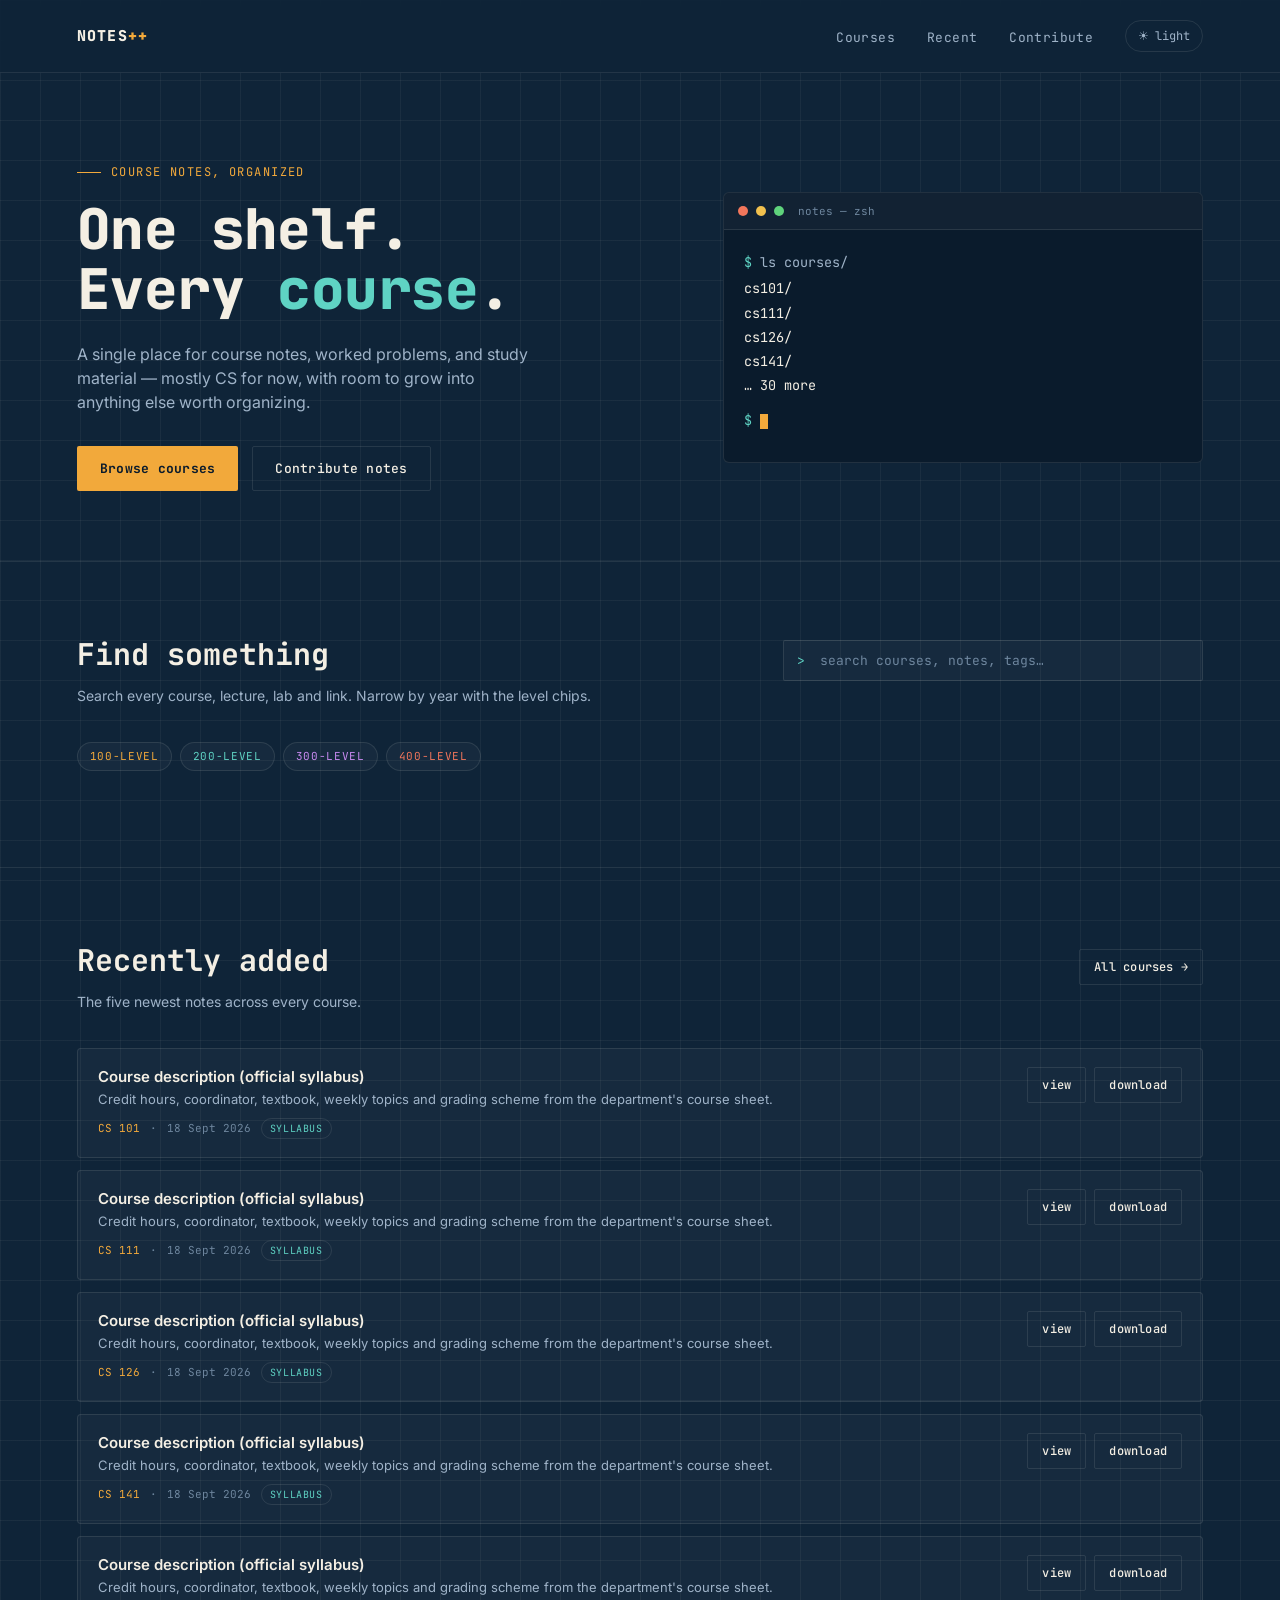
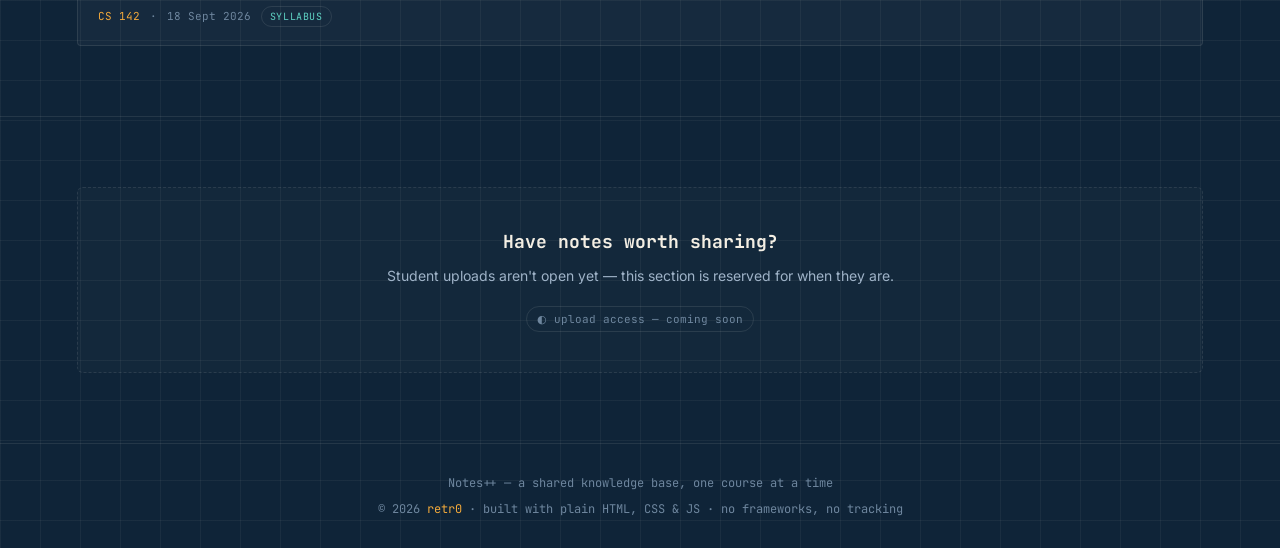
==== index.html @ 357107d2 "Add script to rename and stamp PDF files with metadata - Introduced `stamp_pdfs.py` to automate the " ====
<!DOCTYPE html>
<html lang="en">
<head>
<meta charset="UTF-8">
<meta name="viewport" content="width=device-width, initial-scale=1.0">
<title>Notes++ — Course Knowledge Base</title>
<link rel="preconnect" href="https://fonts.googleapis.com">
<link href="https://fonts.googleapis.com/css2?family=JetBrains+Mono:wght@400;500;700;800&family=Inter:wght@400;500;600;700&display=swap" rel="stylesheet">
<link rel="icon" type="image/png" sizes="32x32" href="favicon-32.png">
<link rel="icon" type="image/png" sizes="192x192" href="favicon-192.png">
<link rel="icon" type="image/svg+xml" href="favicon.svg">
<link rel="apple-touch-icon" href="apple-touch-icon.png">
<link rel="stylesheet" href="css/style.css">
<!-- Apply the saved theme before first paint so light-mode users don't see a dark flash. -->
<script>
  try{ document.documentElement.dataset.theme = localStorage.getItem('theme') || 'dark'; }catch(e){}
</script>
<!-- LATER (analytics): script tag would go here. -->
</head>
<body data-page="home">

<a href="#search-section" class="skip-link">Skip to search</a>

<nav aria-label="Main">
  <a href="index.html" class="logo">NOTES<span>++</span></a>
  <ul class="nav-links">
    <li><a href="courses.html">Courses</a></li>
    <li class="nav-secondary"><a href="#recent">Recent</a></li>
    <li><a href="#contribute">Contribute</a></li>
    <li>
      <button type="button" class="theme-toggle" aria-label="Switch to light mode">
        <span class="icon" aria-hidden="true">☀</span><span class="label">light</span>
      </button>
    </li>
  </ul>
</nav>

<main>

<section class="hero">
  <div>
    <div class="eyebrow">Course notes, organized</div>
    <h1>One shelf.<br>Every <em>course</em>.</h1>
    <p>A single place for course notes, worked problems, and study material — mostly CS for now, with room to grow into anything else worth organizing.</p>
    <div class="hero-actions">
      <a href="courses.html" class="btn btn-primary">Browse courses</a>
      <a href="#contribute" class="btn btn-ghost">Contribute notes</a>
    </div>
  </div>

  <div class="terminal-box" aria-hidden="true">
    <div class="terminal-titlebar">
      <div class="dot r"></div><div class="dot y"></div><div class="dot g"></div>
      <span>notes — zsh</span>
    </div>
    <div class="terminal-body">
      <div class="line"><span class="prompt">$</span> ls courses/</div>
      <!-- Filled from courses.json by main.js -->
      <div id="terminal-ls"><div class="out">…</div></div>
      <div class="line" style="margin-top:14px;"><span class="prompt">$</span> <span class="cursor"></span></div>
    </div>
  </div>
</section>

<section class="section" id="search-section">
  <div class="section-head">
    <div>
      <h2>Find something</h2>
      <p>Search every course, lecture, lab and link. Narrow by year with the level chips.</p>
    </div>
    <div class="search">
      <label for="search" class="sr-only">Search courses and notes</label>
      <input id="search" type="search" placeholder="search courses, notes, tags…" autocomplete="off">
    </div>
  </div>

  <!-- Level chips are generated by main.js (initLevelFilter). -->
  <div class="tag-filters" id="level-filters" role="group" aria-label="Filter by course level"></div>
  <!-- aria-live: screen readers announce the count when it changes. -->
  <div id="search-count" class="result-count" aria-live="polite"></div>

  <!-- Live search results. Hidden while the search box is empty and no level is picked. -->
  <div id="results" hidden>
    <h3 class="group-head">Courses <span id="results-course-count"></span></h3>
    <div class="course-grid" id="results-courses"></div>
    <h3 class="group-head" style="margin-top:34px">Notes <span id="results-note-count"></span></h3>
    <ul class="note-list" id="results-notes"></ul>
  </div>
</section>

<section class="section" id="recent">
  <div class="section-head">
    <div>
      <h2>Recently added</h2>
      <p>The five newest notes across every course.</p>
    </div>
    <a href="courses.html" class="btn btn-ghost btn-sm">All courses →</a>
  </div>
  <ul class="note-list" id="recent-list"></ul>
</section>

<section class="section" id="contribute">
  <!-- LATER (uploads): this card becomes an upload form (or a link to one). -->
  <div class="contribute-card">
    <h3>Have notes worth sharing?</h3>
    <p>Student uploads aren't open yet — this section is reserved for when they are.</p>
    <div class="status-pill">◐ upload access — coming soon</div>
  </div>
</section>

</main>

<footer>
  <div>Notes++ — a shared knowledge base, one course at a time</div>
  <div class="footer-credit">© 2026 <span>retr0</span> · built with plain HTML, CSS &amp; JS · no frameworks, no tracking</div>
</footer>

<script src="js/main.js"></script>
</body>
</html>
---- css/style.css ----
/* =============================================================================
   Notes++ — stylesheet
   -----------------------------------------------------------------------------
   The design system lives in CSS custom properties ("variables") on :root.
   Every colour in the site refers to one of these, which is what makes the
   dark/light toggle a matter of swapping ~15 values instead of rewriting CSS.
   ============================================================================= */

/* ---- 1. Design tokens (dark theme = default) ------------------------------ */
:root{
  --bg: #0F2438;
  --bg-deep: #0A1B2C;
  --grid: rgba(244,239,228,0.05);
  --grid-strong: rgba(244,239,228,0.09);
  --paper: #F4EFE4;
  --muted: #9FB3C8;
  --muted-dim: #6E869E;
  --accent: #F2A93B;
  --accent-hover: #ffbe5c;
  --accent2: #5FD3C4;
  --card-bg: rgba(244,239,228,0.03);
  --card-bg-soft: rgba(244,239,228,0.02);
  --card-border: rgba(244,239,228,0.10);
  --nav-bg: rgba(15,36,56,0.85);
  --on-accent: #0A1B2C;           /* text colour placed on top of --accent */
  --card-shadow: none;            /* light mode adds a lift; dark relies on borders */
  --mono: 'JetBrains Mono', monospace;
  --sans: 'Inter', sans-serif;
}

/* Light theme: same variable names, different values.
   main.js sets data-theme="light" on <html> and everything follows. */
:root[data-theme="light"]{
  --bg: #E3DCCB;                  /* warm parchment page */
  --bg-deep: #D3CBB7;             /* terminal / viewer frame: darker than the page */
  --grid: rgba(15,36,56,0.07);
  --grid-strong: rgba(15,36,56,0.16);
  --paper: #172B40;
  --muted: #45596E;
  --muted-dim: #6F7F93;
  --accent: #B8700F;              /* darker amber so it stays readable on parchment */
  --accent-hover: #9A5C08;
  --accent2: #1B7F73;
  --card-bg: #F7F3EA;             /* SOLID and lighter than the page — cards sit on top */
  --card-bg-soft: #EFEADF;
  --card-border: rgba(15,36,56,0.24);
  --nav-bg: rgba(227,220,203,0.96);
  --on-accent: #F4EFE4;
  --card-shadow: 0 1px 2px rgba(15,36,56,0.10), 0 6px 18px rgba(15,36,56,0.08);
}

/* ---- 2. Base --------------------------------------------------------------- */
*{box-sizing:border-box; margin:0; padding:0;}
html{scroll-behavior:smooth;}
body{
  background:
    linear-gradient(var(--grid) 1px, transparent 1px) 0 0/40px 40px,
    linear-gradient(90deg, var(--grid) 1px, transparent 1px) 0 0/40px 40px,
    var(--bg);
  color: var(--paper);
  font-family: var(--sans);
  line-height: 1.5;
  min-height: 100vh;
}
a{color:inherit;}
button{font: inherit; color: inherit; background: none; border: 0; cursor: pointer;}
:focus-visible{outline: 2px solid var(--accent); outline-offset: 3px;}

/* Visually hidden but still read by screen readers (for labels / live regions). */
.sr-only{
  position:absolute; width:1px; height:1px; padding:0; margin:-1px;
  overflow:hidden; clip:rect(0,0,0,0); white-space:nowrap; border:0;
}

/* "Skip to content" link — invisible until focused with the keyboard. */
.skip-link{
  position:absolute; left:16px; top:-60px; z-index:100;
  background: var(--accent); color: var(--on-accent);
  font-family: var(--mono); font-size:13px; padding:10px 14px; border-radius:2px;
  text-decoration:none; transition: top 0.15s;
}
.skip-link:focus{top:16px;}

/* --accent-ink: the course colour as *text*. Course colours (from courses.json)
   were picked for the dark background; on parchment they wash out, so in light
   mode we mix each one with navy. Borders and tints keep the raw colour. */
.course-card, .note-item, .link-card, .course-hero, .level-head, .group-head, .tag-chip[data-level]{
  --accent-ink: var(--course-accent);
}
:root[data-theme="light"] :is(.course-card, .note-item, .link-card, .course-hero, .level-head, .group-head, .tag-chip[data-level]){
  --accent-ink: color-mix(in srgb, var(--course-accent) 55%, #172B40);
}

/* ---- 3. Nav ---------------------------------------------------------------- */
nav{
  position: sticky; top:0; z-index:50;
  display:flex; align-items:center; justify-content:space-between; gap:16px;
  padding: 20px 6vw;
  background: var(--nav-bg);
  backdrop-filter: blur(8px);
  border-bottom: 1px solid var(--grid-strong);
}
.logo{
  font-family: var(--mono); font-weight:800; letter-spacing:0.08em;
  font-size: 15px; color: var(--paper); text-decoration:none;
}
.logo span{color: var(--accent);}
.nav-links{display:flex; gap:32px; list-style:none; align-items:center;}
.nav-links a{
  font-family: var(--mono); font-size: 13px; color: var(--muted);
  text-decoration:none; letter-spacing:0.03em;
  transition: color 0.2s;
}
.nav-links a:hover{color: var(--paper);}

.theme-toggle{
  font-family: var(--mono); font-size:12px; color: var(--muted);
  border:1px solid var(--card-border); border-radius:20px;
  padding:6px 12px; display:inline-flex; align-items:center; gap:6px;
  transition: color 0.2s, border-color 0.2s;
}
.theme-toggle:hover{color: var(--paper); border-color: var(--accent2);}

/* ---- 4. Hero + terminal ---------------------------------------------------- */
.hero{
  padding: 90px 6vw 70px;
  display:grid; grid-template-columns: 1.1fr 0.9fr; gap:60px; align-items:center;
  max-width: 1280px; margin:0 auto;
}
.eyebrow{
  font-family: var(--mono); font-size:12px; color: var(--accent);
  letter-spacing: 0.12em; text-transform:uppercase; margin-bottom:18px;
  display:flex; align-items:center; gap:10px;
}
.eyebrow::before{content:''; width:24px; height:1px; background: var(--accent);}
h1{
  font-family: var(--mono); font-weight:800; font-size: clamp(34px, 4.4vw, 56px);
  line-height:1.08; letter-spacing:-0.01em; margin-bottom:22px;
}
h1 em{font-style:normal; color: var(--accent2);}
.hero p{
  font-size:16px; color: var(--muted); max-width: 46ch; margin-bottom: 32px;
}
.hero-actions{display:flex; gap:14px; flex-wrap:wrap;}
.btn{
  font-family: var(--mono); font-size:13px; font-weight:500;
  padding: 12px 22px; border-radius:2px; text-decoration:none;
  letter-spacing:0.02em; transition: all 0.2s; display:inline-block;
  border: 1px solid transparent;
}
.btn-primary{background: var(--accent); color: var(--on-accent); font-weight:700;}
.btn-primary:hover{background: var(--accent-hover);}
.btn-ghost{border-color: var(--card-border); color: var(--paper);}
.btn-ghost:hover{border-color: var(--accent2); color: var(--accent2);}
.btn-sm{padding: 8px 14px; font-size:12px;}

/* TERMINAL SIGNATURE ELEMENT */
.terminal-box{
  box-shadow: var(--card-shadow);
  background: var(--bg-deep);
  border: 1px solid var(--card-border);
  border-radius: 6px;
  overflow:hidden;
}
.terminal-titlebar{
  display:flex; align-items:center; gap:8px;
  padding: 10px 14px; background: var(--card-bg);
  border-bottom: 1px solid var(--card-border);
}
.dot{width:10px; height:10px; border-radius:50%;}
.dot.r{background:#F2765B;} .dot.y{background:#F2C14E;} .dot.g{background:#5FD37C;}
.terminal-titlebar span{
  font-family: var(--mono); font-size:11px; color: var(--muted-dim); margin-left:6px;
}
.terminal-body{
  padding: 22px 20px 26px; font-family: var(--mono); font-size:13.5px;
  min-height: 220px;
}
.terminal-body .line{color: var(--muted); margin-bottom:6px;}
.terminal-body .prompt{color: var(--accent2);}
.terminal-body .out{color: var(--paper); margin-bottom:4px; padding-left:0;}
.terminal-body .cursor{
  display:inline-block; width:8px; height:15px; background: var(--accent);
  animation: blink 1s step-end infinite; vertical-align:text-bottom;
}
@keyframes blink{50%{opacity:0;}}
@media (prefers-reduced-motion: reduce){
  .cursor{animation:none;}
  html{scroll-behavior:auto;}
}

/* ---- 5. Sections ----------------------------------------------------------- */
.section{
  padding: 70px 6vw; max-width: 1280px; margin:0 auto;
  border-top: 1px solid var(--grid-strong);
}
.section-first{border-top:0; padding-top:60px;}
.section-head{
  display:flex; align-items:baseline; gap:18px; margin-bottom:36px; flex-wrap:wrap;
  justify-content:space-between;
}
.section-head h2{
  font-family: var(--mono); font-size: clamp(22px,2.6vw,30px); font-weight:700;
}
.section-head p{color: var(--muted); font-size:14px; max-width:60ch; margin-top:8px;}

/* ---- 6. Search + filters --------------------------------------------------- */
.search{
  position:relative; display:flex; align-items:center;
  flex: 1 1 260px; max-width: 420px;
}
.search input{
  box-shadow: var(--card-shadow);
  width:100%; font-family: var(--mono); font-size:13px; color: var(--paper);
  background: var(--card-bg); border:1px solid var(--card-border); border-radius:2px;
  padding: 11px 14px 11px 36px; transition: border-color 0.2s;
}
.search input::placeholder{color: var(--muted-dim);}
.search input:focus{border-color: var(--accent2); outline:none;}
.search::before{
  content:'>'; position:absolute; left:14px; font-family: var(--mono);
  color: var(--accent2); font-size:13px; pointer-events:none;
}
.result-count{
  font-family: var(--mono); font-size:11px; color: var(--muted-dim); margin-top:10px;
}

.tag-filters{display:flex; gap:8px; flex-wrap:wrap; margin: 6px 0 26px;}
.tag-chip{
  background: var(--card-bg);
  font-family: var(--mono); font-size:11px; letter-spacing:0.06em; text-transform:uppercase;
  color: var(--muted); border:1px solid var(--card-border); border-radius:20px;
  padding:5px 12px; transition: all 0.15s;
}
.tag-chip:hover{color: var(--paper); border-color: var(--accent2);}
.tag-chip[aria-pressed="true"]{
  color: var(--on-accent); background: var(--accent2); border-color: var(--accent2);
}
/* Level chips carry their level colour (set inline as --course-accent). */
.tag-chip[data-level]{color: var(--accent-ink, var(--muted)); border-color: var(--card-border);}
.tag-chip[data-level]:hover{border-color: var(--course-accent);}
.tag-chip[data-level][aria-pressed="true"]{
  background: var(--course-accent); border-color: var(--course-accent); color: var(--on-accent);
}

/* ---- 7. Course cards ------------------------------------------------------- */
.course-grid{
  display:grid; grid-template-columns: repeat(auto-fill, minmax(280px,1fr));
  gap: 18px; margin-top: 28px;
}
.course-card{
  box-shadow: var(--card-shadow);
  /* --course-accent is set inline per card from courses.json (see main.js). */
  --course-accent: var(--accent);
  background: var(--card-bg); border: 1px solid var(--card-border);
  border-left: 3px solid var(--course-accent);
  border-radius: 4px; padding: 24px; transition: border-color 0.2s, transform 0.2s;
  text-decoration:none; display:flex; flex-direction:column; gap:14px;
}
.course-card:hover{ border-color: var(--course-accent); transform: translateY(-2px); }
.course-card .card-top{display:flex; align-items:center; justify-content:space-between;}
.course-card .tag{
  font-family: var(--mono); font-size:10px; color: var(--accent2);
  letter-spacing:0.08em; text-transform:uppercase;
}
.course-icon{
  width:34px; height:34px; border-radius:4px; display:grid; place-items:center;
  font-family: var(--mono); font-size:15px; font-weight:700;
  color: var(--accent-ink); border:1px solid var(--course-accent);
  background: color-mix(in srgb, var(--course-accent) 12%, transparent);
}
.course-card h3{ font-size:17px; font-weight:600; line-height:1.3; }
.course-card p{font-size:13px; color: var(--muted);}
.course-card .meta{
  font-family: var(--mono); font-size:11px; color: var(--muted-dim);
  display:flex; gap:14px; margin-top:auto; padding-top:10px;
  border-top: 1px solid var(--card-border);
}
.course-card.add{
  align-items:center; justify-content:center; text-align:center;
  border-style: dashed; border-left-width:1px; color: var(--muted-dim); min-height:150px;
}
.course-card.add .plus{
  font-family: var(--mono); font-size:22px; color: var(--accent); margin-bottom:6px;
}

/* Year-level heading inside the course grid — spans all columns.
   .group-head is the same look for note-type sections on the course page. */
.level-head, .group-head{
  grid-column: 1 / -1;
  font-family: var(--mono); font-size:12px; font-weight:500; letter-spacing:0.1em;
  text-transform:uppercase; color: var(--accent-ink, var(--accent));
  margin-top:18px; display:flex; align-items:center; gap:12px;
}
.level-head::after, .group-head::after{content:''; flex:1; height:1px; background: var(--card-border);}
.level-head:first-child{margin-top:0;}
.note-group{margin-bottom:34px;}
.note-group .group-head{margin-bottom:14px; color: var(--muted);}
.note-group .group-head span{color: var(--muted-dim); font-weight:400;}

/* ---- 8. Note lists (course page + "recently added") ------------------------ */
.note-list{list-style:none; display:grid; gap:12px;}
.note-item{
  box-shadow: var(--card-shadow);
  --course-accent: var(--accent);
  background: var(--card-bg); border:1px solid var(--card-border); border-radius:4px;
  padding: 18px 20px; display:grid; gap:10px;
  grid-template-columns: 1fr auto; align-items:start;
  transition: border-color 0.2s;
}
.note-item:hover{border-color: var(--course-accent);}
.note-item h3{font-size:15px; font-weight:600; line-height:1.3;}
.note-item h3 a{text-decoration:none;}
.note-item h3 a:hover{color: var(--accent-ink);}
.note-item p{font-size:13px; color: var(--muted); margin-top:4px;}
.note-item .note-meta{
  font-family: var(--mono); font-size:11px; color: var(--muted-dim);
  display:flex; gap:10px; flex-wrap:wrap; align-items:center; margin-top:8px;
}
.note-item .note-meta .course-link{color: var(--accent-ink); text-decoration:none;}
.note-tag{
  font-size:10px; letter-spacing:0.06em; text-transform:uppercase;
  color: var(--accent2); border:1px solid var(--card-border); border-radius:20px; padding:2px 8px;
}
.note-actions{display:flex; gap:8px; flex-shrink:0;}

.empty{
  font-family: var(--mono); font-size:13px; color: var(--muted-dim);
  border:1px dashed var(--card-border); border-radius:4px; padding: 28px; text-align:center;
}

/* ---- 9. Course page header ------------------------------------------------- */
.course-hero{
  --course-accent: var(--accent);
  padding: 70px 6vw 50px; max-width:1280px; margin:0 auto;
  display:flex; gap:24px; align-items:flex-start;
}
.course-hero .course-icon{width:56px; height:56px; font-size:24px; flex-shrink:0;}
.course-hero h1{font-size: clamp(28px, 3.6vw, 44px); margin-bottom:12px;}
.course-hero .code{
  font-family: var(--mono); font-size:12px; color: var(--accent-ink);
  letter-spacing:0.12em; text-transform:uppercase; margin-bottom:12px;
}
.course-hero p{color: var(--muted); font-size:15px; max-width:60ch;}

/* ---- 9b. Useful links shelf (course page) ---------------------------------- */
.link-grid{
  list-style:none; display:grid; gap:18px; align-items:start;
  grid-template-columns: repeat(auto-fill, minmax(280px,1fr));
}
.link-card{
  box-shadow: var(--card-shadow);
  --course-accent: var(--accent);
  background: var(--card-bg); border:1px solid var(--card-border); border-radius:4px;
  overflow:hidden; display:flex; flex-direction:column; transition: border-color 0.2s;
}
.link-card:hover{border-color: var(--course-accent);}
.link-card.is-video{grid-column: span 1;}
.link-body{padding:16px 18px 18px; display:flex; flex-direction:column; gap:6px; flex:1;}
.link-card h3{font-size:15px; font-weight:600; line-height:1.3;}
.link-card h3 a{text-decoration:none;}
.link-card h3 a:hover{color: var(--accent-ink);}
.link-card p{font-size:13px; color: var(--muted);}
.link-domain{
  font-family: var(--mono); font-size:11px; color: var(--muted-dim);
  margin-top:auto; padding-top:10px;
}

/* YouTube thumbnail — a <button> so it's keyboard-focusable; clicking swaps
   it for the real player (see initLinks in main.js). aspect-ratio keeps the
   card from jumping in height when the iframe replaces the image. */
.yt-thumb, .yt-player{
  display:block; width:100%; aspect-ratio: 16 / 9; border:0;
  background: var(--bg-deep); border-bottom:1px solid var(--card-border);
}
.yt-thumb{position:relative; padding:0; cursor:pointer; overflow:hidden;}
.yt-thumb img{width:100%; height:100%; object-fit:cover; display:block; transition: transform 0.3s;}
.yt-thumb:hover img{transform: scale(1.04);}
.yt-thumb .play{
  position:absolute; inset:0; margin:auto; width:54px; height:54px;
  display:grid; place-items:center; padding-left:4px;
  border-radius:50%; background: var(--accent); color: var(--on-accent);
  font-size:20px; box-shadow: 0 4px 18px rgba(0,0,0,0.35);
  transition: transform 0.2s;
}
.yt-thumb:hover .play{transform: scale(1.08);}

/* ---- 10. PDF viewer page --------------------------------------------------- */
.viewer-bar{
  padding: 20px 6vw; max-width:1280px; margin:0 auto;
  display:flex; align-items:center; justify-content:space-between; gap:16px; flex-wrap:wrap;
}
.viewer-bar h1{font-size:18px; margin:0; font-family: var(--mono); font-weight:700;}
.viewer-bar .crumbs{font-family: var(--mono); font-size:12px; color: var(--muted-dim); margin-bottom:4px;}
.viewer-bar .crumbs a{color: var(--muted); text-decoration:none;}
.viewer-bar .crumbs a:hover{color: var(--paper);}
.viewer-frame{
  display:block; width: calc(100% - 12vw); max-width:1280px; margin: 0 auto 20px;
  height: calc(100vh - 200px); min-height: 420px;
  border:1px solid var(--card-border); border-radius:6px; background: var(--bg-deep);
}
.viewer-fallback{
  max-width:1280px; margin: 0 auto 40px; padding: 0 6vw;
  font-size:12px; color: var(--muted-dim); font-family: var(--mono);
}

/* ---- 11. Contribute + footer ----------------------------------------------- */
.contribute-card{
  box-shadow: var(--card-shadow);
  border: 1px dashed var(--card-border); border-radius:6px;
  padding: 40px; text-align:center; background: var(--card-bg-soft);
}
.contribute-card h3{ font-family: var(--mono); font-size:18px; margin-bottom:10px; }
.contribute-card p{color: var(--muted); font-size:14px; margin-bottom: 6px;}
.status-pill{
  display:inline-block; font-family: var(--mono); font-size:11px;
  color: var(--muted-dim); border:1px solid var(--card-border);
  padding:4px 10px; border-radius:20px; margin-top:14px;
}

footer{
  padding: 30px 6vw; text-align:center;
  font-family: var(--mono); font-size:12px; color: var(--muted-dim);
  border-top: 1px solid var(--grid-strong);
  display:grid; gap:8px;
}
.footer-credit span{color: var(--accent);}

/* ---- 12. Responsive -------------------------------------------------------- */
@media (max-width: 860px){
  .hero{grid-template-columns:1fr; padding-top:50px; gap:40px;}
  nav{padding:16px 5vw;}
  .nav-links{gap:18px;}
  .section, .course-hero{padding-left:5vw; padding-right:5vw;}
  .search{max-width:none;}
}
@media (max-width: 560px){
  .nav-links{gap:14px;}
  .nav-links a{font-size:12px;}
  .nav-secondary{display:none;}               /* in-page anchors aren't essential on phones */
  .theme-toggle .label{display:none;}          /* icon only on small phones */
  .course-hero{flex-direction:column; gap:16px; padding-top:40px;}
  .note-item{grid-template-columns:1fr;}      /* actions drop below the text */
  .note-actions{justify-content:flex-start;}
  .viewer-frame{width: calc(100% - 10vw); height: 70vh;}
  .contribute-card{padding: 28px 20px;}
  .terminal-body{min-height:0;}
}
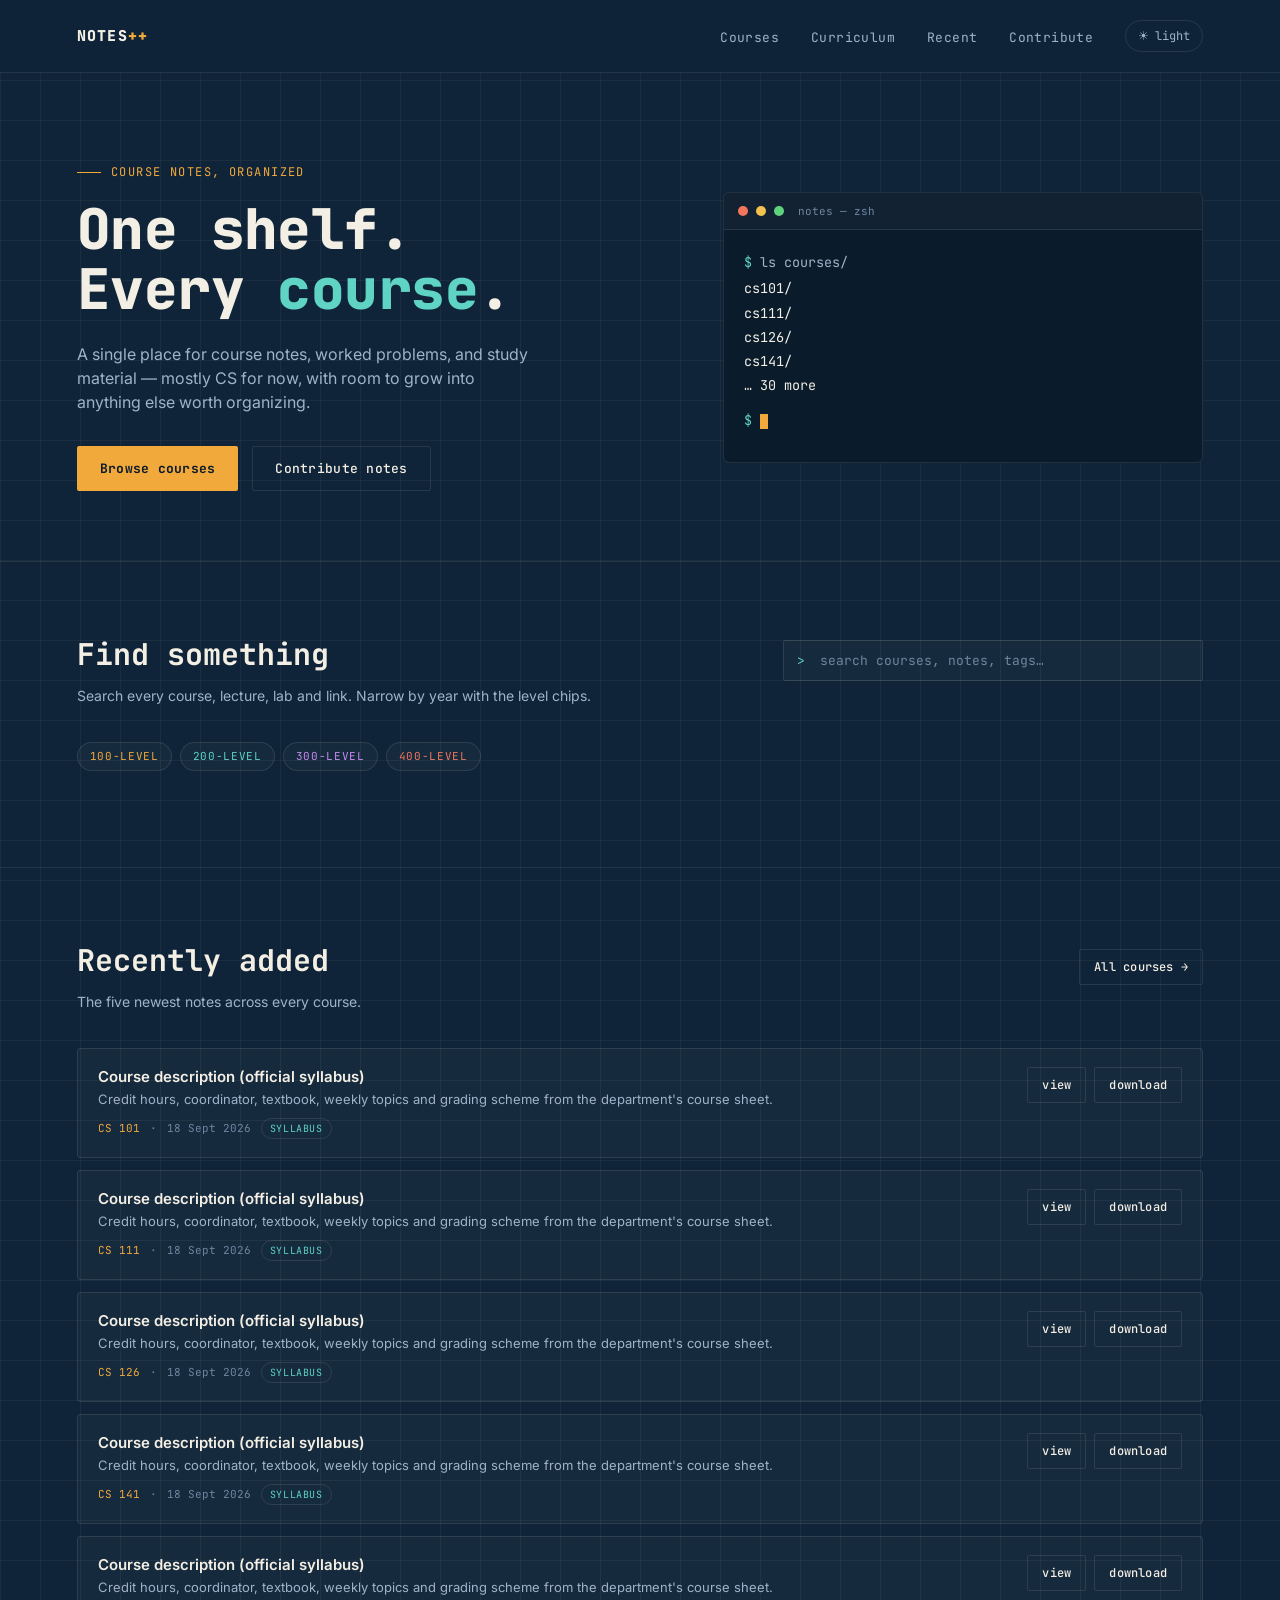
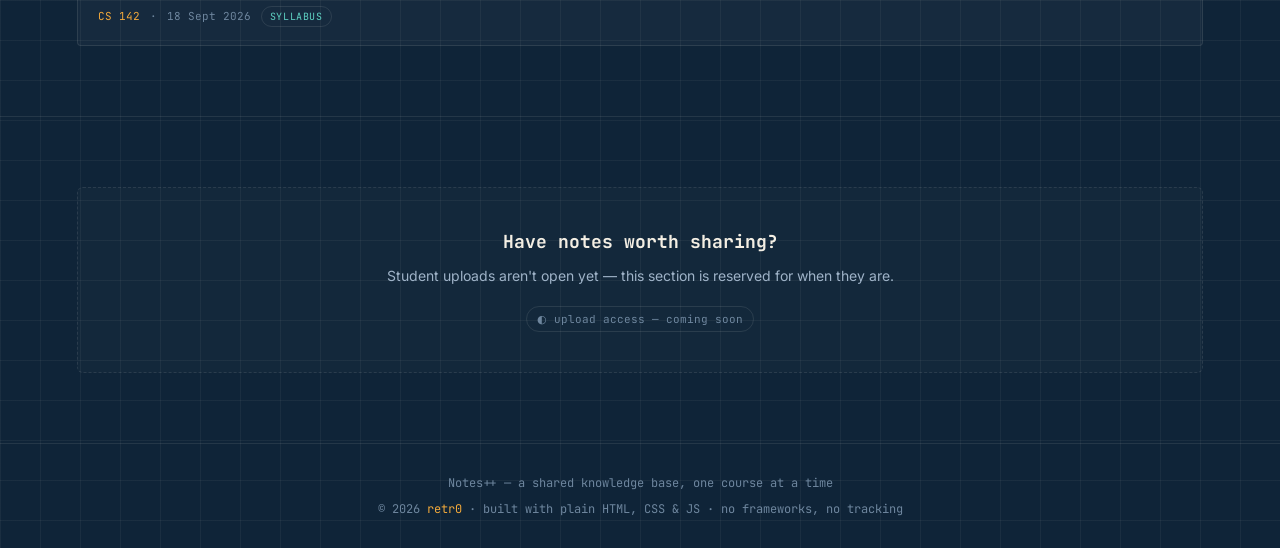
==== commit 9b7bd9a7: "Add curriculum.js for course planning and visualization features - Implemented a curriculum explorer" ====
--- a/index.html
+++ b/index.html
@@ -25,6 +25,7 @@
   <a href="index.html" class="logo">NOTES<span>++</span></a>
   <ul class="nav-links">
     <li><a href="courses.html">Courses</a></li>
+    <li><a href="curriculum.html">Curriculum</a></li>
     <li class="nav-secondary"><a href="#recent">Recent</a></li>
     <li><a href="#contribute">Contribute</a></li>
     <li>
--- a/css/style.css
+++ b/css/style.css
@@ -51,6 +51,7 @@
 
 /* ---- 2. Base --------------------------------------------------------------- */
 *{box-sizing:border-box; margin:0; padding:0;}
+[hidden]{display:none !important;}   /* so display:flex etc. never overrides the hidden attribute */
 html{scroll-behavior:smooth;}
 body{
   background:
@@ -66,6 +67,31 @@
 button{font: inherit; color: inherit; background: none; border: 0; cursor: pointer;}
 :focus-visible{outline: 2px solid var(--accent); outline-offset: 3px;}
 
+/* Scrollbars — themed to match. Two mechanisms because browsers disagree:
+   `scrollbar-color` is the standard (Firefox, Chrome 121+); the ::-webkit-*
+   pseudo-elements cover older Chrome/Edge/Safari. Both use the same tokens. */
+:root{
+  --scroll-thumb: rgba(244,239,228,0.18);
+  --scroll-thumb-hover: rgba(244,239,228,0.32);
+  --scroll-track: transparent;
+}
+:root[data-theme="light"]{
+  --scroll-thumb: rgba(15,36,56,0.28);
+  --scroll-thumb-hover: rgba(15,36,56,0.45);
+}
+*{scrollbar-width: thin; scrollbar-color: var(--scroll-thumb) var(--scroll-track);}
+::-webkit-scrollbar{width:10px; height:10px;}
+::-webkit-scrollbar-track{background: var(--scroll-track);}
+::-webkit-scrollbar-thumb{
+  background: var(--scroll-thumb); border-radius:10px;
+  border:2px solid transparent; background-clip: padding-box;   /* inset look */
+}
+::-webkit-scrollbar-thumb:hover{background: var(--scroll-thumb-hover); background-clip: padding-box;}
+::-webkit-scrollbar-corner{background: transparent;}
+/* The page itself gets a slightly stronger track so the thumb is findable on the grid. */
+html::-webkit-scrollbar-track, body::-webkit-scrollbar-track{background: var(--bg-deep);}
+html{scrollbar-color: var(--scroll-thumb) var(--bg-deep);}
+
 /* Visually hidden but still read by screen readers (for labels / live regions). */
 .sr-only{
   position:absolute; width:1px; height:1px; padding:0; margin:-1px;
@@ -425,6 +451,221 @@
   display:grid; gap:8px;
 }
 .footer-credit span{color: var(--accent);}
+
+/* ---- 13. Curriculum map ------------------------------------------------------
+   Nodes are <button>s positioned absolutely inside .graph; arrows are an SVG
+   underneath. --cat is each node's category colour (set inline from the JSON).
+   State is expressed purely as classes: .sel .up .down .dim (selection) and
+   .p-passed .p-available .p-conditional .p-locked (plan mode).
+---------------------------------------------------------------------------- */
+.curriculum-head .section-head{margin-bottom:20px;}
+.disclaimer{
+  font-size:13px; color: var(--muted); border-left:3px solid var(--accent);
+  background: var(--card-bg); padding:12px 16px; border-radius:0 4px 4px 0; margin-bottom:22px;
+}
+.disclaimer a{color: var(--accent);}
+
+.tabs{display:flex; gap:4px; border-bottom:1px solid var(--card-border);}
+.tab{
+  font-family: var(--mono); font-size:13px; color: var(--muted); padding:10px 16px;
+  border-bottom:2px solid transparent; margin-bottom:-1px;
+}
+.tab:hover{color: var(--paper);}
+.tab[aria-selected="true"]{color: var(--paper); border-bottom-color: var(--accent);}
+.curriculum-section{padding-top:30px; max-width:1600px;}   /* the graph is wide; give it room on big screens */
+
+.map-toolbar{display:flex; justify-content:space-between; gap:12px; flex-wrap:wrap; margin-bottom:14px;}
+.mode-switch, .view-switch{display:flex; gap:8px;}
+
+.plan-summary{
+  display:flex; gap:24px; align-items:center; flex-wrap:wrap;
+  font-family: var(--mono); font-size:12px; color: var(--muted);
+  background: var(--card-bg); border:1px solid var(--card-border); border-radius:4px;
+  padding:12px 16px; margin-bottom:14px; box-shadow: var(--card-shadow);
+}
+.plan-summary .big{font-size:20px; font-weight:700; color: var(--accent2);}
+.plan-summary button{margin-left:auto;}
+
+.legend{display:flex; gap:16px; flex-wrap:wrap; font-family: var(--mono); font-size:11px; color: var(--muted); margin-bottom:16px;}
+.legend-item{display:inline-flex; align-items:center; gap:6px;}
+.legend-item i{width:12px; height:12px; border-radius:3px; display:inline-block; font-style:normal;}
+.legend-choke{border:2px solid var(--accent); box-shadow:0 0 0 2px color-mix(in srgb, var(--accent) 30%, transparent);}
+.legend-dash{border-top:2px dashed var(--muted); height:0 !important; width:18px !important; border-radius:0;}
+.legend-cond{color: var(--accent); font-weight:700; width:auto !important;}
+
+.map-layout{display:grid; grid-template-columns: minmax(0,1fr) 280px; gap:18px; align-items:start;}
+.graph-scroll{
+  overflow:auto; border:1px solid var(--card-border); border-radius:6px;
+  background: var(--bg-deep); box-shadow: var(--card-shadow);
+  max-height: 80vh;
+}
+.graph{position:relative;}
+.graph .edges{position:absolute; inset:0; pointer-events:none;}
+.level-label{
+  position:absolute; text-align:center; font-family: var(--mono); font-size:11px;
+  letter-spacing:0.12em; color: var(--muted-dim); text-transform:uppercase;
+  border-bottom:1px solid var(--card-border); padding-bottom:6px;
+}
+
+/* --- nodes --- */
+.cnode{
+  position:absolute; width:126px; height:54px; text-align:left;
+  background: var(--card-bg); border:1px solid var(--card-border); border-left:3px solid var(--cat);
+  border-radius:4px; padding:5px 8px; display:flex; flex-direction:column; justify-content:center; gap:1px;
+  transition: opacity 0.15s, border-color 0.15s, transform 0.15s; cursor:pointer;
+}
+.cnode:hover{border-color: var(--cat); transform: translateY(-1px);}
+.cnode .code{font-family: var(--mono); font-size:11px; font-weight:700; color: var(--cat); line-height:1.1; white-space:nowrap;}
+.cnode .cond{color: var(--accent); margin-left:2px;}
+.cnode .name{font-size:10.5px; line-height:1.15; color: var(--paper); white-space:nowrap; overflow:hidden; text-overflow:ellipsis;}
+.cnode .meta{font-family: var(--mono); font-size:9px; color: var(--muted-dim); line-height:1.1; white-space:nowrap; overflow:hidden;}
+.cnode.choke{border-width:1px 1px 1px 3px; box-shadow: 0 0 0 2px color-mix(in srgb, var(--cat) 35%, transparent);}
+.cnode.choke .meta{color: var(--cat);}
+
+/* selection */
+.cnode.dim{opacity:0.22;}
+.cnode.sel{border-color: var(--paper); background: color-mix(in srgb, var(--cat) 22%, var(--card-bg)); z-index:2;}
+.cnode.up{border-color: var(--accent);}
+.cnode.down{border-color: var(--accent2);}
+
+/* edges */
+.edge{fill:none; stroke: var(--muted-dim); stroke-opacity:0.45; stroke-width:1.4; color: var(--muted-dim); transition: stroke-opacity 0.15s;}
+.edge.verify{stroke-dasharray:5 4;}
+.edge.dim{stroke-opacity:0.08;}
+.edge.hl{stroke: var(--accent); stroke-opacity:0.95; stroke-width:2; color: var(--accent);}
+
+/* plan mode */
+.cnode.p-passed{background: color-mix(in srgb, var(--accent2) 18%, var(--card-bg)); border-color: var(--accent2);}
+.cnode.p-passed .code::after{content:' ✓'; color: var(--accent2);}
+.cnode.p-available{border-color: var(--accent2); box-shadow: 0 0 0 2px color-mix(in srgb, var(--accent2) 45%, transparent);}
+.cnode.p-conditional{border-color: var(--accent); border-style:dashed;}
+.cnode.p-locked{opacity:0.45;}
+
+/* --- list view --- */
+.graph.is-list{width:auto !important; height:auto !important; padding:16px;}
+.list-level{margin-bottom:22px;}
+.list-row{display:flex; align-items:center; gap:14px; margin-bottom:8px; flex-wrap:wrap;}
+.graph.is-list .cnode{position:static; width:180px;}
+.list-row .needs{font-family: var(--mono); font-size:11px; color: var(--muted-dim);}
+.list-row .needs em{color: var(--accent); font-style:normal;}
+
+/* --- detail panel --- */
+.detail{
+  background: var(--card-bg); border:1px solid var(--card-border); border-radius:6px;
+  padding:18px; box-shadow: var(--card-shadow); position:sticky; top:90px;
+  max-height: 80vh; overflow:auto;
+}
+.detail-head{border-left:3px solid var(--cat); padding-left:12px; margin-bottom:14px;}
+.detail-head .code{font-family: var(--mono); font-size:11px; color: var(--cat); letter-spacing:0.08em;}
+.detail-head h3{font-size:17px; line-height:1.25; margin:4px 0 2px;}
+.detail-head .ar{font-size:14px; color: var(--muted); margin-bottom:6px;}
+.detail-head .facts{font-family: var(--mono); font-size:11px; color: var(--muted-dim); display:flex; gap:8px; flex-wrap:wrap;}
+.detail dl{display:grid; gap:4px 0; margin-top:10px;}
+.detail dt{font-family: var(--mono); font-size:10px; letter-spacing:0.1em; text-transform:uppercase; color: var(--muted-dim); margin-top:10px;}
+.detail dd{display:flex; flex-wrap:wrap; gap:6px; font-size:13px;}
+.detail .muted{color: var(--muted-dim); font-size:12px; font-family: var(--mono);}
+.detail-note{font-size:13px; color: var(--paper); background: color-mix(in srgb, var(--accent) 12%, transparent); padding:8px 10px; border-radius:3px; margin-bottom:8px;}
+.detail-verify{font-size:12px; color: var(--accent); margin-bottom:8px;}
+.detail .btn{margin-top:14px;}
+.chip-link{cursor:pointer; color: var(--cat, var(--accent2)); border-color: var(--card-border);}
+.chip-link:hover{border-color: var(--cat, var(--accent2));}
+.passed-toggle{display:flex; align-items:center; gap:8px; font-size:13px; margin:6px 0 8px; cursor:pointer;}
+.passed-toggle input{accent-color: var(--accent2); width:16px; height:16px;}
+.status{font-family: var(--mono); font-size:11px; padding:6px 10px; border-radius:3px; margin-bottom:10px;}
+.status-passed{background: color-mix(in srgb, var(--accent2) 18%, transparent); color: var(--accent2);}
+.status-available{background: color-mix(in srgb, var(--accent2) 18%, transparent); color: var(--accent2);}
+.status-conditional{background: color-mix(in srgb, var(--accent) 15%, transparent); color: var(--accent);}
+.status-locked{background: var(--card-bg); color: var(--muted-dim); border:1px solid var(--card-border);}
+
+/* --- study plan tab --- */
+.plan-year{margin-bottom:30px;}
+.plan-terms{display:grid; grid-template-columns: repeat(auto-fit, minmax(280px,1fr)); gap:16px;}
+.plan-term{background: var(--card-bg); border:1px solid var(--card-border); border-radius:4px; padding:14px 16px; box-shadow: var(--card-shadow);}
+.plan-term-head{display:flex; justify-content:space-between; font-family: var(--mono); font-size:12px; color: var(--muted); margin-bottom:10px; padding-bottom:8px; border-bottom:1px solid var(--card-border);}
+.plan-term ul{list-style:none; display:grid; gap:6px;}
+.slot{display:flex; justify-content:space-between; align-items:center; gap:10px; font-size:13px; border-left:3px solid var(--cat); padding-left:10px;}
+.slot > span{font-family: var(--mono); font-size:11px; color: var(--muted-dim);}
+.slot-link{text-align:left; padding:0; line-height:1.3;}
+.slot-link b{font-family: var(--mono); font-size:11px; color: var(--cat); font-weight:700; margin-right:4px;}
+.slot-link:hover{color: var(--cat);}
+.slot.placeholder{border-left-color: var(--card-border); color: var(--muted-dim); font-family: var(--mono); font-size:11px; letter-spacing:0.04em;}
+.plan-rules{margin-top:10px;}
+.rules{list-style:none; display:grid; gap:6px; font-size:13px; color: var(--muted);}
+.rules li::before{content:'– '; color: var(--muted-dim);}
+
+@media (max-width: 900px){
+  .map-layout{grid-template-columns:1fr;}
+  .detail{position:static; max-height:none;}
+  .graph-scroll{max-height:60vh;}
+}
+@media (max-width: 560px){
+  .graph.is-list .cnode{width:100%;}
+  .plan-summary button{margin-left:0;}
+}
+
+/* ---- 14. Curriculum: catalog switch, checklist, compare ------------------- */
+.catalog-switch{
+  display:flex; align-items:center; gap:10px; flex-wrap:wrap; margin-bottom:18px;
+  font-family: var(--mono); font-size:12px; color: var(--muted);
+}
+.catalog-switch > div{display:flex; gap:8px; flex-wrap:wrap;}
+.tag-chip[data-catalog][aria-pressed="true"]{background: var(--accent); border-color: var(--accent); color: var(--on-accent);}
+
+.data-notice{
+  font-size:13px; color: var(--paper); border:1px dashed var(--accent); border-radius:4px;
+  background: color-mix(in srgb, var(--accent) 10%, transparent); padding:12px 16px; margin-bottom:22px;
+}
+.data-notice strong{color: var(--accent);}
+
+.check-layout{display:grid; grid-template-columns: minmax(0,1fr) 320px; gap:22px; align-items:start;}
+.check-group{margin-bottom:28px;}
+.check-group .group-head{color: var(--cat);}
+.check-list{list-style:none; display:grid; gap:6px;}
+.check-row{
+  background: var(--card-bg); border:1px solid var(--card-border); border-left:3px solid var(--cat);
+  border-radius:4px; padding:10px 14px; box-shadow: var(--card-shadow); transition: border-color 0.15s;
+}
+.check-row:hover{border-color: var(--cat);}
+.check-row label{display:grid; grid-template-columns: 18px 70px 1fr auto 34px; gap:12px; align-items:center; cursor:pointer;}
+.check-row input{width:16px; height:16px; accent-color: var(--accent2); cursor:pointer;}
+.check-row .code{font-family: var(--mono); font-size:12px; font-weight:700; color: var(--cat);}
+.check-row .name{font-size:14px;}
+.check-row .cr, .check-row .lvl{font-family: var(--mono); font-size:11px; color: var(--muted-dim); text-align:right;}
+.check-row.is-passed{background: color-mix(in srgb, var(--accent2) 12%, var(--card-bg));}
+.check-row.is-passed .name{color: var(--muted); text-decoration: line-through; text-decoration-color: var(--muted-dim);}
+.check-row .notes-link{font-family: var(--mono); color: var(--accent2); text-decoration:none; margin-left:6px;}
+.row-note{font-size:12px; color: var(--muted); margin:6px 0 0 100px;}
+.row-verify{font-family: var(--mono); font-size:11px; color: var(--muted-dim); margin:4px 0 0 100px;}
+.rules-panel{
+  background: var(--card-bg); border:1px solid var(--card-border); border-radius:6px; padding:18px;
+  box-shadow: var(--card-shadow); position:sticky; top:90px;
+}
+.rules-panel .group-head{margin-bottom:10px;}
+.rules-panel .group-head + .group-head{margin-top:22px;}
+.rules-strong li{color: var(--paper); font-size:13px; line-height:1.45;}
+.muted-note{font-family: var(--mono); font-size:11px; color: var(--muted-dim); margin-top:14px; line-height:1.5;}
+
+.cmp-summary{display:grid; grid-template-columns: repeat(auto-fit, minmax(260px,1fr)); gap:12px; margin-bottom:22px; font-size:13px; color: var(--muted);}
+.cmp-summary div{background: var(--card-bg); border:1px solid var(--card-border); border-radius:4px; padding:12px 14px; box-shadow: var(--card-shadow);}
+.cmp-summary b{font-family: var(--mono); color: var(--accent); margin-right:6px;}
+.table-scroll{overflow-x:auto; margin-bottom:26px;}
+table.cmp{width:100%; border-collapse:collapse; font-size:13px;}
+table.cmp th{font-family: var(--mono); font-size:10px; letter-spacing:0.1em; text-transform:uppercase; color: var(--muted-dim); text-align:left; padding:8px 10px; border-bottom:1px solid var(--card-border);}
+table.cmp td{padding:9px 10px; border-bottom:1px solid var(--card-border); vertical-align:top;}
+table.cmp td.mono{font-family: var(--mono); font-size:12px; color: var(--accent2); white-space:nowrap;}
+.cmp-rules{display:grid; grid-template-columns: repeat(auto-fit, minmax(280px,1fr)); gap:22px;}
+.cmp-rules h4{font-family: var(--mono); font-size:12px; color: var(--accent); margin-bottom:8px;}
+
+@media (max-width: 900px){
+  .check-layout{grid-template-columns:1fr;}
+  .rules-panel{position:static;}
+}
+@media (max-width: 560px){
+  .check-row label{grid-template-columns: 18px 1fr auto; grid-template-areas: "box code cr" "box name lvl";}
+  .check-row input{grid-area:box;} .check-row .code{grid-area:code;} .check-row .name{grid-area:name;}
+  .check-row .cr{grid-area:cr;} .check-row .lvl{grid-area:lvl;}
+  .row-note, .row-verify{margin-left:30px;}
+}
 
 /* ---- 12. Responsive -------------------------------------------------------- */
 @media (max-width: 860px){
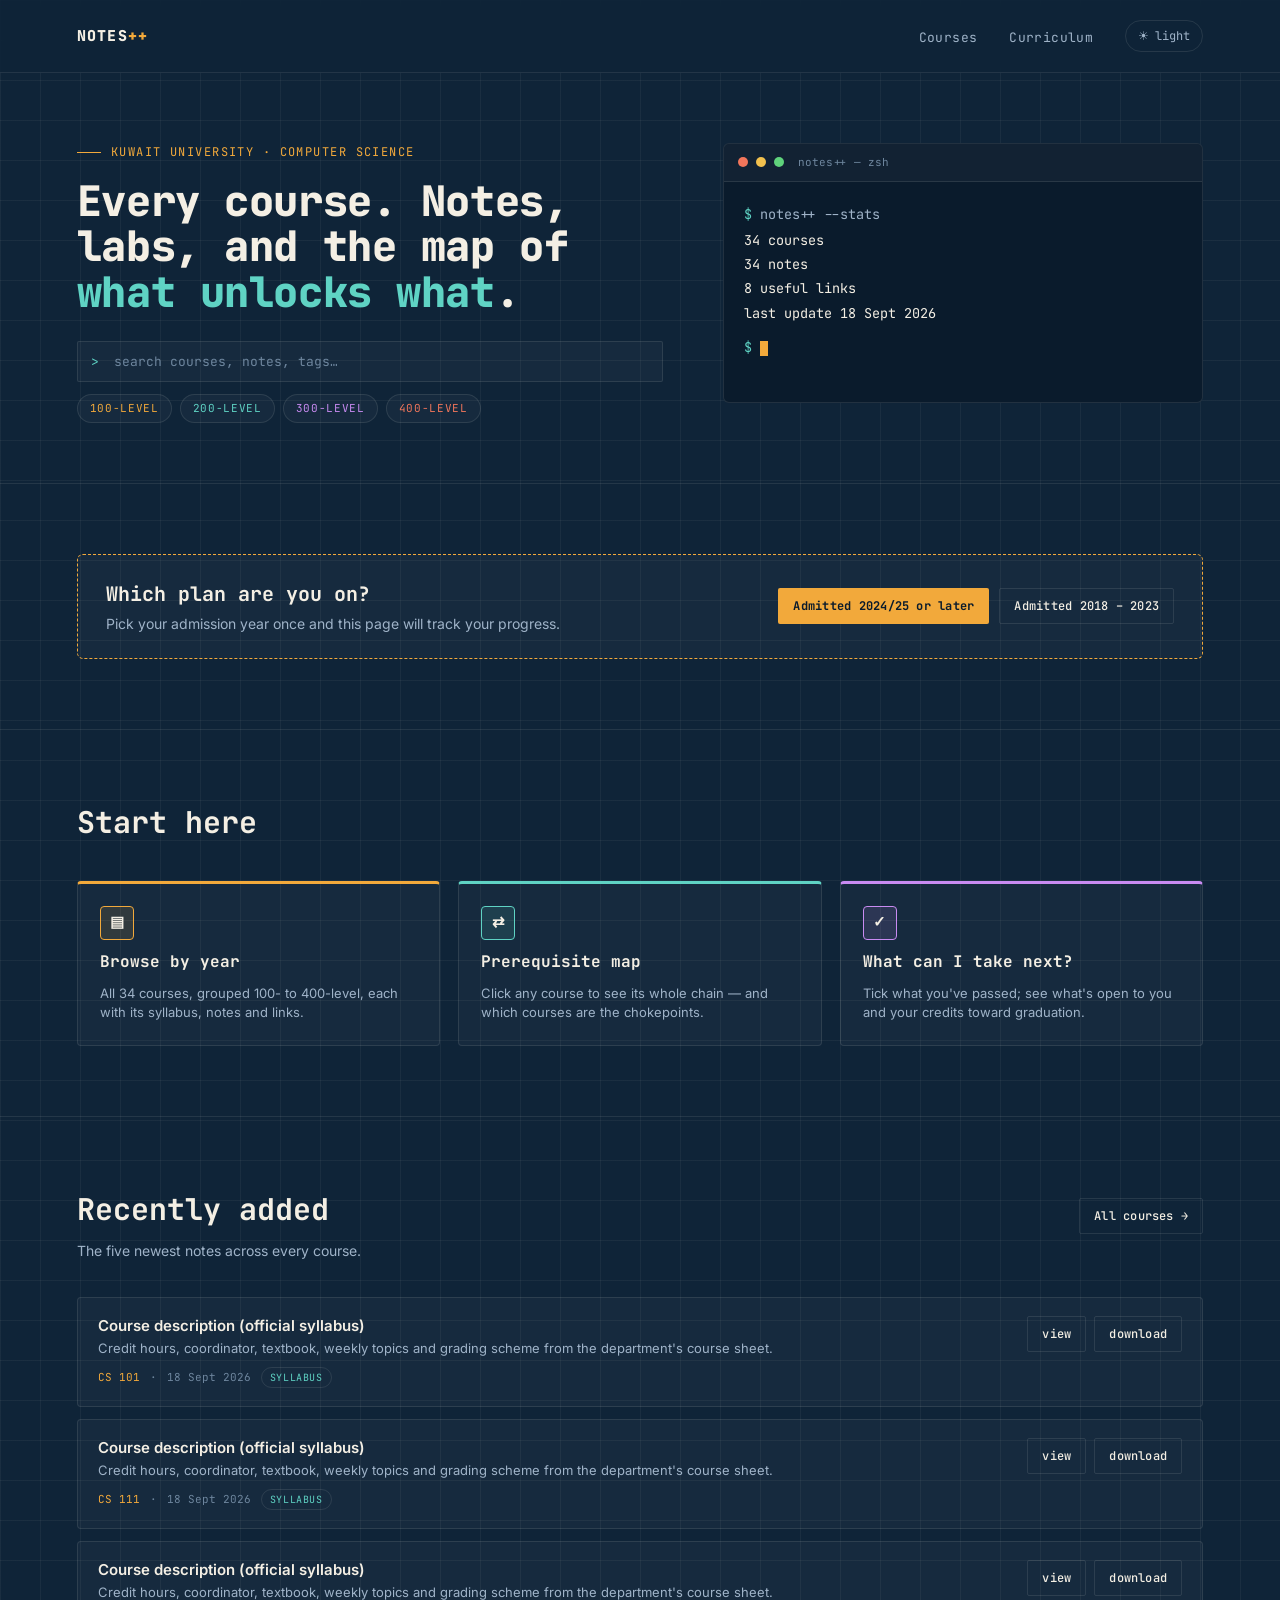
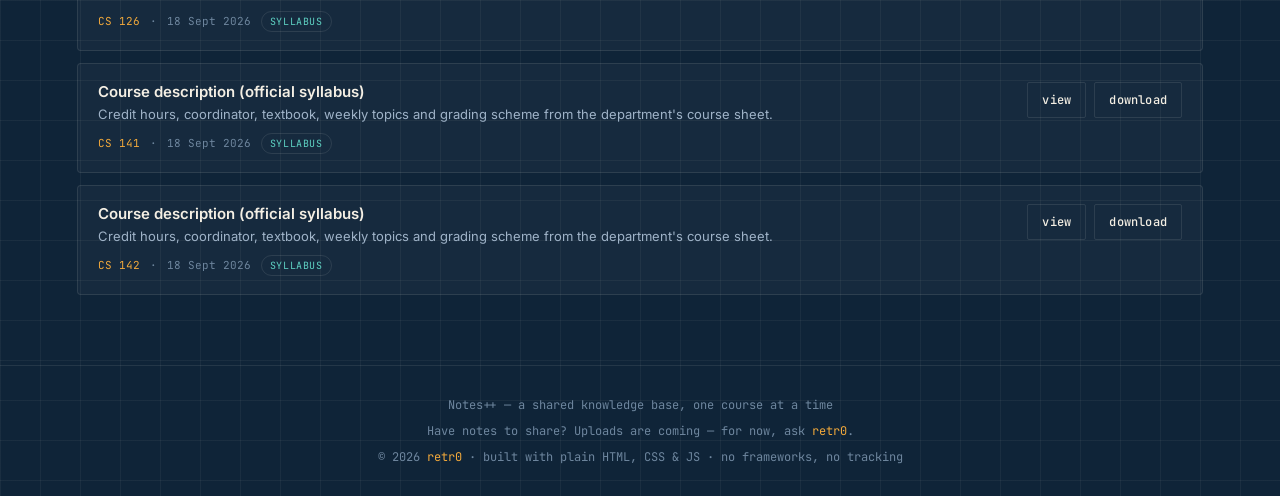
==== commit 7de12af2: "Enhance home page with personal dashboard and search functionality" ====
--- a/index.html
+++ b/index.html
@@ -17,17 +17,21 @@
 </script>
 <!-- LATER (analytics): script tag would go here. -->
 </head>
+<!--
+  Home = search + a personal dashboard. Everything below the hero is rendered
+  from data: courses.json (search, stats, recent) and — if the visitor has
+  picked a plan on the curriculum page — their catalog file (the "Your plan"
+  block). Nothing personal leaves the browser; it's all localStorage.
+-->
 <body data-page="home">
 
-<a href="#search-section" class="skip-link">Skip to search</a>
+<a href="#search" class="skip-link">Skip to search</a>
 
 <nav aria-label="Main">
   <a href="index.html" class="logo">NOTES<span>++</span></a>
   <ul class="nav-links">
     <li><a href="courses.html">Courses</a></li>
     <li><a href="curriculum.html">Curriculum</a></li>
-    <li class="nav-secondary"><a href="#recent">Recent</a></li>
-    <li><a href="#contribute">Contribute</a></li>
     <li>
       <button type="button" class="theme-toggle" aria-label="Switch to light mode">
         <span class="icon" aria-hidden="true">☀</span><span class="label">light</span>
@@ -38,54 +42,68 @@
 
 <main>
 
-<section class="hero">
+<!-- Hero: one sentence, then the search box. Search is the #1 action, so it lives here. -->
+<section class="hero hero-compact">
   <div>
-    <div class="eyebrow">Course notes, organized</div>
-    <h1>One shelf.<br>Every <em>course</em>.</h1>
-    <p>A single place for course notes, worked problems, and study material — mostly CS for now, with room to grow into anything else worth organizing.</p>
-    <div class="hero-actions">
-      <a href="courses.html" class="btn btn-primary">Browse courses</a>
-      <a href="#contribute" class="btn btn-ghost">Contribute notes</a>
+    <div class="eyebrow">Kuwait University · Computer Science</div>
+    <h1>Every course. Notes, labs, and the map of <em>what unlocks what</em>.</h1>
+    <div class="search hero-search">
+      <label for="search" class="sr-only">Search courses and notes</label>
+      <input id="search" type="search" placeholder="search courses, notes, tags…" autocomplete="off">
     </div>
+    <!-- Level chips are generated by main.js (initLevelFilter). -->
+    <div class="tag-filters" id="level-filters" role="group" aria-label="Filter by course level"></div>
+    <div id="search-count" class="result-count" aria-live="polite"></div>
   </div>
 
+  <!-- Terminal readout: real numbers from courses.json, filled by main.js. -->
   <div class="terminal-box" aria-hidden="true">
     <div class="terminal-titlebar">
       <div class="dot r"></div><div class="dot y"></div><div class="dot g"></div>
-      <span>notes — zsh</span>
+      <span>notes++ — zsh</span>
     </div>
     <div class="terminal-body">
-      <div class="line"><span class="prompt">$</span> ls courses/</div>
-      <!-- Filled from courses.json by main.js -->
-      <div id="terminal-ls"><div class="out">…</div></div>
+      <div class="line"><span class="prompt">$</span> notes++ --stats</div>
+      <div id="terminal-stats"><div class="out">…</div></div>
       <div class="line" style="margin-top:14px;"><span class="prompt">$</span> <span class="cursor"></span></div>
     </div>
   </div>
 </section>
 
-<section class="section" id="search-section">
+<!-- Live search results. Hidden while the search box is empty and no level is picked. -->
+<section class="section section-tight" id="results" hidden>
+  <h3 class="group-head">Courses <span id="results-course-count"></span></h3>
+  <div class="course-grid" id="results-courses"></div>
+  <h3 class="group-head" style="margin-top:34px">Notes <span id="results-note-count"></span></h3>
+  <ul class="note-list" id="results-notes"></ul>
+</section>
+
+<!-- "Your plan": personal dashboard from the curriculum page's saved state.
+     Rendered by main.js via planSummary() in curriculum.js. -->
+<section class="section" id="your-plan">
+  <div id="plan-block"><div class="empty">Loading your plan…</div></div>
+</section>
+
+<section class="section" id="start">
   <div class="section-head">
-    <div>
-      <h2>Find something</h2>
-      <p>Search every course, lecture, lab and link. Narrow by year with the level chips.</p>
-    </div>
-    <div class="search">
-      <label for="search" class="sr-only">Search courses and notes</label>
-      <input id="search" type="search" placeholder="search courses, notes, tags…" autocomplete="off">
-    </div>
+    <div><h2>Start here</h2></div>
   </div>
-
-  <!-- Level chips are generated by main.js (initLevelFilter). -->
-  <div class="tag-filters" id="level-filters" role="group" aria-label="Filter by course level"></div>
-  <!-- aria-live: screen readers announce the count when it changes. -->
-  <div id="search-count" class="result-count" aria-live="polite"></div>
-
-  <!-- Live search results. Hidden while the search box is empty and no level is picked. -->
-  <div id="results" hidden>
-    <h3 class="group-head">Courses <span id="results-course-count"></span></h3>
-    <div class="course-grid" id="results-courses"></div>
-    <h3 class="group-head" style="margin-top:34px">Notes <span id="results-note-count"></span></h3>
-    <ul class="note-list" id="results-notes"></ul>
+  <div class="start-grid">
+    <a class="start-card" href="courses.html" style="--course-accent: var(--accent)">
+      <span class="course-icon" aria-hidden="true">▤</span>
+      <h3>Browse by year</h3>
+      <p id="start-courses-count">All courses, grouped 100- to 400-level, each with its syllabus, notes and links.</p>
+    </a>
+    <a class="start-card" href="curriculum.html" style="--course-accent: var(--accent2)">
+      <span class="course-icon" aria-hidden="true">⇄</span>
+      <h3>Prerequisite map</h3>
+      <p>Click any course to see its whole chain — and which courses are the chokepoints.</p>
+    </a>
+    <a class="start-card" href="curriculum.html?mode=plan" style="--course-accent: #C98BF2">
+      <span class="course-icon" aria-hidden="true">✓</span>
+      <h3>What can I take next?</h3>
+      <p>Tick what you've passed; see what's open to you and your credits toward graduation.</p>
+    </a>
   </div>
 </section>
 
@@ -100,22 +118,17 @@
   <ul class="note-list" id="recent-list"></ul>
 </section>
 
-<section class="section" id="contribute">
-  <!-- LATER (uploads): this card becomes an upload form (or a link to one). -->
-  <div class="contribute-card">
-    <h3>Have notes worth sharing?</h3>
-    <p>Student uploads aren't open yet — this section is reserved for when they are.</p>
-    <div class="status-pill">◐ upload access — coming soon</div>
-  </div>
-</section>
-
 </main>
 
 <footer>
   <div>Notes++ — a shared knowledge base, one course at a time</div>
+  <!-- LATER (uploads): this line becomes a link to the upload form. -->
+  <div class="footer-credit">Have notes to share? Uploads are coming — for now, ask <span>retr0</span>.</div>
   <div class="footer-credit">© 2026 <span>retr0</span> · built with plain HTML, CSS &amp; JS · no frameworks, no tracking</div>
 </footer>
 
 <script src="js/main.js"></script>
+<!-- curriculum.js is loaded for planSummary() only; its page boot is guarded by data-page. -->
+<script src="js/curriculum.js"></script>
 </body>
 </html>
--- a/css/style.css
+++ b/css/style.css
@@ -667,6 +667,53 @@
   .row-note, .row-verify{margin-left:30px;}
 }
 
+/* ---- 15. Home dashboard ----------------------------------------------------- */
+.hero-compact{padding: 70px 6vw 50px; align-items:start;}
+.hero-compact h1{font-size: clamp(28px, 3.4vw, 42px); margin-bottom:26px;}
+.hero-search{max-width:none; margin-bottom:12px;}
+.hero-compact .tag-filters{margin:0 0 6px;}
+.section-tight{padding-top:10px;}
+
+.plan-prompt{
+  display:flex; justify-content:space-between; align-items:center; gap:20px; flex-wrap:wrap;
+  background: var(--card-bg); border:1px dashed var(--accent); border-radius:6px; padding:24px 28px;
+  box-shadow: var(--card-shadow);
+}
+.plan-prompt h2{font-family: var(--mono); font-size:20px; margin-bottom:4px;}
+.plan-prompt p{color: var(--muted); font-size:14px;}
+.plan-prompt-actions{display:flex; gap:10px; flex-wrap:wrap;}
+
+.dash{display:grid; grid-template-columns: repeat(auto-fit, minmax(220px,1fr)); gap:16px;}
+.dash-card{
+  background: var(--card-bg); border:1px solid var(--card-border); border-radius:6px; padding:20px 22px;
+  box-shadow: var(--card-shadow); display:flex; flex-direction:column; gap:8px; align-items:flex-start;
+}
+.dash-card .big{font-family: var(--mono); font-size:34px; font-weight:800; color: var(--accent2); line-height:1;}
+.dash-card .of{font-family: var(--mono); font-size:14px; color: var(--muted-dim); margin-left:6px;}
+.dash-card .label{font-size:13px; color: var(--muted);}
+.dash-card .muted{color: var(--muted-dim); font-family: var(--mono); font-size:11px;}
+.dash-card .btn{margin-top:auto;}
+.dash-wide{grid-column: span 2;}
+.dash .chips{display:flex; flex-wrap:wrap; gap:6px;}
+.chip-link.has-notes{color: var(--accent2); border-color: color-mix(in srgb, var(--accent2) 50%, transparent); text-decoration:none;}
+.chip-link.has-notes:hover{background: color-mix(in srgb, var(--accent2) 15%, transparent);}
+
+.start-grid{display:grid; grid-template-columns: repeat(auto-fit, minmax(240px,1fr)); gap:18px;}
+.start-card{
+  --course-accent: var(--accent);
+  background: var(--card-bg); border:1px solid var(--card-border); border-top:3px solid var(--course-accent);
+  border-radius:4px; padding:22px; text-decoration:none; display:flex; flex-direction:column; gap:10px;
+  box-shadow: var(--card-shadow); transition: border-color 0.2s, transform 0.2s;
+}
+.start-card:hover{border-color: var(--course-accent); transform: translateY(-2px);}
+.start-card h3{font-family: var(--mono); font-size:16px;}
+.start-card p{font-size:13px; color: var(--muted);}
+
+@media (max-width: 860px){
+  .hero-compact{padding-top:40px;}
+  .dash-wide{grid-column: auto;}
+}
+
 /* ---- 12. Responsive -------------------------------------------------------- */
 @media (max-width: 860px){
   .hero{grid-template-columns:1fr; padding-top:50px; gap:40px;}
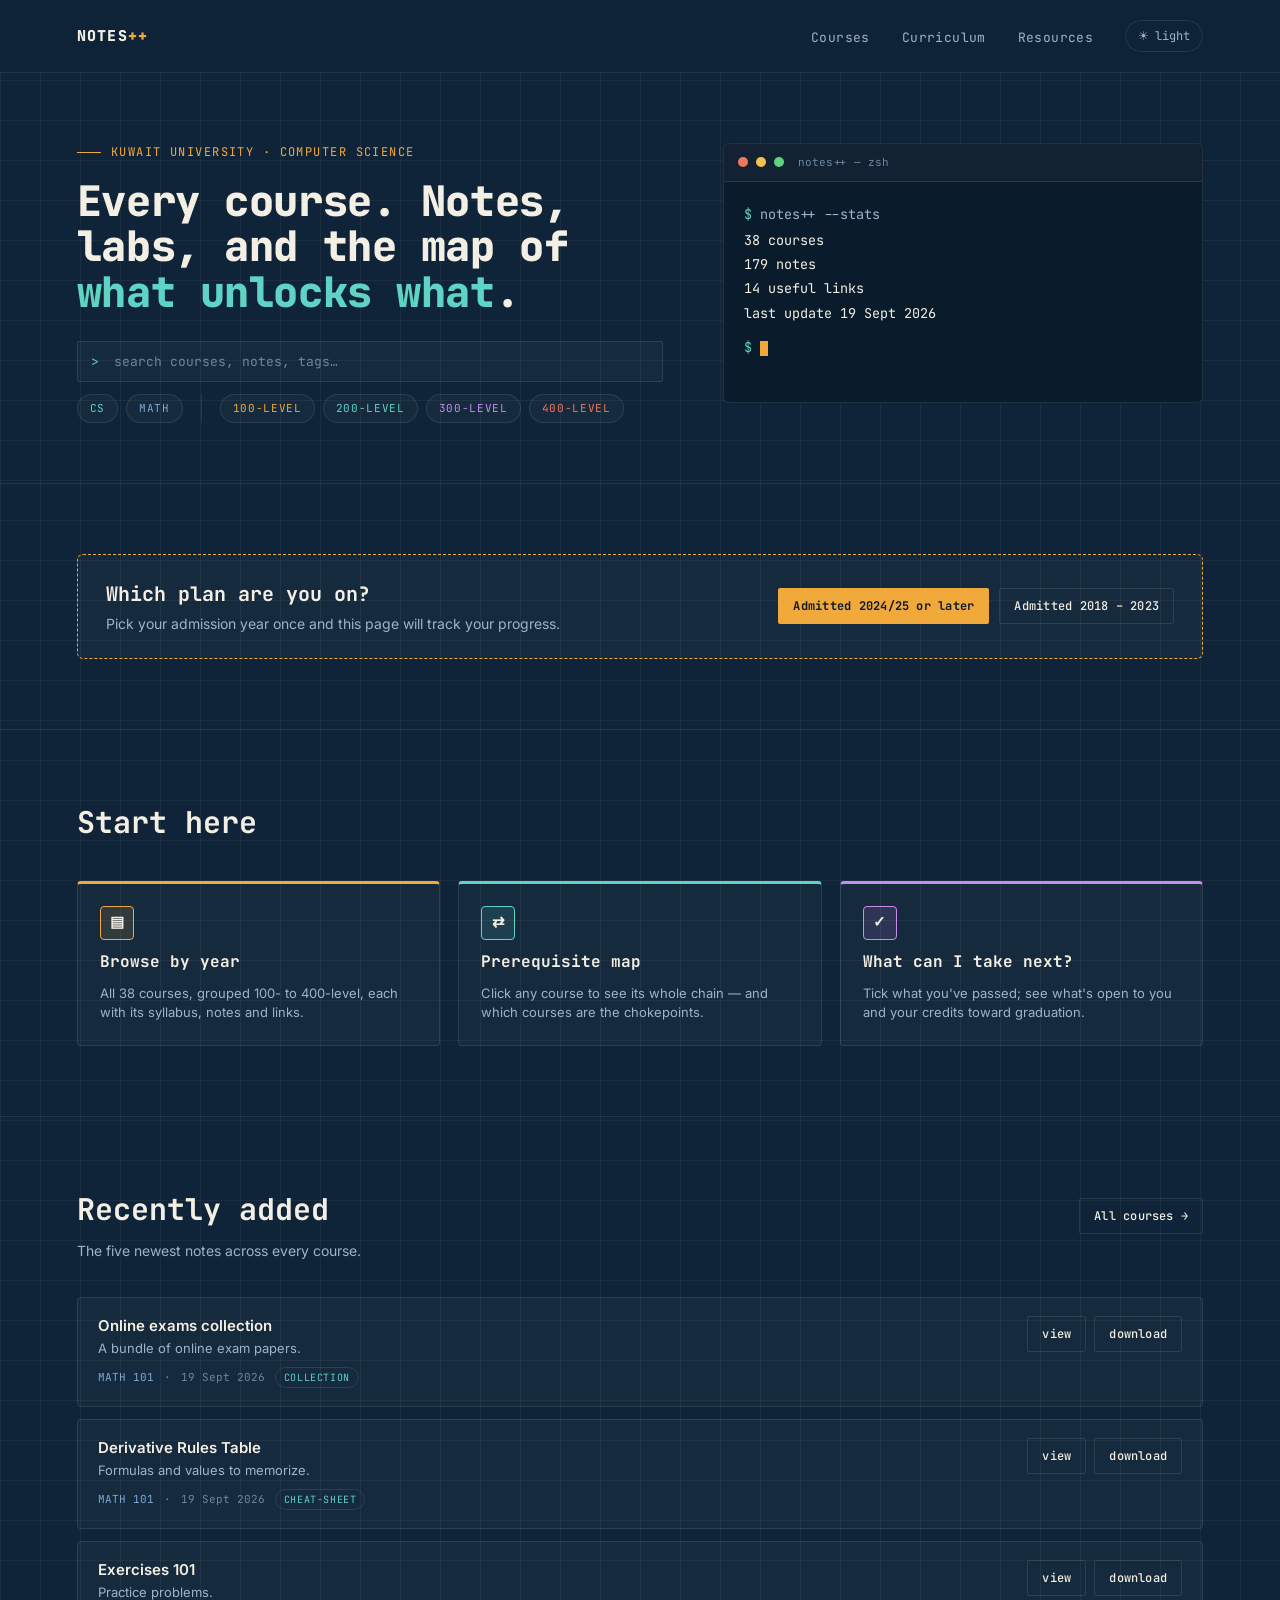
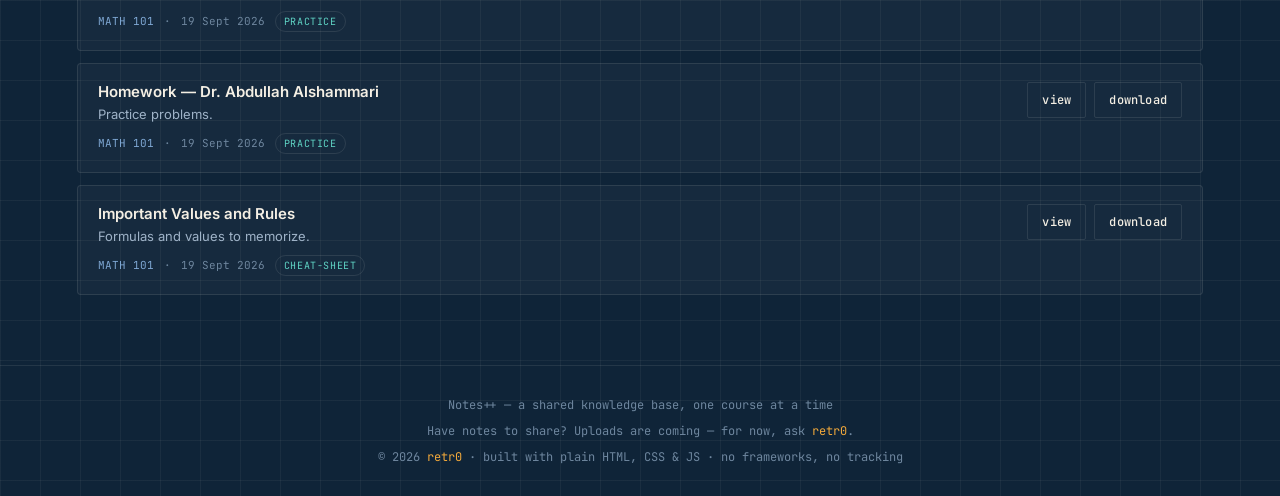
==== commit d057b3a0: "Add resources page with general resource links and navigation" ====
--- a/index.html
+++ b/index.html
@@ -32,6 +32,7 @@
   <ul class="nav-links">
     <li><a href="courses.html">Courses</a></li>
     <li><a href="curriculum.html">Curriculum</a></li>
+    <li><a href="resources.html">Resources</a></li>
     <li>
       <button type="button" class="theme-toggle" aria-label="Switch to light mode">
         <span class="icon" aria-hidden="true">☀</span><span class="label">light</span>
@@ -52,7 +53,10 @@
       <input id="search" type="search" placeholder="search courses, notes, tags…" autocomplete="off">
     </div>
     <!-- Level chips are generated by main.js (initLevelFilter). -->
+    <div class="filter-rows">
+    <div class="tag-filters" id="subject-filters" role="group" aria-label="Filter by subject"></div>
     <div class="tag-filters" id="level-filters" role="group" aria-label="Filter by course level"></div>
+  </div>
     <div id="search-count" class="result-count" aria-live="polite"></div>
   </div>
 
--- a/css/style.css
+++ b/css/style.css
@@ -110,10 +110,10 @@
 /* --accent-ink: the course colour as *text*. Course colours (from courses.json)
    were picked for the dark background; on parchment they wash out, so in light
    mode we mix each one with navy. Borders and tints keep the raw colour. */
-.course-card, .note-item, .link-card, .course-hero, .level-head, .group-head, .tag-chip[data-level]{
+.course-card, .note-item, .link-card, .course-hero, .level-head, .group-head, .tag-chip[data-value]{
   --accent-ink: var(--course-accent);
 }
-:root[data-theme="light"] :is(.course-card, .note-item, .link-card, .course-hero, .level-head, .group-head, .tag-chip[data-level]){
+:root[data-theme="light"] :is(.course-card, .note-item, .link-card, .course-hero, .level-head, .group-head, .tag-chip[data-value]){
   --accent-ink: color-mix(in srgb, var(--course-accent) 55%, #172B40);
 }
 
@@ -262,10 +262,10 @@
 .tag-chip[aria-pressed="true"]{
   color: var(--on-accent); background: var(--accent2); border-color: var(--accent2);
 }
-/* Level chips carry their level colour (set inline as --course-accent). */
-.tag-chip[data-level]{color: var(--accent-ink, var(--muted)); border-color: var(--card-border);}
-.tag-chip[data-level]:hover{border-color: var(--course-accent);}
-.tag-chip[data-level][aria-pressed="true"]{
+/* Filter chips (level, subject) carry their colour inline as --course-accent. */
+.tag-chip[data-value]{color: var(--accent-ink, var(--muted)); border-color: var(--card-border);}
+.tag-chip[data-value]:hover{border-color: var(--course-accent);}
+.tag-chip[data-value][aria-pressed="true"]{
   background: var(--course-accent); border-color: var(--course-accent); color: var(--on-accent);
 }
 
@@ -354,6 +354,41 @@
   font-family: var(--mono); font-size:13px; color: var(--muted-dim);
   border:1px dashed var(--card-border); border-radius:4px; padding: 28px; text-align:center;
 }
+
+/* ---- 8b. Folders on the course page ------------------------------------------
+   <details> styled as a folder card. The triangle is drawn with CSS so it
+   matches the design instead of the browser default. */
+.folder{
+  background: var(--card-bg); border:1px solid var(--card-border); border-radius:6px;
+  margin-bottom:12px; box-shadow: var(--card-shadow); transition: border-color 0.15s;
+}
+.folder:hover, .folder[open]{border-color: color-mix(in srgb, var(--course-accent) 55%, var(--card-border));}
+.folder > summary{
+  list-style:none; cursor:pointer; user-select:none;
+  display:flex; align-items:center; gap:12px; padding:16px 20px;
+  font-family: var(--mono); font-size:14px; font-weight:700; color: var(--paper);
+}
+.folder > summary::-webkit-details-marker{display:none;}
+.folder > summary:focus-visible{outline:2px solid var(--accent); outline-offset:-4px; border-radius:6px;}
+.folder > summary .count{font-weight:400; color: var(--muted-dim); font-size:12px;}
+.folder > summary::after{                       /* chevron on the right */
+  content:''; margin-left:auto; width:8px; height:8px;
+  border-right:2px solid var(--muted-dim); border-bottom:2px solid var(--muted-dim);
+  transform: rotate(-45deg); transition: transform 0.15s;
+}
+.folder[open] > summary::after{transform: rotate(45deg);}
+.folder-icon{                                    /* little folder tab, in the course colour */
+  width:18px; height:14px; border-radius:2px; position:relative; flex-shrink:0;
+  background: color-mix(in srgb, var(--course-accent) 75%, var(--card-bg));
+}
+.folder-icon::before{
+  content:''; position:absolute; top:-4px; left:0; width:8px; height:5px; border-radius:2px 2px 0 0;
+  background: color-mix(in srgb, var(--course-accent) 75%, var(--card-bg));
+}
+.folder > .note-list{padding: 0 16px 16px;}
+.folder.sub{margin: 0 16px 12px; background: var(--card-bg-soft);}
+.folder.sub > summary{padding:12px 16px; font-size:13px;}
+.folder.sub > .note-list{padding: 0 12px 12px;}
 
 /* ---- 9. Course page header ------------------------------------------------- */
 .course-hero{
@@ -714,6 +749,14 @@
   .dash-wide{grid-column: auto;}
 }
 
+.filter-rows{display:flex; gap:6px 18px; flex-wrap:wrap; align-items:center;}
+.filter-rows .tag-filters{margin:0;}
+.filter-rows .tag-filters + .tag-filters{padding-left:18px; border-left:1px solid var(--card-border);}
+.hero-compact .filter-rows{margin-bottom:8px;}
+
+.resource-group{margin-bottom:36px;}
+.resource-group .group-head{margin-bottom:14px;}
+
 /* ---- 12. Responsive -------------------------------------------------------- */
 @media (max-width: 860px){
   .hero{grid-template-columns:1fr; padding-top:50px; gap:40px;}
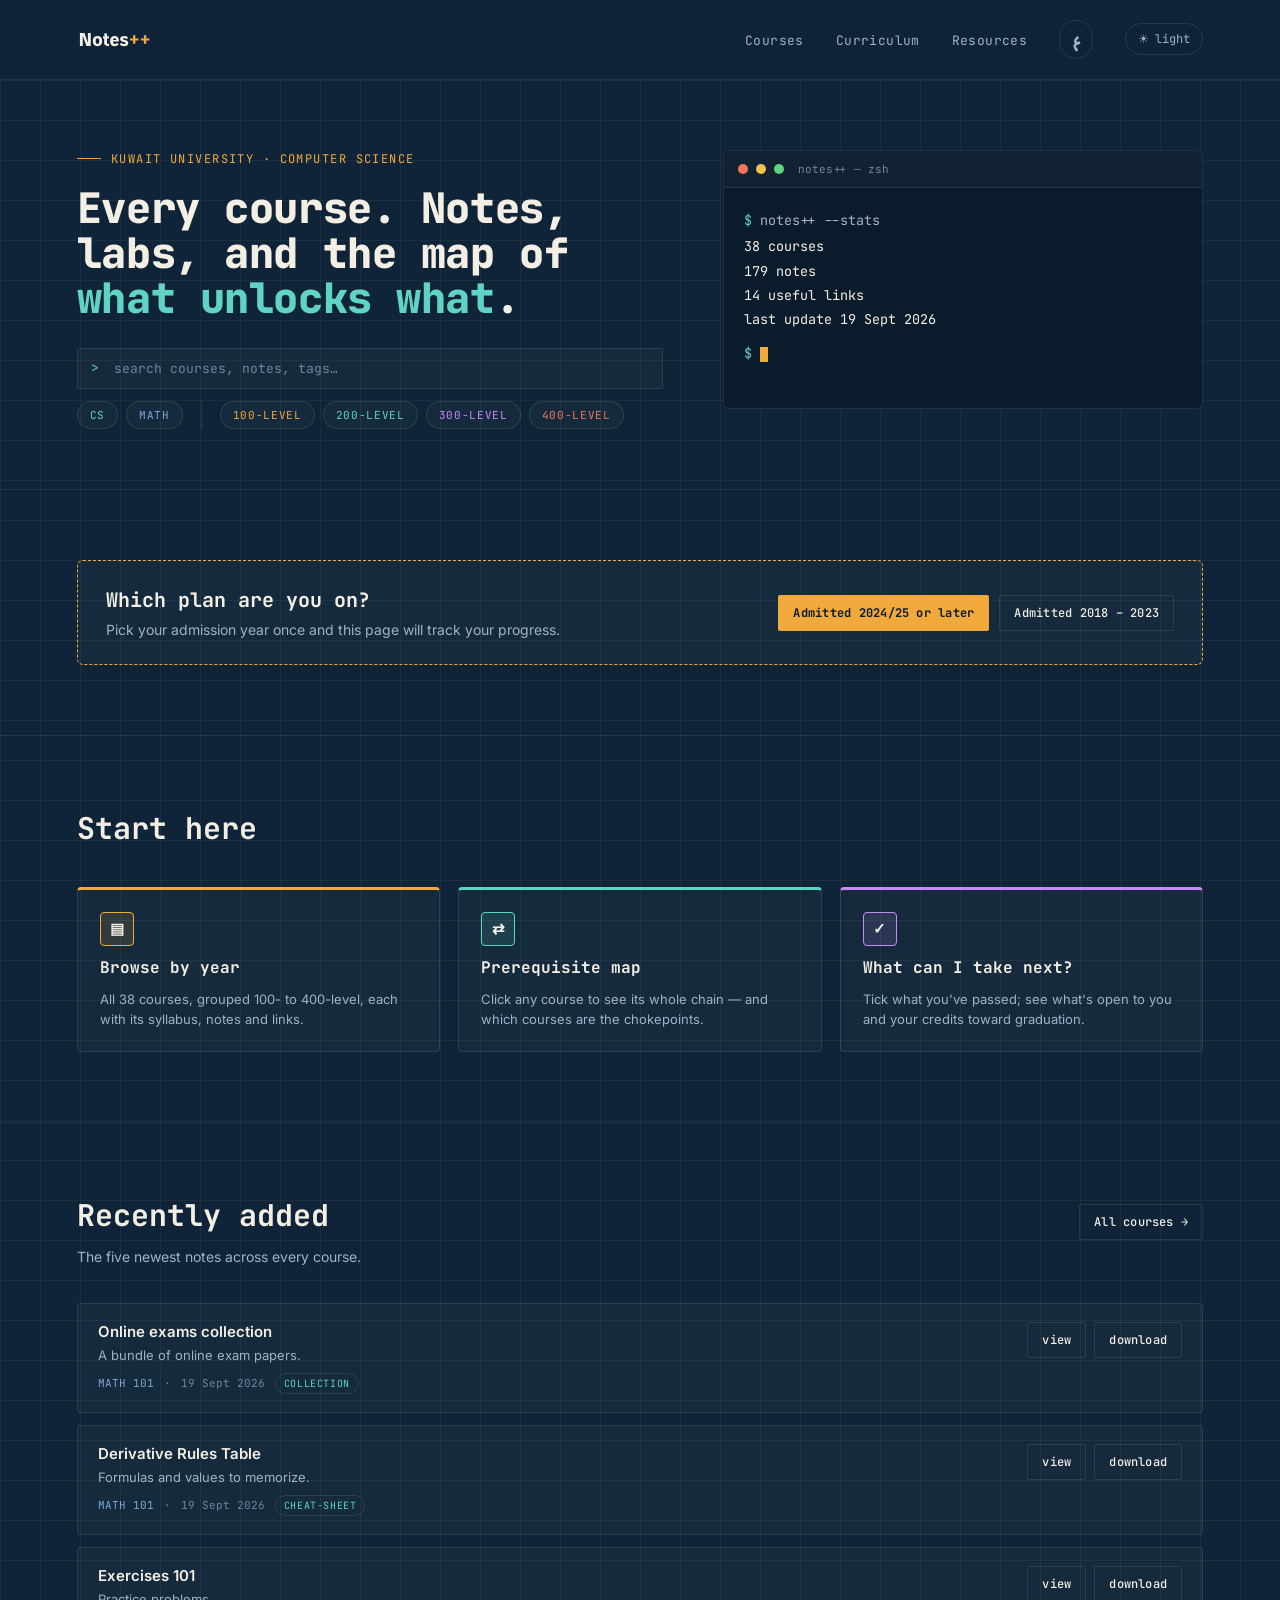
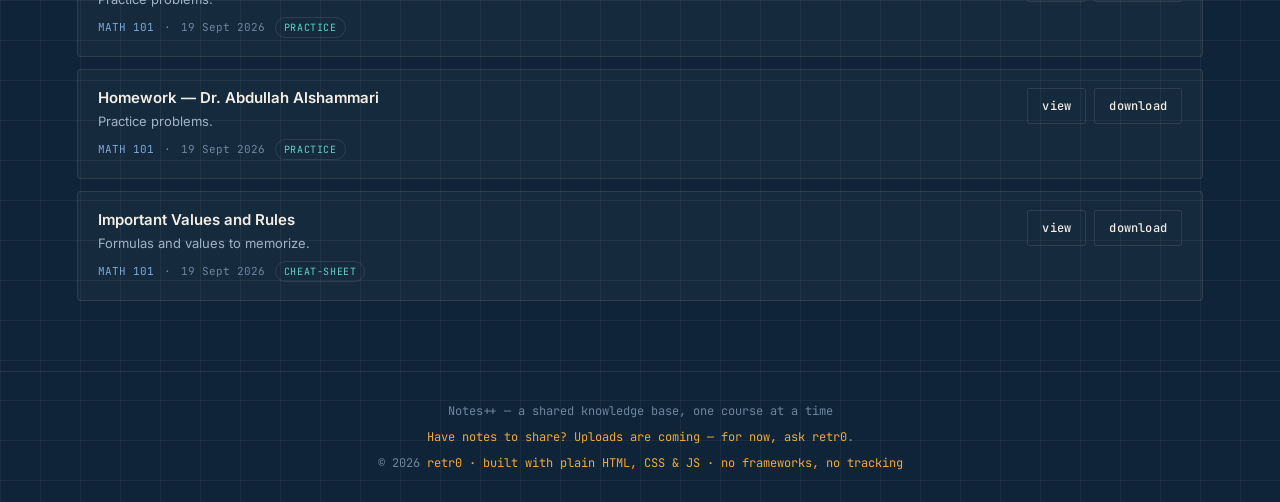
==== commit 6977d6f5: "Add wordmark SVG, internationalization support, and build script - Introduced a new SVG file for the" ====
--- a/index.html
+++ b/index.html
@@ -13,7 +13,13 @@
 <link rel="stylesheet" href="css/style.css">
 <!-- Apply the saved theme before first paint so light-mode users don't see a dark flash. -->
 <script>
-  try{ document.documentElement.dataset.theme = localStorage.getItem('theme') || 'dark'; }catch(e){}
+  // Applied before first paint so neither the theme nor the text direction flashes.
+  try{
+    var d = document.documentElement;
+    d.dataset.theme = localStorage.getItem('theme') || 'dark';
+    var l = localStorage.getItem('lang') || 'en';
+    d.lang = l; d.dir = (l === 'ar' ? 'rtl' : 'ltr');
+  }catch(e){}
 </script>
 <!-- LATER (analytics): script tag would go here. -->
 </head>
@@ -23,19 +29,27 @@
   picked a plan on the curriculum page — their catalog file (the "Your plan"
   block). Nothing personal leaves the browser; it's all localStorage.
 -->
-<body data-page="home">
+<body data-page="home" data-title-key="home.eyebrow">
 
-<a href="#search" class="skip-link">Skip to search</a>
+<a href="#search" class="skip-link" data-i18n="skip.search">Skip to search</a>
 
-<nav aria-label="Main">
-  <a href="index.html" class="logo">NOTES<span>++</span></a>
+<nav data-i18n-aria-label="nav.main">
+  <a href="index.html" class="logo" data-i18n-aria-label="nav.homeLabel">
+    <img class="logo-mark for-dark" src="img/wordmark.svg" alt="Notes++" width="112" height="39">
+    <img class="logo-mark for-light" src="img/wordmark-dark.svg" alt="" aria-hidden="true" width="112" height="39">
+  </a>
   <ul class="nav-links">
-    <li><a href="courses.html">Courses</a></li>
-    <li><a href="curriculum.html">Curriculum</a></li>
-    <li><a href="resources.html">Resources</a></li>
+    <li><a href="courses.html" data-i18n="nav.courses">Courses</a></li>
+    <li><a href="curriculum.html" data-i18n="nav.curriculum">Curriculum</a></li>
+    <li><a href="resources.html" data-i18n="nav.resources">Resources</a></li>
     <li>
-      <button type="button" class="theme-toggle" aria-label="Switch to light mode">
-        <span class="icon" aria-hidden="true">☀</span><span class="label">light</span>
+      <button type="button" class="lang-toggle" aria-label="Switch language">
+        <span class="label">ع</span>
+      </button>
+    </li>
+    <li>
+      <button type="button" class="theme-toggle" data-i18n-aria-label="theme.toLight">
+        <span class="icon" aria-hidden="true">☀</span><span class="label" data-i18n="theme.light">light</span>
       </button>
     </li>
   </ul>
@@ -46,16 +60,16 @@
 <!-- Hero: one sentence, then the search box. Search is the #1 action, so it lives here. -->
 <section class="hero hero-compact">
   <div>
-    <div class="eyebrow">Kuwait University · Computer Science</div>
-    <h1>Every course. Notes, labs, and the map of <em>what unlocks what</em>.</h1>
+    <div class="eyebrow" data-i18n="home.eyebrow">Kuwait University · Computer Science</div>
+    <h1><span data-i18n="home.title">Every course. Notes, labs, and the map of</span> <em data-i18n="home.titleEm">what unlocks what</em>.</h1>
     <div class="search hero-search">
-      <label for="search" class="sr-only">Search courses and notes</label>
-      <input id="search" type="search" placeholder="search courses, notes, tags…" autocomplete="off">
+      <label for="search" class="sr-only" data-i18n="common.searchLabel">Search courses and notes</label>
+      <input id="search" type="search" data-i18n-placeholder="common.search" placeholder="search courses, notes, tags…" autocomplete="off">
     </div>
     <!-- Level chips are generated by main.js (initLevelFilter). -->
     <div class="filter-rows">
-    <div class="tag-filters" id="subject-filters" role="group" aria-label="Filter by subject"></div>
-    <div class="tag-filters" id="level-filters" role="group" aria-label="Filter by course level"></div>
+    <div class="tag-filters" id="subject-filters" role="group" data-i18n-aria-label="common.filterSubject"></div>
+    <div class="tag-filters" id="level-filters" role="group" data-i18n-aria-label="common.filterLevel"></div>
   </div>
     <div id="search-count" class="result-count" aria-live="polite"></div>
   </div>
@@ -76,37 +90,37 @@
 
 <!-- Live search results. Hidden while the search box is empty and no level is picked. -->
 <section class="section section-tight" id="results" hidden>
-  <h3 class="group-head">Courses <span id="results-course-count"></span></h3>
+  <h3 class="group-head"><span data-i18n="home.resultsCourses">Courses</span> <span id="results-course-count"></span></h3>
   <div class="course-grid" id="results-courses"></div>
-  <h3 class="group-head" style="margin-top:34px">Notes <span id="results-note-count"></span></h3>
+  <h3 class="group-head" style="margin-top:34px"><span data-i18n="home.resultsNotes">Notes</span> <span id="results-note-count"></span></h3>
   <ul class="note-list" id="results-notes"></ul>
 </section>
 
 <!-- "Your plan": personal dashboard from the curriculum page's saved state.
      Rendered by main.js via planSummary() in curriculum.js. -->
 <section class="section" id="your-plan">
-  <div id="plan-block"><div class="empty">Loading your plan…</div></div>
+  <div id="plan-block"><div class="empty" data-i18n="home.planLoading">Loading your plan…</div></div>
 </section>
 
 <section class="section" id="start">
   <div class="section-head">
-    <div><h2>Start here</h2></div>
+    <div><h2 data-i18n="home.startHere">Start here</h2></div>
   </div>
   <div class="start-grid">
     <a class="start-card" href="courses.html" style="--course-accent: var(--accent)">
       <span class="course-icon" aria-hidden="true">▤</span>
-      <h3>Browse by year</h3>
+      <h3 data-i18n="home.startBrowse">Browse by year</h3>
       <p id="start-courses-count">All courses, grouped 100- to 400-level, each with its syllabus, notes and links.</p>
     </a>
     <a class="start-card" href="curriculum.html" style="--course-accent: var(--accent2)">
       <span class="course-icon" aria-hidden="true">⇄</span>
-      <h3>Prerequisite map</h3>
-      <p>Click any course to see its whole chain — and which courses are the chokepoints.</p>
+      <h3 data-i18n="home.startMap">Prerequisite map</h3>
+      <p data-i18n="home.startMapSub">Click any course to see its whole chain — and which courses are the chokepoints.</p>
     </a>
     <a class="start-card" href="curriculum.html?mode=plan" style="--course-accent: #C98BF2">
       <span class="course-icon" aria-hidden="true">✓</span>
-      <h3>What can I take next?</h3>
-      <p>Tick what you've passed; see what's open to you and your credits toward graduation.</p>
+      <h3 data-i18n="home.startPlan">What can I take next?</h3>
+      <p data-i18n="home.startPlanSub">Tick what you've passed; see what's open to you and your credits toward graduation.</p>
     </a>
   </div>
 </section>
@@ -114,10 +128,10 @@
 <section class="section" id="recent">
   <div class="section-head">
     <div>
-      <h2>Recently added</h2>
-      <p>The five newest notes across every course.</p>
+      <h2 data-i18n="home.recent">Recently added</h2>
+      <p data-i18n="home.recentSub">The five newest notes across every course.</p>
     </div>
-    <a href="courses.html" class="btn btn-ghost btn-sm">All courses →</a>
+    <a href="courses.html" class="btn btn-ghost btn-sm" data-i18n="home.allCourses">All courses →</a>
   </div>
   <ul class="note-list" id="recent-list"></ul>
 </section>
@@ -125,12 +139,13 @@
 </main>
 
 <footer>
-  <div>Notes++ — a shared knowledge base, one course at a time</div>
+  <div data-i18n="footer.tagline">Notes++ — a shared knowledge base, one course at a time</div>
   <!-- LATER (uploads): this line becomes a link to the upload form. -->
-  <div class="footer-credit">Have notes to share? Uploads are coming — for now, ask <span>retr0</span>.</div>
-  <div class="footer-credit">© 2026 <span>retr0</span> · built with plain HTML, CSS &amp; JS · no frameworks, no tracking</div>
+  <div class="footer-credit"><span data-i18n="footer.contribute">Have notes to share? Uploads are coming — for now, ask</span> <span>retr0</span>.</div>
+  <div class="footer-credit">© 2026 <span>retr0</span> <span data-i18n="footer.built">· built with plain HTML, CSS &amp; JS · no frameworks, no tracking</span></div>
 </footer>
 
+<script src="js/i18n.js"></script>
 <script src="js/main.js"></script>
 <!-- curriculum.js is loaded for planSummary() only; its page boot is guarded by data-page. -->
 <script src="js/curriculum.js"></script>
--- a/css/style.css
+++ b/css/style.css
@@ -1,3 +1,24 @@
+/* -----------------------------------------------------------------------------
+   Watad (Almohtaraf) — the Arabic face, self-hosted.
+   The font's own OS/2 fsType is 0 ("installable, no embedding restriction"),
+   i.e. the vendor's machine-readable permission to embed it.
+
+   unicode-range limits it to Arabic script blocks, so Latin characters sitting
+   inside an Arabic string (course codes like "CS201", digits, punctuation) keep
+   using Inter and stay visually consistent with the rest of the page. The
+   browser only downloads the file at all if Arabic actually appears.
+   Only a Regular weight exists, so bold Arabic is synthesised — see
+   font-synthesis below.
+----------------------------------------------------------------------------- */
+@font-face{
+  font-family: 'Watad';
+  src: url('../fonts/watad-regular.woff2') format('woff2');
+  font-weight: 400;
+  font-style: normal;
+  font-display: swap;
+  unicode-range: U+0600-06FF, U+0750-077F, U+08A0-08FF, U+FB50-FDFF, U+FE70-FEFF, U+200F, U+061F;
+}
+
 /* =============================================================================
    Notes++ — stylesheet
    -----------------------------------------------------------------------------
@@ -26,6 +47,9 @@
   --card-shadow: none;            /* light mode adds a lift; dark relies on borders */
   --mono: 'JetBrains Mono', monospace;
   --sans: 'Inter', sans-serif;
+  /* Arabic face. Swap this one line to change every Arabic string on the site.
+     (Thmanyah is not here: its licence forbids web embedding. Watad allows it.) */
+  --sans-ar: 'Watad', 'Segoe UI', Tahoma, sans-serif;
 }
 
 /* Light theme: same variable names, different values.
@@ -117,6 +141,86 @@
   --accent-ink: color-mix(in srgb, var(--course-accent) 55%, #172B40);
 }
 
+/* ---- 2b. Arabic -------------------------------------------------------------
+   Any element marked lang="ar" gets the Arabic face and slightly looser line
+   height (Arabic has taller ascenders/descenders than Latin and looks cramped
+   at Inter's metrics). Elements rendered from data carry dir="auto", which
+   lets the BROWSER pick direction from the first strong character — so an
+   Arabic course title flips to RTL on its own and an English one doesn't,
+   with no JavaScript deciding anything.
+---------------------------------------------------------------------------- */
+:lang(ar), [dir="rtl"]{
+  font-family: var(--sans-ar);
+  line-height: 1.75;
+}
+/* Arabic has no italics and no small-caps; faux-italic looks broken. */
+:lang(ar) em, :lang(ar) i{font-style: normal; font-weight: 600;}
+:lang(ar) .mono, :lang(ar) code{font-family: var(--sans-ar);}
+
+/* Headings in Arabic: the mono face has no Arabic glyphs, so headings that
+   would use --mono fall back to the Arabic face at a heavier weight. */
+h1:lang(ar), h2:lang(ar), h3:lang(ar), .group-head:lang(ar){
+  font-family: var(--sans-ar); letter-spacing: 0;
+  /* Watad ships Regular only. Synthesised bold on Arabic smears the joins, so
+     headings lean on size and colour for emphasis instead of a faux-bold. */
+  font-weight: 500;
+  font-synthesis-weight: none;
+}
+
+/* A line of Arabic sitting inside an otherwise English block (course detail
+   panels, note subtitles). Right-aligned, quieter than the English above it. */
+.ar{
+  font-family: var(--sans-ar); line-height:1.8; font-size:17px;
+  color: var(--muted); text-align: right;
+  max-width: 60ch;          /* so it sits under the English column, not the full page width */
+  margin-top: 4px;
+}
+.course-hero .ar{font-size:20px;}
+/* Watad runs small at a given pixel size, as many Arabic faces do. Arabic text
+   inside a mixed block gets a small optical bump so it reads at the same weight
+   as the Latin beside it. 1em = whatever the parent was, so this scales. */
+:lang(ar){font-size: 1.08em;}
+.ar:lang(ar){font-size: inherit;}   /* .ar already sets its own size; don't double up */
+
+/* When a whole element is RTL, flip the things that assume left-to-right:
+   the accent border, list padding and the folder chevron. Logical properties
+   (border-inline-start, padding-inline) do this automatically — that is why
+   the rest of the stylesheet is gradually moving to them. */
+[dir="rtl"] .course-card, [dir="rtl"] .note-item, [dir="rtl"] .check-row, [dir="rtl"] .slot{
+  border-left-width:1px; border-right:3px solid var(--course-accent, var(--cat, var(--accent)));
+}
+[dir="rtl"] .disclaimer{border-left:0; border-right:3px solid var(--accent); border-radius:4px 0 0 4px;}
+[dir="rtl"] .eyebrow::before{order:2;}
+[dir="rtl"] .folder > summary::after{margin-left:0; margin-right:auto; transform: rotate(135deg);}
+[dir="rtl"] .folder[open] > summary::after{transform: rotate(45deg);}
+[dir="rtl"] .search::before{left:auto; right:14px;}
+[dir="rtl"] .search input{padding: 11px 36px 11px 14px;}
+
+/* ---- 2c. RTL layout ----------------------------------------------------------
+   Only the rules that genuinely need flipping. Anything built with flexbox or
+   grid reverses on its own once dir="rtl" is set on <html>; these are the
+   leftovers that hard-code a side.
+---------------------------------------------------------------------------- */
+[dir="rtl"] .skip-link{left:auto; right:16px;}
+[dir="rtl"] .eyebrow::before{margin-left:0;}
+[dir="rtl"] .level-head::after, [dir="rtl"] .group-head::after{margin:0;}
+[dir="rtl"] .detail-head{border-left:0; border-right:3px solid var(--cat); padding-left:0; padding-right:12px;}
+[dir="rtl"] .check-group .group-head, [dir="rtl"] .plan-term-head{text-align:right;}
+[dir="rtl"] .row-note, [dir="rtl"] .row-verify{margin-left:0; margin-right:100px;}
+[dir="rtl"] .check-row label{grid-template-columns: 18px 70px 1fr auto 34px;}
+[dir="rtl"] table.cmp th, [dir="rtl"] table.cmp td{text-align:right;}
+[dir="rtl"] .rules li::before{content:'– ';}
+[dir="rtl"] .plan-summary button{margin-left:0; margin-right:auto;}
+[dir="rtl"] .dash-card .of{margin-left:0; margin-right:6px;}
+/* The prerequisite graph is a left-to-right timeline (100-level -> 400-level).
+   Arrows encode time, so the graph itself stays LTR even in Arabic; only the
+   surrounding chrome flips. */
+[dir="rtl"] .graph, [dir="rtl"] .graph-scroll{direction: ltr;}
+/* Node text keeps its own direction (dir="auto" in the markup) so an English
+   name is not truncated from the wrong end by the RTL page. */
+[dir="rtl"] .cnode{text-align:left;}
+[dir="rtl"] .list-row{direction: rtl;}
+
 /* ---- 3. Nav ---------------------------------------------------------------- */
 nav{
   position: sticky; top:0; z-index:50;
@@ -131,6 +235,14 @@
   font-size: 15px; color: var(--paper); text-decoration:none;
 }
 .logo span{color: var(--accent);}
+/* Wordmark drawn in Thmanyah and converted to outlines (see tools/make_wordmark.py).
+   An <img> cannot inherit the page's text colour, so there are two files and the
+   theme decides which one is shown. */
+.logo{display:inline-flex; align-items:center; line-height:0;}
+.logo-mark{height:26px; width:auto; display:block;}
+.logo .for-light{display:none;}
+:root[data-theme="light"] .logo .for-dark{display:none;}
+:root[data-theme="light"] .logo .for-light{display:block;}
 .nav-links{display:flex; gap:32px; list-style:none; align-items:center;}
 .nav-links a{
   font-family: var(--mono); font-size: 13px; color: var(--muted);
@@ -146,6 +258,16 @@
   transition: color 0.2s, border-color 0.2s;
 }
 .theme-toggle:hover{color: var(--paper); border-color: var(--accent2);}
+
+/* Language toggle: shows the language you would switch TO. */
+.lang-toggle{
+  font-family: var(--mono); font-size:12px; font-weight:700; color: var(--muted);
+  border:1px solid var(--card-border); border-radius:20px;
+  min-width:34px; padding:6px 10px; line-height:1.2;
+  transition: color 0.2s, border-color 0.2s;
+}
+.lang-toggle:hover{color: var(--accent); border-color: var(--accent);}
+.lang-toggle[lang="ar"] .label{font-family: var(--sans-ar); font-size:14px;}
 
 /* ---- 4. Hero + terminal ---------------------------------------------------- */
 .hero{
@@ -297,6 +419,9 @@
 }
 .course-card h3{ font-size:17px; font-weight:600; line-height:1.3; }
 .course-card p{font-size:13px; color: var(--muted);}
+/* The course name in the other language, under the main one. */
+.alt-name{font-size:13px; color: var(--muted-dim); margin-top:-6px;}
+.alt-name:lang(ar){font-size:15px;}
 .course-card .meta{
   font-family: var(--mono); font-size:11px; color: var(--muted-dim);
   display:flex; gap:14px; margin-top:auto; padding-top:10px;
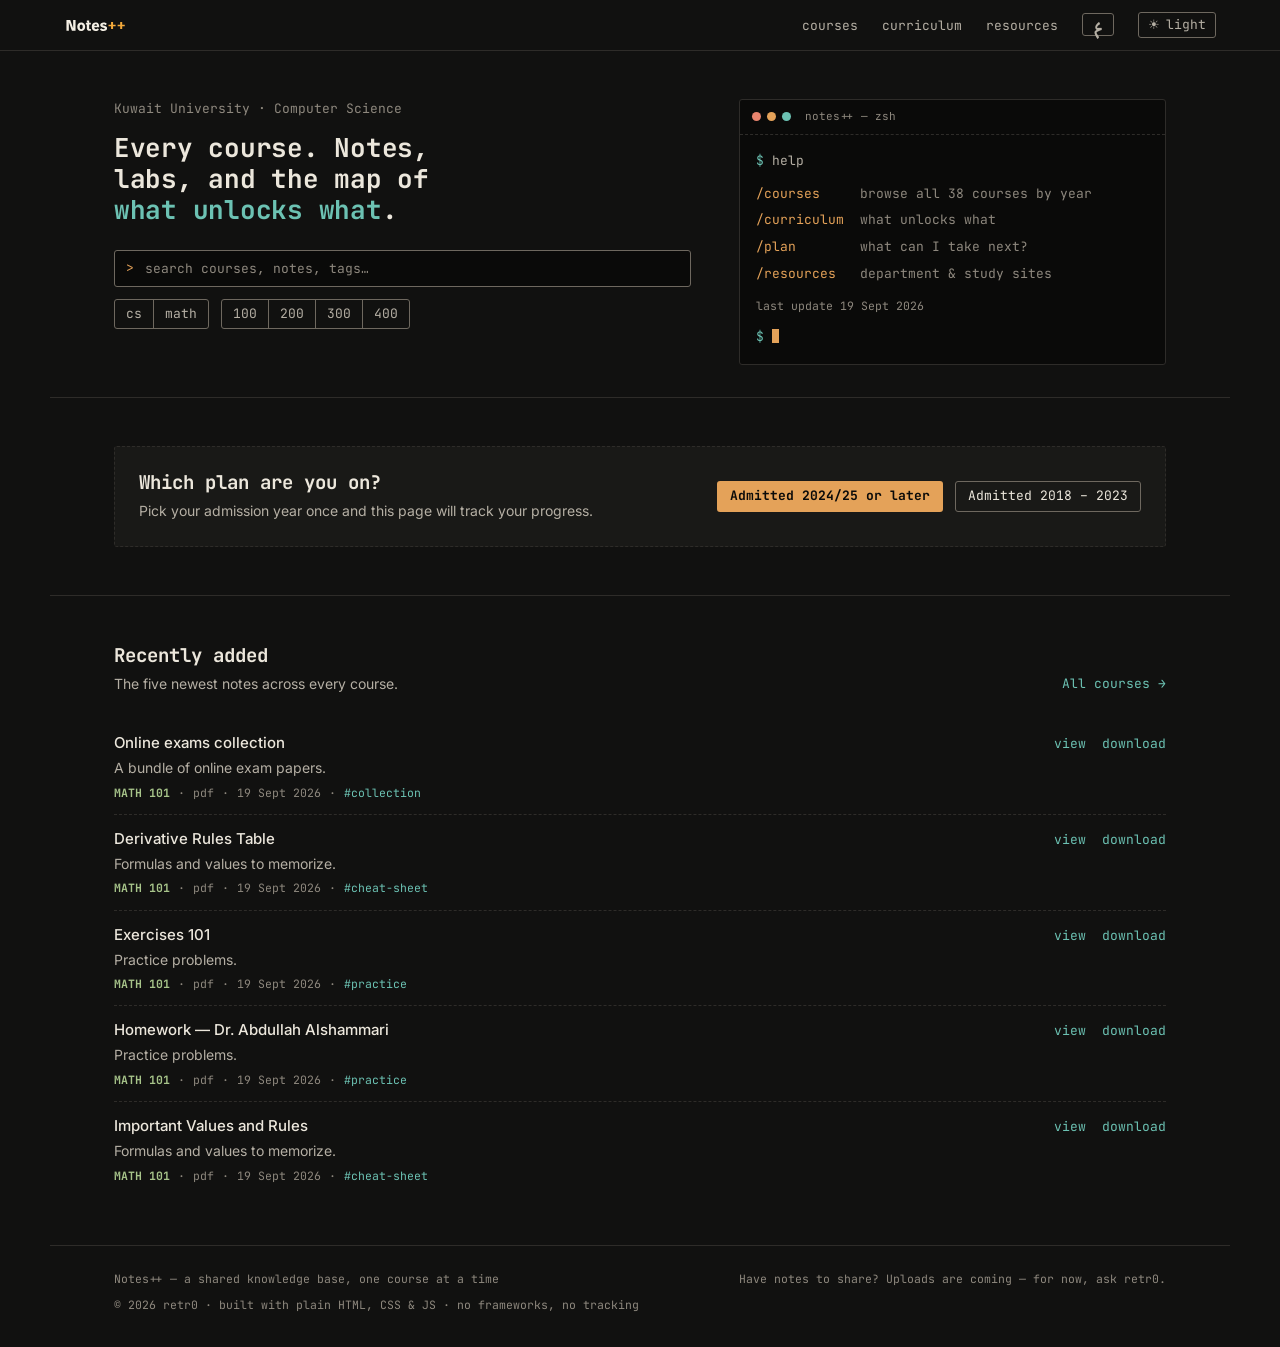
==== commit b5ee4cc6: "Refactor theme toggle button and improve accessibility in resources and viewer pages; update loading" ====
--- a/index.html
+++ b/index.html
@@ -48,8 +48,9 @@
       </button>
     </li>
     <li>
-      <button type="button" class="theme-toggle" data-i18n-aria-label="theme.toLight">
-        <span class="icon" aria-hidden="true">☀</span><span class="label" data-i18n="theme.light">light</span>
+      <!-- Label + aria-label are set by updateThemeButton() in main.js (they depend on the current theme). -->
+      <button type="button" class="theme-toggle" aria-label="Switch to light mode">
+        <span class="icon" aria-hidden="true">☀</span><span class="label">light</span>
       </button>
     </li>
   </ul>
@@ -58,71 +59,50 @@
 <main>
 
 <!-- Hero: one sentence, then the search box. Search is the #1 action, so it lives here. -->
-<section class="hero hero-compact">
-  <div>
+<section class="hero">
+  <div class="hero-main">
     <div class="eyebrow" data-i18n="home.eyebrow">Kuwait University · Computer Science</div>
     <h1><span data-i18n="home.title">Every course. Notes, labs, and the map of</span> <em data-i18n="home.titleEm">what unlocks what</em>.</h1>
-    <div class="search hero-search">
+    <div class="search">
       <label for="search" class="sr-only" data-i18n="common.searchLabel">Search courses and notes</label>
       <input id="search" type="search" data-i18n-placeholder="common.search" placeholder="search courses, notes, tags…" autocomplete="off">
     </div>
-    <!-- Level chips are generated by main.js (initLevelFilter). -->
+    <!-- Segmented filters, generated by main.js (initSubjectFilter / initLevelFilter). -->
     <div class="filter-rows">
-    <div class="tag-filters" id="subject-filters" role="group" data-i18n-aria-label="common.filterSubject"></div>
-    <div class="tag-filters" id="level-filters" role="group" data-i18n-aria-label="common.filterLevel"></div>
-  </div>
+      <div id="subject-filters" role="group" data-i18n-aria-label="common.filterSubject"></div>
+      <div id="level-filters" role="group" data-i18n-aria-label="common.filterLevel"></div>
+    </div>
     <div id="search-count" class="result-count" aria-live="polite"></div>
   </div>
 
-  <!-- Terminal readout: real numbers from courses.json, filled by main.js. -->
-  <div class="terminal-box" aria-hidden="true">
-    <div class="terminal-titlebar">
-      <div class="dot r"></div><div class="dot y"></div><div class="dot g"></div>
-      <span>notes++ — zsh</span>
+  <!-- The terminal is real navigation: `help` lists the site's commands as links.
+       Filled by main.js (initHome). It stays left-to-right in Arabic, like a terminal. -->
+  <div class="terminal-box" dir="ltr">
+    <div class="terminal-titlebar" aria-hidden="true">
+      <span class="dot r"></span><span class="dot y"></span><span class="dot g"></span>
+      <span class="terminal-title">notes++ — zsh</span>
     </div>
     <div class="terminal-body">
-      <div class="line"><span class="prompt">$</span> notes++ --stats</div>
-      <div id="terminal-stats"><div class="out">…</div></div>
-      <div class="line" style="margin-top:14px;"><span class="prompt">$</span> <span class="cursor"></span></div>
+      <div class="line" aria-hidden="true"><span class="prompt">$</span> <span data-i18n="home.cmdHelp">help</span></div>
+      <nav class="cmds" id="terminal-cmds" data-i18n-aria-label="nav.main"></nav>
+      <div class="out dim" id="terminal-updated"></div>
+      <div class="line" aria-hidden="true"><span class="prompt">$</span> <span class="cursor"></span></div>
     </div>
   </div>
 </section>
 
-<!-- Live search results. Hidden while the search box is empty and no level is picked. -->
+<!-- Live search results. Hidden while the search box is empty and no filter is picked. -->
 <section class="section section-tight" id="results" hidden>
-  <h3 class="group-head"><span data-i18n="home.resultsCourses">Courses</span> <span id="results-course-count"></span></h3>
-  <div class="course-grid" id="results-courses"></div>
-  <h3 class="group-head" style="margin-top:34px"><span data-i18n="home.resultsNotes">Notes</span> <span id="results-note-count"></span></h3>
+  <h3 class="group-head"><span data-i18n="home.resultsCourses">Courses</span> <span class="count" id="results-course-count"></span></h3>
+  <div class="course-list" id="results-courses"></div>
+  <h3 class="group-head"><span data-i18n="home.resultsNotes">Notes</span> <span class="count" id="results-note-count"></span></h3>
   <ul class="note-list" id="results-notes"></ul>
 </section>
 
 <!-- "Your plan": personal dashboard from the curriculum page's saved state.
      Rendered by main.js via planSummary() in curriculum.js. -->
 <section class="section" id="your-plan">
-  <div id="plan-block"><div class="empty" data-i18n="home.planLoading">Loading your plan…</div></div>
-</section>
-
-<section class="section" id="start">
-  <div class="section-head">
-    <div><h2 data-i18n="home.startHere">Start here</h2></div>
-  </div>
-  <div class="start-grid">
-    <a class="start-card" href="courses.html" style="--course-accent: var(--accent)">
-      <span class="course-icon" aria-hidden="true">▤</span>
-      <h3 data-i18n="home.startBrowse">Browse by year</h3>
-      <p id="start-courses-count">All courses, grouped 100- to 400-level, each with its syllabus, notes and links.</p>
-    </a>
-    <a class="start-card" href="curriculum.html" style="--course-accent: var(--accent2)">
-      <span class="course-icon" aria-hidden="true">⇄</span>
-      <h3 data-i18n="home.startMap">Prerequisite map</h3>
-      <p data-i18n="home.startMapSub">Click any course to see its whole chain — and which courses are the chokepoints.</p>
-    </a>
-    <a class="start-card" href="curriculum.html?mode=plan" style="--course-accent: #C98BF2">
-      <span class="course-icon" aria-hidden="true">✓</span>
-      <h3 data-i18n="home.startPlan">What can I take next?</h3>
-      <p data-i18n="home.startPlanSub">Tick what you've passed; see what's open to you and your credits toward graduation.</p>
-    </a>
-  </div>
+  <div id="plan-block"><div class="state state-loading"><b data-i18n="home.planLoading">Loading your plan…</b></div></div>
 </section>
 
 <section class="section" id="recent">
@@ -131,9 +111,9 @@
       <h2 data-i18n="home.recent">Recently added</h2>
       <p data-i18n="home.recentSub">The five newest notes across every course.</p>
     </div>
-    <a href="courses.html" class="btn btn-ghost btn-sm" data-i18n="home.allCourses">All courses →</a>
+    <a href="courses.html" class="text-link" data-i18n="home.allCourses">All courses →</a>
   </div>
-  <ul class="note-list" id="recent-list"></ul>
+  <ul class="note-list" id="recent-list"><li class="state state-loading"><b data-i18n="common.loadingNotes">loading notes</b></li></ul>
 </section>
 
 </main>
@@ -145,9 +125,12 @@
   <div class="footer-credit">© 2026 <span>retr0</span> <span data-i18n="footer.built">· built with plain HTML, CSS &amp; JS · no frameworks, no tracking</span></div>
 </footer>
 
+<script src="js/strings-en.js"></script>
 <script src="js/i18n.js"></script>
 <script src="js/main.js"></script>
 <!-- curriculum.js is loaded for planSummary() only; its page boot is guarded by data-page. -->
 <script src="js/curriculum.js"></script>
 </body>
 </html>
+
+
--- a/css/style.css
+++ b/css/style.css
@@ -7,8 +7,9 @@
    inside an Arabic string (course codes like "CS201", digits, punctuation) keep
    using Inter and stay visually consistent with the rest of the page. The
    browser only downloads the file at all if Arabic actually appears.
-   Only a Regular weight exists, so bold Arabic is synthesised — see
-   font-synthesis below.
+   size-adjust scales Watad to sit optically level with Inter/JetBrains Mono —
+   done here, once, rather than with an em-based rule that would compound
+   through nested elements. Only a Regular weight exists (see §2b).
 ----------------------------------------------------------------------------- */
 @font-face{
   font-family: 'Watad';
@@ -16,6 +17,7 @@
   font-weight: 400;
   font-style: normal;
   font-display: swap;
+  size-adjust: 108%;
   unicode-range: U+0600-06FF, U+0750-077F, U+08A0-08FF, U+FB50-FDFF, U+FE70-FEFF, U+200F, U+061F;
 }
 
@@ -23,54 +25,89 @@
    Notes++ — stylesheet
    -----------------------------------------------------------------------------
    The design system lives in CSS custom properties ("variables") on :root.
-   Every colour in the site refers to one of these, which is what makes the
-   dark/light toggle a matter of swapping ~15 values instead of rewriting CSS.
+   Every colour, size and space refers to one of these; the light theme is the
+   same names with different values.
    ============================================================================= */
 
-/* ---- 1. Design tokens (dark theme = default) ------------------------------ */
+/* ---- 1. Design tokens ---------------------------------------------------------
+   Approved design system (v1). Every colour, size and space on the site comes
+   from here. Rules of the system:
+     · Surfaces are SOLID colours — no translucency, no shadows. Depth comes
+       from three surface tones and dashed borders.
+     · Three text levels, and every one passes WCAG AA (4.5:1) on every surface,
+       in both themes. Do not add a lighter grey for "subtle" text.
+     · Six type sizes. Mono for interface, Inter for reading, Watad for Arabic.
+     · 3px radius at most: no pills, no bubbly cards.
+   Contrast was measured for every text token × surface pair; see the README.
+---------------------------------------------------------------------------- */
 :root{
-  --bg: #0F2438;
-  --bg-deep: #0A1B2C;
-  --grid: rgba(244,239,228,0.05);
-  --grid-strong: rgba(244,239,228,0.09);
-  --paper: #F4EFE4;
-  --muted: #9FB3C8;
-  --muted-dim: #6E869E;
-  --accent: #F2A93B;
-  --accent-hover: #ffbe5c;
-  --accent2: #5FD3C4;
-  --card-bg: rgba(244,239,228,0.03);
-  --card-bg-soft: rgba(244,239,228,0.02);
-  --card-border: rgba(244,239,228,0.10);
-  --nav-bg: rgba(15,36,56,0.85);
-  --on-accent: #0A1B2C;           /* text colour placed on top of --accent */
-  --card-shadow: none;            /* light mode adds a lift; dark relies on borders */
-  --mono: 'JetBrains Mono', monospace;
-  --sans: 'Inter', sans-serif;
+  /* surfaces */
+  --bg:       #111110;   /* page — warm near-black, no blue */
+  --surface:  #191917;   /* panels, rows on hover */
+  --sunk:     #0A0A09;   /* inputs, terminal, viewer frame — recessed */
+  /* text */
+  --text:     #ECE7DC;   /* 14.3:1 — titles, primary */
+  --text-2:   #B5AFA4;   /*  8.1:1 — descriptions */
+  --text-3:   #8E887E;   /*  5.0:1 — labels, meta. The floor: nothing dimmer */
+  /* accents */
+  --accent:   #E4A259;   /* amber — actions, current location, focus */
+  --accent-2: #6CC2B3;   /* teal — links, tags, "available" */
+  --on-accent:#0A0A09;   /* text placed on a filled --accent */
+  --danger:   #E8846E;
+  /* year levels + subjects. Colours come from HERE, never from the data
+     files, so they follow the theme and stay AA. */
+  --lvl1: #E4A259;  --lvl2: #6CC2B3;  --lvl3: #C0A6DE;  --lvl4: #E8846E;
+  --science: #A7C48A;   /* sage — was blue */
+  /* lines */
+  --line:        #2E2C29;                 /* dashed structure, dividers (decorative) */
+  --line-strong: #6E685F;                 /* control boundaries: inputs, buttons (3.2:1) */
+  --nav-bg:      rgba(17,17,16,.94);
+
+  /* type */
+  /* Watad is in every stack: its @font-face covers only Arabic code points, so
+     Arabic glyphs fall through to it wherever they appear (see §2b). */
+  --mono:    'JetBrains Mono', 'Watad', ui-monospace, monospace;
+  --sans:    'Inter', 'Watad', system-ui, sans-serif;
   /* Arabic face. Swap this one line to change every Arabic string on the site.
      (Thmanyah is not here: its licence forbids web embedding. Watad allows it.) */
-  --sans-ar: 'Watad', 'Segoe UI', Tahoma, sans-serif;
-}
-
-/* Light theme: same variable names, different values.
-   main.js sets data-theme="light" on <html> and everything follows. */
+  --sans-ar: 'Watad', 'Inter', system-ui, sans-serif;
+  --fs-label: 11px;   /* mono uppercase — section labels */
+  --fs-ui:    13px;   /* mono — nav, filters, meta, buttons */
+  --fs-small: 14px;   /* sans — secondary text */
+  --fs-body:  15px;   /* sans — descriptions, reading */
+  --fs-h2:    19px;   /* mono — section titles */
+  --fs-h1:    26px;   /* mono — page title (capped) */
+
+  /* space — 4px base */
+  --s1: 4px;  --s2: 8px;  --s3: 12px; --s4: 16px;
+  --s5: 24px; --s6: 32px; --s7: 48px; --s8: 64px;
+  --page-x: max(20px, 5vw);   /* horizontal page gutter */
+  --measure: 1180px;          /* max content width */
+
+  --radius: 3px;
+}
+
 :root[data-theme="light"]{
-  --bg: #E3DCCB;                  /* warm parchment page */
-  --bg-deep: #D3CBB7;             /* terminal / viewer frame: darker than the page */
-  --grid: rgba(15,36,56,0.07);
-  --grid-strong: rgba(15,36,56,0.16);
-  --paper: #172B40;
-  --muted: #45596E;
-  --muted-dim: #6F7F93;
-  --accent: #B8700F;              /* darker amber so it stays readable on parchment */
-  --accent-hover: #9A5C08;
-  --accent2: #1B7F73;
-  --card-bg: #F7F3EA;             /* SOLID and lighter than the page — cards sit on top */
-  --card-bg-soft: #EFEADF;
-  --card-border: rgba(15,36,56,0.24);
-  --nav-bg: rgba(227,220,203,0.96);
-  --on-accent: #F4EFE4;
-  --card-shadow: 0 1px 2px rgba(15,36,56,0.10), 0 6px 18px rgba(15,36,56,0.08);
+  --bg:       #EDE8DE;
+  --surface:  #F6F3EC;
+  --sunk:     #E3DDD1;
+  --text:     #1D1B18;   /* 12.7:1 — warm near-black, no navy */
+  --text-2:   #47433C;   /*  7.3:1 */
+  --text-3:   #575249;   /*  5.7:1 */
+  --accent:   #83500F;   /*  5.0:1 — darker amber for parchment */
+  --accent-2: #146B60;   /*  4.6:1 */
+  --on-accent:#F6F3EC;
+  --danger:   #983723;
+  --lvl1: #83500F;  --lvl2: #146B60;  --lvl3: #6A4BA8;  --lvl4: #983723;
+  --science: #4C6A2B;   /* olive — was blue */
+  --line:        #CFC7B8;
+  --line-strong: #7D7566;                 /* 3.4:1 */
+  --nav-bg:      rgba(237,232,222,.95);
+}
+
+/* Derived tokens */
+:root{
+  --accent-hover: color-mix(in srgb, var(--accent) 85%, var(--text));
 }
 
 /* ---- 2. Base --------------------------------------------------------------- */
@@ -78,626 +115,444 @@
 [hidden]{display:none !important;}   /* so display:flex etc. never overrides the hidden attribute */
 html{scroll-behavior:smooth;}
 body{
-  background:
-    linear-gradient(var(--grid) 1px, transparent 1px) 0 0/40px 40px,
-    linear-gradient(90deg, var(--grid) 1px, transparent 1px) 0 0/40px 40px,
-    var(--bg);
-  color: var(--paper);
+  background: var(--bg);
+  color: var(--text);
   font-family: var(--sans);
-  line-height: 1.5;
+  font-size: var(--fs-body);
+  line-height: 1.6;
   min-height: 100vh;
-}
+  --course-accent: var(--accent);   /* default; rows/pages override per course */
+}
+h1{font-family: var(--mono); font-size: var(--fs-h1); font-weight:700; line-height:1.2; letter-spacing:-.01em;}
+h2{font-family: var(--mono); font-size: var(--fs-h2); font-weight:700; line-height:1.3;}
+h3{font-size: inherit; font-weight:600;}
 a{color:inherit;}
 button{font: inherit; color: inherit; background: none; border: 0; cursor: pointer;}
-:focus-visible{outline: 2px solid var(--accent); outline-offset: 3px;}
-
-/* Scrollbars — themed to match. Two mechanisms because browsers disagree:
-   `scrollbar-color` is the standard (Firefox, Chrome 121+); the ::-webkit-*
-   pseudo-elements cover older Chrome/Edge/Safari. Both use the same tokens. */
-:root{
-  --scroll-thumb: rgba(244,239,228,0.18);
-  --scroll-thumb-hover: rgba(244,239,228,0.32);
-  --scroll-track: transparent;
-}
-:root[data-theme="light"]{
-  --scroll-thumb: rgba(15,36,56,0.28);
-  --scroll-thumb-hover: rgba(15,36,56,0.45);
-}
-*{scrollbar-width: thin; scrollbar-color: var(--scroll-thumb) var(--scroll-track);}
+:focus-visible{outline: 2px solid var(--accent); outline-offset: 2px; border-radius: 2px;}
+::selection{background: var(--accent); color: var(--on-accent);}
+
+/* Scrollbars — themed. `scrollbar-color` is the standard (Firefox, Chrome 121+);
+   the ::-webkit-* pseudo-elements cover older Chrome/Edge/Safari. */
+:root{ --scroll-thumb: rgba(236,231,220,.18); --scroll-thumb-hover: rgba(236,231,220,.32); }
+:root[data-theme="light"]{ --scroll-thumb: rgba(29,27,24,.28); --scroll-thumb-hover: rgba(29,27,24,.45); }
+*{scrollbar-width: thin; scrollbar-color: var(--scroll-thumb) transparent;}
 ::-webkit-scrollbar{width:10px; height:10px;}
-::-webkit-scrollbar-track{background: var(--scroll-track);}
-::-webkit-scrollbar-thumb{
-  background: var(--scroll-thumb); border-radius:10px;
-  border:2px solid transparent; background-clip: padding-box;   /* inset look */
-}
+::-webkit-scrollbar-thumb{background: var(--scroll-thumb); border-radius:10px; border:2px solid transparent; background-clip: padding-box;}
 ::-webkit-scrollbar-thumb:hover{background: var(--scroll-thumb-hover); background-clip: padding-box;}
 ::-webkit-scrollbar-corner{background: transparent;}
-/* The page itself gets a slightly stronger track so the thumb is findable on the grid. */
-html::-webkit-scrollbar-track, body::-webkit-scrollbar-track{background: var(--bg-deep);}
-html{scrollbar-color: var(--scroll-thumb) var(--bg-deep);}
-
-/* Visually hidden but still read by screen readers (for labels / live regions). */
-.sr-only{
-  position:absolute; width:1px; height:1px; padding:0; margin:-1px;
-  overflow:hidden; clip:rect(0,0,0,0); white-space:nowrap; border:0;
-}
-
-/* "Skip to content" link — invisible until focused with the keyboard. */
+html::-webkit-scrollbar-track{background: var(--sunk);}
+html{scrollbar-color: var(--scroll-thumb) var(--sunk);}
+
+/* Visually hidden but still read by screen readers (labels, live regions). */
+.sr-only{position:absolute; width:1px; height:1px; padding:0; margin:-1px; overflow:hidden; clip:rect(0,0,0,0); white-space:nowrap; border:0;}
+
+/* "Skip to content" — invisible until focused with the keyboard. */
 .skip-link{
-  position:absolute; left:16px; top:-60px; z-index:100;
-  background: var(--accent); color: var(--on-accent);
-  font-family: var(--mono); font-size:13px; padding:10px 14px; border-radius:2px;
-  text-decoration:none; transition: top 0.15s;
+  position:absolute; inset-inline-start:16px; top:-60px; z-index:100;
+  background: var(--accent); color: var(--on-accent); border-radius: var(--radius);
+  font-family: var(--mono); font-size: var(--fs-ui); padding:10px 14px; text-decoration:none; transition: top .15s;
 }
 .skip-link:focus{top:16px;}
 
-/* --accent-ink: the course colour as *text*. Course colours (from courses.json)
-   were picked for the dark background; on parchment they wash out, so in light
-   mode we mix each one with navy. Borders and tints keep the raw colour. */
-.course-card, .note-item, .link-card, .course-hero, .level-head, .group-head, .tag-chip[data-value]{
-  --accent-ink: var(--course-accent);
-}
-:root[data-theme="light"] :is(.course-card, .note-item, .link-card, .course-hero, .level-head, .group-head, .tag-chip[data-value]){
-  --accent-ink: color-mix(in srgb, var(--course-accent) 55%, #172B40);
-}
-
 /* ---- 2b. Arabic -------------------------------------------------------------
-   Any element marked lang="ar" gets the Arabic face and slightly looser line
-   height (Arabic has taller ascenders/descenders than Latin and looks cramped
-   at Inter's metrics). Elements rendered from data carry dir="auto", which
-   lets the BROWSER pick direction from the first strong character — so an
-   Arabic course title flips to RTL on its own and an English one doesn't,
-   with no JavaScript deciding anything.
----------------------------------------------------------------------------- */
-:lang(ar), [dir="rtl"]{
-  font-family: var(--sans-ar);
-  line-height: 1.75;
-}
-/* Arabic has no italics and no small-caps; faux-italic looks broken. */
-:lang(ar) em, :lang(ar) i{font-style: normal; font-weight: 600;}
-:lang(ar) .mono, :lang(ar) code{font-family: var(--sans-ar);}
-
-/* Headings in Arabic: the mono face has no Arabic glyphs, so headings that
-   would use --mono fall back to the Arabic face at a heavier weight. */
-h1:lang(ar), h2:lang(ar), h3:lang(ar), .group-head:lang(ar){
-  font-family: var(--sans-ar); letter-spacing: 0;
-  /* Watad ships Regular only. Synthesised bold on Arabic smears the joins, so
-     headings lean on size and colour for emphasis instead of a faux-bold. */
-  font-weight: 500;
-  font-synthesis-weight: none;
-}
-
-/* A line of Arabic sitting inside an otherwise English block (course detail
-   panels, note subtitles). Right-aligned, quieter than the English above it. */
-.ar{
-  font-family: var(--sans-ar); line-height:1.8; font-size:17px;
-  color: var(--muted); text-align: right;
-  max-width: 60ch;          /* so it sits under the English column, not the full page width */
-  margin-top: 4px;
-}
-.course-hero .ar{font-size:20px;}
-/* Watad runs small at a given pixel size, as many Arabic faces do. Arabic text
-   inside a mixed block gets a small optical bump so it reads at the same weight
-   as the Latin beside it. 1em = whatever the parent was, so this scales. */
-:lang(ar){font-size: 1.08em;}
-.ar:lang(ar){font-size: inherit;}   /* .ar already sets its own size; don't double up */
-
-/* When a whole element is RTL, flip the things that assume left-to-right:
-   the accent border, list padding and the folder chevron. Logical properties
-   (border-inline-start, padding-inline) do this automatically — that is why
-   the rest of the stylesheet is gradually moving to them. */
-[dir="rtl"] .course-card, [dir="rtl"] .note-item, [dir="rtl"] .check-row, [dir="rtl"] .slot{
-  border-left-width:1px; border-right:3px solid var(--course-accent, var(--cat, var(--accent)));
-}
-[dir="rtl"] .disclaimer{border-left:0; border-right:3px solid var(--accent); border-radius:4px 0 0 4px;}
-[dir="rtl"] .eyebrow::before{order:2;}
-[dir="rtl"] .folder > summary::after{margin-left:0; margin-right:auto; transform: rotate(135deg);}
-[dir="rtl"] .folder[open] > summary::after{transform: rotate(45deg);}
-[dir="rtl"] .search::before{left:auto; right:14px;}
-[dir="rtl"] .search input{padding: 11px 36px 11px 14px;}
-
-/* ---- 2c. RTL layout ----------------------------------------------------------
-   Only the rules that genuinely need flipping. Anything built with flexbox or
-   grid reverses on its own once dir="rtl" is set on <html>; these are the
-   leftovers that hard-code a side.
----------------------------------------------------------------------------- */
-[dir="rtl"] .skip-link{left:auto; right:16px;}
-[dir="rtl"] .eyebrow::before{margin-left:0;}
-[dir="rtl"] .level-head::after, [dir="rtl"] .group-head::after{margin:0;}
-[dir="rtl"] .detail-head{border-left:0; border-right:3px solid var(--cat); padding-left:0; padding-right:12px;}
-[dir="rtl"] .check-group .group-head, [dir="rtl"] .plan-term-head{text-align:right;}
-[dir="rtl"] .row-note, [dir="rtl"] .row-verify{margin-left:0; margin-right:100px;}
-[dir="rtl"] .check-row label{grid-template-columns: 18px 70px 1fr auto 34px;}
+   Watad sits in BOTH font stacks (--mono, --sans) as a fallback, and its
+   @font-face only covers Arabic code points. Browsers pick fonts per glyph, so
+   any Arabic character anywhere renders in Watad while Latin stays in JetBrains
+   Mono / Inter — no per-element language rules needed. size-adjust on the
+   @font-face does the optical sizing once (an em-based rule would compound
+   through nested elements).
+   Data-driven text carries dir="auto": the browser picks direction from the
+   first strong character, so an Arabic title in an English list reads RTL.
+---------------------------------------------------------------------------- */
+html:lang(ar) body{line-height:1.75;}
+/* Letter-spacing breaks the joins between Arabic letters. */
+html:lang(ar) *{letter-spacing:0 !important;}
+/* Arabic has no italics; faux-italic looks broken. */
+:lang(ar) em, :lang(ar) i{font-style: normal;}
+/* Watad ships Regular only. Synthesised bold smears the joins, so Arabic
+   headings lean on size and colour instead. */
+h1:lang(ar), h2:lang(ar), h3:lang(ar), .group-head:lang(ar){font-synthesis-weight: none; font-weight:400;}
+
+/* An Arabic companion line under English (course nameAr, note titleAr…).
+   It keeps its own RTL word order (dir="rtl" in the markup) but is aligned to
+   the page's starting edge so it sits directly under the line above. */
+.ar{font-family: var(--sans-ar); font-size:16px; line-height:1.7; color: var(--text-3); unicode-bidi: isolate; max-width:60ch;}
+html[dir="ltr"] .ar{text-align:left;}
+html[dir="rtl"] .ar{text-align:right;}
+
+/* ---- 2c. RTL ------------------------------------------------------------------
+   The stylesheet uses logical properties (padding-inline, inset-inline-start,
+   border-inline-start), which flip on their own under dir="rtl". These are the
+   few things that still need an explicit rule.
+---------------------------------------------------------------------------- */
+[dir="rtl"] .slash{display:none;}                       /* "lectures/" -> "المحاضرات" */
+[dir="rtl"] .folder > summary::before{content:'◂';}
+[dir="rtl"] .folder[open] > summary::before{content:'▾';}
 [dir="rtl"] table.cmp th, [dir="rtl"] table.cmp td{text-align:right;}
-[dir="rtl"] .rules li::before{content:'– ';}
-[dir="rtl"] .plan-summary button{margin-left:0; margin-right:auto;}
-[dir="rtl"] .dash-card .of{margin-left:0; margin-right:6px;}
 /* The prerequisite graph is a left-to-right timeline (100-level -> 400-level).
-   Arrows encode time, so the graph itself stays LTR even in Arabic; only the
-   surrounding chrome flips. */
+   Arrows encode time, so the graph stays LTR even in Arabic. */
 [dir="rtl"] .graph, [dir="rtl"] .graph-scroll{direction: ltr;}
-/* Node text keeps its own direction (dir="auto" in the markup) so an English
-   name is not truncated from the wrong end by the RTL page. */
 [dir="rtl"] .cnode{text-align:left;}
 [dir="rtl"] .list-row{direction: rtl;}
 
-/* ---- 3. Nav ---------------------------------------------------------------- */
-nav{
+/* ---- 3. Nav -------------------------------------------------------------------
+   One hairline, lowercase mono links, the current page marked with an amber
+   underline. Solid background — no blur.
+---------------------------------------------------------------------------- */
+/* `body > nav` — the site bar only. Other <nav> elements (the terminal's
+   command list) must not inherit sticky positioning and padding. */
+body > nav{
   position: sticky; top:0; z-index:50;
-  display:flex; align-items:center; justify-content:space-between; gap:16px;
-  padding: 20px 6vw;
+  display:flex; align-items:center; gap: var(--s5);
+  padding: var(--s3) var(--page-x);
   background: var(--nav-bg);
-  backdrop-filter: blur(8px);
-  border-bottom: 1px solid var(--grid-strong);
-}
-.logo{
-  font-family: var(--mono); font-weight:800; letter-spacing:0.08em;
-  font-size: 15px; color: var(--paper); text-decoration:none;
-}
-.logo span{color: var(--accent);}
-/* Wordmark drawn in Thmanyah and converted to outlines (see tools/make_wordmark.py).
-   An <img> cannot inherit the page's text colour, so there are two files and the
-   theme decides which one is shown. */
-.logo{display:inline-flex; align-items:center; line-height:0;}
-.logo-mark{height:26px; width:auto; display:block;}
+  border-bottom: 1px solid var(--line);
+}
+.logo{display:inline-flex; align-items:center; line-height:0; margin-inline-end:auto; text-decoration:none;}
+.logo-mark{height:22px; width:auto; display:block;}
 .logo .for-light{display:none;}
 :root[data-theme="light"] .logo .for-dark{display:none;}
 :root[data-theme="light"] .logo .for-light{display:block;}
-.nav-links{display:flex; gap:32px; list-style:none; align-items:center;}
+.nav-links{display:flex; gap: var(--s5); list-style:none; align-items:center;}
 .nav-links a{
-  font-family: var(--mono); font-size: 13px; color: var(--muted);
-  text-decoration:none; letter-spacing:0.03em;
-  transition: color 0.2s;
-}
-.nav-links a:hover{color: var(--paper);}
-
-.theme-toggle{
-  font-family: var(--mono); font-size:12px; color: var(--muted);
-  border:1px solid var(--card-border); border-radius:20px;
-  padding:6px 12px; display:inline-flex; align-items:center; gap:6px;
-  transition: color 0.2s, border-color 0.2s;
-}
-.theme-toggle:hover{color: var(--paper); border-color: var(--accent2);}
-
-/* Language toggle: shows the language you would switch TO. */
-.lang-toggle{
-  font-family: var(--mono); font-size:12px; font-weight:700; color: var(--muted);
-  border:1px solid var(--card-border); border-radius:20px;
-  min-width:34px; padding:6px 10px; line-height:1.2;
-  transition: color 0.2s, border-color 0.2s;
-}
-.lang-toggle:hover{color: var(--accent); border-color: var(--accent);}
-.lang-toggle[lang="ar"] .label{font-family: var(--sans-ar); font-size:14px;}
-
-/* ---- 4. Hero + terminal ---------------------------------------------------- */
-.hero{
-  padding: 90px 6vw 70px;
-  display:grid; grid-template-columns: 1.1fr 0.9fr; gap:60px; align-items:center;
-  max-width: 1280px; margin:0 auto;
-}
-.eyebrow{
-  font-family: var(--mono); font-size:12px; color: var(--accent);
-  letter-spacing: 0.12em; text-transform:uppercase; margin-bottom:18px;
-  display:flex; align-items:center; gap:10px;
-}
-.eyebrow::before{content:''; width:24px; height:1px; background: var(--accent);}
-h1{
-  font-family: var(--mono); font-weight:800; font-size: clamp(34px, 4.4vw, 56px);
-  line-height:1.08; letter-spacing:-0.01em; margin-bottom:22px;
-}
-h1 em{font-style:normal; color: var(--accent2);}
-.hero p{
-  font-size:16px; color: var(--muted); max-width: 46ch; margin-bottom: 32px;
-}
-.hero-actions{display:flex; gap:14px; flex-wrap:wrap;}
+  font-family: var(--mono); font-size: var(--fs-ui); color: var(--text-2);
+  text-decoration:none; text-transform: lowercase; padding: 4px 0; white-space:nowrap;
+}
+.nav-links a:hover{color: var(--text);}
+.nav-links a[aria-current="page"]{color: var(--text); box-shadow: inset 0 -2px 0 var(--accent);}
+.theme-toggle, .lang-toggle{
+  font-family: var(--mono); font-size: var(--fs-ui); color: var(--text-2); line-height:1.4;
+  border:1px solid var(--line-strong); border-radius: var(--radius);
+  padding: 3px 9px; display:inline-flex; align-items:center; gap:6px; min-width:32px; justify-content:center;
+}
+.theme-toggle:hover, .lang-toggle:hover{color: var(--text); border-color: var(--accent);}
+.lang-toggle[lang="ar"] .label{font-family: var(--sans-ar); font-size:15px; line-height:1;}
+
+/* ---- 4. Layout: sections, page header, path, facts ------------------------- */
+.section{max-width: var(--measure); margin:0 auto; padding: var(--s7) var(--page-x); border-top:1px solid var(--line);}
+.section-first{border-top:0; padding-top: var(--s6);}
+.section-tight{border-top:0; padding-top: var(--s2);}
+.section-head{display:flex; align-items:flex-end; justify-content:space-between; gap: var(--s4); flex-wrap:wrap; margin-bottom: var(--s5);}
+.section-head p{color: var(--text-2); font-size: var(--fs-small); max-width:62ch; margin-top: var(--s1);}
+
+/* Section label inside a page: small caps with a dashed rule to the edge. */
+.group-head{
+  font-family: var(--mono); font-size: var(--fs-label); font-weight:500; letter-spacing:.1em; text-transform:uppercase;
+  color: var(--text-3); display:flex; align-items:center; gap: var(--s3); margin: var(--s6) 0 var(--s3);
+}
+.group-head::after{content:''; flex:1; border-top:1px dashed var(--line);}
+.group-head:first-child{margin-top:0;}
+
+/* Page header: location as a path, a capped title, label/value facts. */
+.page-head{max-width: var(--measure); margin:0 auto; padding: var(--s6) var(--page-x) var(--s5);}
+.path{font-family: var(--mono); font-size: var(--fs-ui); color: var(--text-3); margin-bottom: var(--s3); display:flex; flex-wrap:wrap; gap:0 6px;}
+.path a{color: var(--text-2); text-decoration:none;}
+.path a:hover{color: var(--accent); text-decoration:underline; text-underline-offset:3px;}
+.path b{color: var(--accent); font-weight:500;}
+.lede{color: var(--text-2); max-width:62ch; margin-top: var(--s3);}
+.facts{display:grid; grid-template-columns: max-content minmax(0,1fr); gap: 4px var(--s5); font-family: var(--mono); font-size: var(--fs-ui); margin-top: var(--s4); max-width:560px;}
+.facts dt{color: var(--text-3);}
+.facts dd{color: var(--text);}
+
+/* ---- 5. Controls ------------------------------------------------------------ */
 .btn{
-  font-family: var(--mono); font-size:13px; font-weight:500;
-  padding: 12px 22px; border-radius:2px; text-decoration:none;
-  letter-spacing:0.02em; transition: all 0.2s; display:inline-block;
-  border: 1px solid transparent;
+  font-family: var(--mono); font-size: var(--fs-ui); line-height:1.4;
+  padding: 7px 14px; border-radius: var(--radius); border:1px solid transparent;
+  text-decoration:none; display:inline-flex; align-items:center; gap: var(--s2); cursor:pointer;
+  transition: background-color .15s, border-color .15s, color .15s;
 }
 .btn-primary{background: var(--accent); color: var(--on-accent); font-weight:700;}
 .btn-primary:hover{background: var(--accent-hover);}
-.btn-ghost{border-color: var(--card-border); color: var(--paper);}
-.btn-ghost:hover{border-color: var(--accent2); color: var(--accent2);}
-.btn-sm{padding: 8px 14px; font-size:12px;}
-
-/* TERMINAL SIGNATURE ELEMENT */
-.terminal-box{
-  box-shadow: var(--card-shadow);
-  background: var(--bg-deep);
-  border: 1px solid var(--card-border);
-  border-radius: 6px;
-  overflow:hidden;
-}
-.terminal-titlebar{
-  display:flex; align-items:center; gap:8px;
-  padding: 10px 14px; background: var(--card-bg);
-  border-bottom: 1px solid var(--card-border);
-}
-.dot{width:10px; height:10px; border-radius:50%;}
-.dot.r{background:#F2765B;} .dot.y{background:#F2C14E;} .dot.g{background:#5FD37C;}
-.terminal-titlebar span{
-  font-family: var(--mono); font-size:11px; color: var(--muted-dim); margin-left:6px;
-}
-.terminal-body{
-  padding: 22px 20px 26px; font-family: var(--mono); font-size:13.5px;
-  min-height: 220px;
-}
-.terminal-body .line{color: var(--muted); margin-bottom:6px;}
-.terminal-body .prompt{color: var(--accent2);}
-.terminal-body .out{color: var(--paper); margin-bottom:4px; padding-left:0;}
-.terminal-body .cursor{
-  display:inline-block; width:8px; height:15px; background: var(--accent);
-  animation: blink 1s step-end infinite; vertical-align:text-bottom;
-}
+.btn-ghost{border-color: var(--line-strong); color: var(--text);}
+.btn-ghost:hover{border-color: var(--accent); color: var(--accent);}
+.btn-sm{padding: 5px 12px;}
+.text-link{font-family: var(--mono); font-size: var(--fs-ui); color: var(--accent-2); text-decoration:none; white-space:nowrap;}
+.text-link:hover{text-decoration:underline; text-underline-offset:3px;}
+
+/* Search: a prompt. */
+.search{position:relative; display:flex; align-items:center; flex:1 1 260px; max-width:420px;}
+.search input{
+  width:100%; font-family: var(--mono); font-size: var(--fs-ui); color: var(--text);
+  background: var(--sunk); border:1px solid var(--line-strong); border-radius: var(--radius);
+  padding: 9px 12px; padding-inline-start: 30px;
+}
+.search input::placeholder{color: var(--text-3);}
+.search input:focus{outline:2px solid var(--accent); outline-offset:1px; border-color: var(--accent);}
+.search::before{content:'>'; position:absolute; inset-inline-start:12px; font-family: var(--mono); font-size: var(--fs-ui); color: var(--accent); pointer-events:none;}
+.result-count{font-family: var(--mono); font-size:11.5px; color: var(--text-3); margin-top: var(--s2); min-height:1.2em;}
+
+/* Segmented control: one bordered group of square toggles.
+   Used for subject/level/resource filters and the curriculum switches. */
+.seg{display:inline-flex; flex-wrap:wrap; gap:0; border:1px solid var(--line-strong); border-radius: var(--radius); overflow:hidden; vertical-align:middle;}
+.seg > .tag-chip{
+  font-family: var(--mono); font-size: var(--fs-ui); line-height:1.4; color: var(--text-2);
+  padding: 5px 11px; border-inline-start:1px solid var(--line-strong); text-transform: lowercase;
+}
+.seg > .tag-chip:first-child{border-inline-start:0;}
+.seg > .tag-chip:hover{color: var(--text); background: var(--surface);}
+.seg > .tag-chip[aria-pressed="true"]{background: var(--text); color: var(--bg);}
+.seg > .tag-chip:focus-visible{outline-offset:-3px;}
+.filter-rows{display:flex; flex-wrap:wrap; gap: var(--s3); align-items:center; margin-top: var(--s3);}
+
+/* Course-page tag filter: plain #words, underlined when active. */
+.tag-toggles{display:flex; flex-wrap:wrap; gap: 2px var(--s4); margin: var(--s2) 0 var(--s3);}
+.tag-toggle{font-family: var(--mono); font-size:12px; color: var(--text-2); padding:2px 0; border-bottom:1px solid transparent;}
+.tag-toggle:hover{color: var(--accent-2);}
+.tag-toggle[aria-pressed="true"]{color: var(--accent-2); border-bottom-color: var(--accent-2);}
+.hashtag{font-family: var(--mono); font-size:11.5px; color: var(--accent-2);}
+
+/* Small square code chip (course codes in the curriculum and plan views). */
+.note-tag{
+  display:inline-flex; align-items:center; gap:4px; font-family: var(--mono); font-size:11.5px; line-height:1.5;
+  color: var(--text-2); border:1px solid var(--line); border-radius: var(--radius); padding:1px 6px; text-decoration:none;
+}
+.chip-link{cursor:pointer; color: var(--cat, var(--accent-2)); border-color: var(--line-strong);}
+.chip-link:hover{border-color: var(--cat, var(--accent-2));}
+.chip-link.has-notes{color: var(--accent-2);}
+
+/* ---- 6. Home: hero + terminal ------------------------------------------------ */
+.hero{
+  max-width: var(--measure); margin:0 auto; padding: var(--s7) var(--page-x) var(--s6);
+  display:grid; grid-template-columns: minmax(0,1.15fr) minmax(0,.85fr); gap: var(--s7); align-items:start;
+}
+.eyebrow{font-family: var(--mono); font-size: var(--fs-ui); color: var(--text-3); margin-bottom: var(--s3);}
+.hero h1{margin-bottom: var(--s5); max-width:24ch;}
+.hero h1 em{font-style:normal; color: var(--accent-2);}
+.hero .search{max-width:none;}
+
+.terminal-box{background: var(--sunk); border:1px solid var(--line); border-radius: var(--radius); overflow:hidden;}
+.terminal-titlebar{display:flex; align-items:center; gap:6px; padding:8px 12px; border-bottom:1px dashed var(--line);}
+.dot{width:9px; height:9px; border-radius:50%; display:inline-block;}
+.dot.r{background: var(--lvl4);} .dot.y{background: var(--accent);} .dot.g{background: var(--accent-2);}
+.terminal-title{font-family: var(--mono); font-size:11px; color: var(--text-3); margin-inline-start: var(--s2);}
+.terminal-body{padding: var(--s4); font-family: var(--mono); font-size: var(--fs-ui); display:grid; gap: var(--s3);}
+.terminal-body .line{color: var(--text-2);}
+.terminal-body .prompt{color: var(--accent-2);}
+.terminal-body .out.dim{color: var(--text-3); font-size:11.5px;}
+.cmds{display:grid; grid-template-columns: max-content minmax(0,1fr); gap: 6px var(--s4); align-items:baseline;}
+.cmds a{color: var(--accent); text-decoration:none;}
+.cmds a:hover{text-decoration:underline; text-underline-offset:3px;}
+.cmds span{color: var(--text-3);}
+.cursor{display:inline-block; width:7px; height:14px; background: var(--accent); vertical-align:-2px; animation: blink 1s step-end infinite;}
 @keyframes blink{50%{opacity:0;}}
 @media (prefers-reduced-motion: reduce){
-  .cursor{animation:none;}
+  .cursor, .state-loading b::after{animation:none;}
   html{scroll-behavior:auto;}
 }
 
-/* ---- 5. Sections ----------------------------------------------------------- */
-.section{
-  padding: 70px 6vw; max-width: 1280px; margin:0 auto;
-  border-top: 1px solid var(--grid-strong);
-}
-.section-first{border-top:0; padding-top:60px;}
-.section-head{
-  display:flex; align-items:baseline; gap:18px; margin-bottom:36px; flex-wrap:wrap;
-  justify-content:space-between;
-}
-.section-head h2{
-  font-family: var(--mono); font-size: clamp(22px,2.6vw,30px); font-weight:700;
-}
-.section-head p{color: var(--muted); font-size:14px; max-width:60ch; margin-top:8px;}
-
-/* ---- 6. Search + filters --------------------------------------------------- */
-.search{
-  position:relative; display:flex; align-items:center;
-  flex: 1 1 260px; max-width: 420px;
-}
-.search input{
-  box-shadow: var(--card-shadow);
-  width:100%; font-family: var(--mono); font-size:13px; color: var(--paper);
-  background: var(--card-bg); border:1px solid var(--card-border); border-radius:2px;
-  padding: 11px 14px 11px 36px; transition: border-color 0.2s;
-}
-.search input::placeholder{color: var(--muted-dim);}
-.search input:focus{border-color: var(--accent2); outline:none;}
-.search::before{
-  content:'>'; position:absolute; left:14px; font-family: var(--mono);
-  color: var(--accent2); font-size:13px; pointer-events:none;
-}
-.result-count{
-  font-family: var(--mono); font-size:11px; color: var(--muted-dim); margin-top:10px;
-}
-
-.tag-filters{display:flex; gap:8px; flex-wrap:wrap; margin: 6px 0 26px;}
-.tag-chip{
-  background: var(--card-bg);
-  font-family: var(--mono); font-size:11px; letter-spacing:0.06em; text-transform:uppercase;
-  color: var(--muted); border:1px solid var(--card-border); border-radius:20px;
-  padding:5px 12px; transition: all 0.15s;
-}
-.tag-chip:hover{color: var(--paper); border-color: var(--accent2);}
-.tag-chip[aria-pressed="true"]{
-  color: var(--on-accent); background: var(--accent2); border-color: var(--accent2);
-}
-/* Filter chips (level, subject) carry their colour inline as --course-accent. */
-.tag-chip[data-value]{color: var(--accent-ink, var(--muted)); border-color: var(--card-border);}
-.tag-chip[data-value]:hover{border-color: var(--course-accent);}
-.tag-chip[data-value][aria-pressed="true"]{
-  background: var(--course-accent); border-color: var(--course-accent); color: var(--on-accent);
-}
-
-/* ---- 7. Course cards ------------------------------------------------------- */
-.course-grid{
-  display:grid; grid-template-columns: repeat(auto-fill, minmax(280px,1fr));
-  gap: 18px; margin-top: 28px;
-}
-.course-card{
-  box-shadow: var(--card-shadow);
-  /* --course-accent is set inline per card from courses.json (see main.js). */
-  --course-accent: var(--accent);
-  background: var(--card-bg); border: 1px solid var(--card-border);
-  border-left: 3px solid var(--course-accent);
-  border-radius: 4px; padding: 24px; transition: border-color 0.2s, transform 0.2s;
-  text-decoration:none; display:flex; flex-direction:column; gap:14px;
-}
-.course-card:hover{ border-color: var(--course-accent); transform: translateY(-2px); }
-.course-card .card-top{display:flex; align-items:center; justify-content:space-between;}
-.course-card .tag{
-  font-family: var(--mono); font-size:10px; color: var(--accent2);
-  letter-spacing:0.08em; text-transform:uppercase;
-}
-.course-icon{
-  width:34px; height:34px; border-radius:4px; display:grid; place-items:center;
-  font-family: var(--mono); font-size:15px; font-weight:700;
-  color: var(--accent-ink); border:1px solid var(--course-accent);
-  background: color-mix(in srgb, var(--course-accent) 12%, transparent);
-}
-.course-card h3{ font-size:17px; font-weight:600; line-height:1.3; }
-.course-card p{font-size:13px; color: var(--muted);}
-/* The course name in the other language, under the main one. */
-.alt-name{font-size:13px; color: var(--muted-dim); margin-top:-6px;}
-.alt-name:lang(ar){font-size:15px;}
-.course-card .meta{
-  font-family: var(--mono); font-size:11px; color: var(--muted-dim);
-  display:flex; gap:14px; margin-top:auto; padding-top:10px;
-  border-top: 1px solid var(--card-border);
-}
-.course-card.add{
-  align-items:center; justify-content:center; text-align:center;
-  border-style: dashed; border-left-width:1px; color: var(--muted-dim); min-height:150px;
-}
-.course-card.add .plus{
-  font-family: var(--mono); font-size:22px; color: var(--accent); margin-bottom:6px;
-}
-
-/* Year-level heading inside the course grid — spans all columns.
-   .group-head is the same look for note-type sections on the course page. */
-.level-head, .group-head{
-  grid-column: 1 / -1;
-  font-family: var(--mono); font-size:12px; font-weight:500; letter-spacing:0.1em;
-  text-transform:uppercase; color: var(--accent-ink, var(--accent));
-  margin-top:18px; display:flex; align-items:center; gap:12px;
-}
-.level-head::after, .group-head::after{content:''; flex:1; height:1px; background: var(--card-border);}
-.level-head:first-child{margin-top:0;}
-.note-group{margin-bottom:34px;}
-.note-group .group-head{margin-bottom:14px; color: var(--muted);}
-.note-group .group-head span{color: var(--muted-dim); font-weight:400;}
-
-/* ---- 8. Note lists (course page + "recently added") ------------------------ */
-.note-list{list-style:none; display:grid; gap:12px;}
-.note-item{
-  box-shadow: var(--card-shadow);
-  --course-accent: var(--accent);
-  background: var(--card-bg); border:1px solid var(--card-border); border-radius:4px;
-  padding: 18px 20px; display:grid; gap:10px;
-  grid-template-columns: 1fr auto; align-items:start;
-  transition: border-color 0.2s;
-}
-.note-item:hover{border-color: var(--course-accent);}
-.note-item h3{font-size:15px; font-weight:600; line-height:1.3;}
-.note-item h3 a{text-decoration:none;}
-.note-item h3 a:hover{color: var(--accent-ink);}
-.note-item p{font-size:13px; color: var(--muted); margin-top:4px;}
-.note-item .note-meta{
-  font-family: var(--mono); font-size:11px; color: var(--muted-dim);
-  display:flex; gap:10px; flex-wrap:wrap; align-items:center; margin-top:8px;
-}
-.note-item .note-meta .course-link{color: var(--accent-ink); text-decoration:none;}
-.note-tag{
-  font-size:10px; letter-spacing:0.06em; text-transform:uppercase;
-  color: var(--accent2); border:1px solid var(--card-border); border-radius:20px; padding:2px 8px;
-}
-.note-actions{display:flex; gap:8px; flex-shrink:0;}
-
-.empty{
-  font-family: var(--mono); font-size:13px; color: var(--muted-dim);
-  border:1px dashed var(--card-border); border-radius:4px; padding: 28px; text-align:center;
-}
-
-/* ---- 8b. Folders on the course page ------------------------------------------
-   <details> styled as a folder card. The triangle is drawn with CSS so it
-   matches the design instead of the browser default. */
-.folder{
-  background: var(--card-bg); border:1px solid var(--card-border); border-radius:6px;
-  margin-bottom:12px; box-shadow: var(--card-shadow); transition: border-color 0.15s;
-}
-.folder:hover, .folder[open]{border-color: color-mix(in srgb, var(--course-accent) 55%, var(--card-border));}
+/* ---- 7. Course index ----------------------------------------------------------
+   A course is a directory: one dense row (code · name · Arabic name · count),
+   grouped under "200-level/". Roughly three times more courses per screen than
+   the old card grid.
+---------------------------------------------------------------------------- */
+.course-group{margin-bottom: var(--s5);}
+.dir-head{font-family: var(--mono); font-size: var(--fs-ui); font-weight:700; color: var(--course-accent); padding: var(--s2) 0; display:flex; gap: var(--s2); align-items:baseline;}
+.dir-head span{color: var(--text-3); font-weight:400;}
+.course-row{
+  display:grid; grid-template-columns: 84px minmax(0,1fr) auto; gap: var(--s4); align-items:baseline;
+  padding: 10px var(--s3); border-top:1px dashed var(--line); text-decoration:none; color:inherit;
+  transition: background-color .12s;
+}
+.course-group > .course-row:last-child, .course-list > .course-row:last-child{border-bottom:1px dashed var(--line);}
+.course-row:hover{background: var(--surface);}
+.course-row:hover .title{color: var(--accent);}
+.course-row .code{font-family: var(--mono); font-size: var(--fs-ui); font-weight:700; color: var(--course-accent);}
+.course-row .names{display:flex; flex-wrap:wrap; gap: 2px var(--s3); align-items:baseline; min-width:0;}
+.course-row .title{color: var(--text);}
+.course-row .alt-name{font-size: var(--fs-small); color: var(--text-3);}
+.course-row .count{font-family: var(--mono); font-size:12px; color: var(--text-3); white-space:nowrap;}
+
+/* ---- 8. Files (notes) and folders ---------------------------------------------
+   A note is a file: title, a mono meta line (pdf · date · #tags), and text
+   actions. A note type is a folder: one directory line, files indented under a
+   dashed rule.
+---------------------------------------------------------------------------- */
+.note-list{list-style:none;}
+.file{display:grid; grid-template-columns: minmax(0,1fr) auto; gap: var(--s4); align-items:baseline; padding: var(--s3) 0;}
+.file + .file{border-top:1px dashed var(--line);}
+.file-title{color: var(--text); text-decoration:none; font-weight:500;}
+.file-title:hover{color: var(--accent); text-decoration:underline; text-underline-offset:3px;}
+.file-desc{font-size: var(--fs-small); color: var(--text-2); margin-top:2px; max-width:70ch;}
+.file-meta{font-family: var(--mono); font-size:11.5px; color: var(--text-3); display:flex; flex-wrap:wrap; gap: 2px var(--s2); align-items:baseline; margin-top:4px;}
+.file-meta .course-link{color: var(--course-accent); font-weight:700; text-decoration:none;}
+.file-meta .course-link:hover{text-decoration:underline;}
+.file-acts{display:flex; gap: var(--s4); font-family: var(--mono); font-size: var(--fs-ui); white-space:nowrap;}
+.file-acts a{color: var(--accent-2); text-decoration:none;}
+.file-acts a:hover{text-decoration:underline; text-underline-offset:3px;}
+
+.folder{border-top:1px dashed var(--line);}
+#note-groups > .folder:last-child{border-bottom:1px dashed var(--line);}
 .folder > summary{
-  list-style:none; cursor:pointer; user-select:none;
-  display:flex; align-items:center; gap:12px; padding:16px 20px;
-  font-family: var(--mono); font-size:14px; font-weight:700; color: var(--paper);
+  list-style:none; cursor:pointer; user-select:none; display:flex; align-items:baseline;
+  padding: var(--s3) 0; font-family: var(--mono); font-size: var(--fs-ui); color: var(--text);
 }
 .folder > summary::-webkit-details-marker{display:none;}
-.folder > summary:focus-visible{outline:2px solid var(--accent); outline-offset:-4px; border-radius:6px;}
-.folder > summary .count{font-weight:400; color: var(--muted-dim); font-size:12px;}
-.folder > summary::after{                       /* chevron on the right */
-  content:''; margin-left:auto; width:8px; height:8px;
-  border-right:2px solid var(--muted-dim); border-bottom:2px solid var(--muted-dim);
-  transform: rotate(-45deg); transition: transform 0.15s;
-}
-.folder[open] > summary::after{transform: rotate(45deg);}
-.folder-icon{                                    /* little folder tab, in the course colour */
-  width:18px; height:14px; border-radius:2px; position:relative; flex-shrink:0;
-  background: color-mix(in srgb, var(--course-accent) 75%, var(--card-bg));
-}
-.folder-icon::before{
-  content:''; position:absolute; top:-4px; left:0; width:8px; height:5px; border-radius:2px 2px 0 0;
-  background: color-mix(in srgb, var(--course-accent) 75%, var(--card-bg));
-}
-.folder > .note-list{padding: 0 16px 16px;}
-.folder.sub{margin: 0 16px 12px; background: var(--card-bg-soft);}
-.folder.sub > summary{padding:12px 16px; font-size:13px;}
-.folder.sub > .note-list{padding: 0 12px 12px;}
-
-/* ---- 9. Course page header ------------------------------------------------- */
-.course-hero{
-  --course-accent: var(--accent);
-  padding: 70px 6vw 50px; max-width:1280px; margin:0 auto;
-  display:flex; gap:24px; align-items:flex-start;
-}
-.course-hero .course-icon{width:56px; height:56px; font-size:24px; flex-shrink:0;}
-.course-hero h1{font-size: clamp(28px, 3.6vw, 44px); margin-bottom:12px;}
-.course-hero .code{
-  font-family: var(--mono); font-size:12px; color: var(--accent-ink);
-  letter-spacing:0.12em; text-transform:uppercase; margin-bottom:12px;
-}
-.course-hero p{color: var(--muted); font-size:15px; max-width:60ch;}
-
-/* ---- 9b. Useful links shelf (course page) ---------------------------------- */
-.link-grid{
-  list-style:none; display:grid; gap:18px; align-items:start;
-  grid-template-columns: repeat(auto-fill, minmax(280px,1fr));
-}
-.link-card{
-  box-shadow: var(--card-shadow);
-  --course-accent: var(--accent);
-  background: var(--card-bg); border:1px solid var(--card-border); border-radius:4px;
-  overflow:hidden; display:flex; flex-direction:column; transition: border-color 0.2s;
-}
-.link-card:hover{border-color: var(--course-accent);}
-.link-card.is-video{grid-column: span 1;}
-.link-body{padding:16px 18px 18px; display:flex; flex-direction:column; gap:6px; flex:1;}
-.link-card h3{font-size:15px; font-weight:600; line-height:1.3;}
-.link-card h3 a{text-decoration:none;}
-.link-card h3 a:hover{color: var(--accent-ink);}
-.link-card p{font-size:13px; color: var(--muted);}
-.link-domain{
-  font-family: var(--mono); font-size:11px; color: var(--muted-dim);
-  margin-top:auto; padding-top:10px;
-}
-
-/* YouTube thumbnail — a <button> so it's keyboard-focusable; clicking swaps
-   it for the real player (see initLinks in main.js). aspect-ratio keeps the
-   card from jumping in height when the iframe replaces the image. */
-.yt-thumb, .yt-player{
-  display:block; width:100%; aspect-ratio: 16 / 9; border:0;
-  background: var(--bg-deep); border-bottom:1px solid var(--card-border);
-}
+.folder > summary::before{content:'▸'; color: var(--accent); width:2ch; flex:none;}
+.folder[open] > summary::before{content:'▾';}
+.folder > summary:hover .folder-name{color: var(--accent);}
+.folder-name{font-weight:700;}
+.slash{color: var(--text-3);}
+.folder > summary .count{color: var(--text-3); margin-inline-start: var(--s2);}
+.folder .files{margin-inline-start:.5ch; padding-inline-start: calc(1.5ch + var(--s3)); border-inline-start:1px dashed var(--line); margin-bottom: var(--s3);}
+.folder.sub{border-top:0;}
+.folder.sub > summary{padding: var(--s2) 0;}
+.folder.sub .folder-name{font-weight:500;}
+
+/* ---- 9. Useful links ------------------------------------------------------------
+   Links are external, so they get a different shape from files: flat cards.
+---------------------------------------------------------------------------- */
+.link-grid{list-style:none; display:grid; grid-template-columns: repeat(auto-fill, minmax(260px,1fr)); gap: var(--s4); align-items:start;}
+.link-card{border:1px dashed var(--line); background: var(--surface); border-radius: var(--radius); overflow:hidden; display:flex; flex-direction:column;}
+.link-card:hover{border-color: var(--line-strong);}
+.link-body{padding: var(--s4); display:flex; flex-direction:column; gap:6px; flex:1;}
+.link-card h3{font-size: var(--fs-body); font-weight:500; line-height:1.4;}
+.link-card h3 a{text-decoration:none; color: var(--text);}
+.link-card h3 a:hover{color: var(--accent); text-decoration:underline; text-underline-offset:3px;}
+.link-card p{font-size: var(--fs-small); color: var(--text-2);}
+.link-domain{font-family: var(--mono); font-size:11.5px; color: var(--text-3); margin-top:auto; padding-top: var(--s2); display:flex; gap: var(--s2); flex-wrap:wrap;}
+/* YouTube: thumbnail button that swaps for the player on click (see wireYouTube). */
+.yt-thumb, .yt-player{display:block; width:100%; aspect-ratio:16/9; border:0; background: var(--sunk); border-bottom:1px dashed var(--line);}
 .yt-thumb{position:relative; padding:0; cursor:pointer; overflow:hidden;}
-.yt-thumb img{width:100%; height:100%; object-fit:cover; display:block; transition: transform 0.3s;}
-.yt-thumb:hover img{transform: scale(1.04);}
+.yt-thumb img{width:100%; height:100%; object-fit:cover; display:block;}
 .yt-thumb .play{
-  position:absolute; inset:0; margin:auto; width:54px; height:54px;
-  display:grid; place-items:center; padding-left:4px;
-  border-radius:50%; background: var(--accent); color: var(--on-accent);
-  font-size:20px; box-shadow: 0 4px 18px rgba(0,0,0,0.35);
-  transition: transform 0.2s;
-}
-.yt-thumb:hover .play{transform: scale(1.08);}
-
-/* ---- 10. PDF viewer page --------------------------------------------------- */
-.viewer-bar{
-  padding: 20px 6vw; max-width:1280px; margin:0 auto;
-  display:flex; align-items:center; justify-content:space-between; gap:16px; flex-wrap:wrap;
-}
-.viewer-bar h1{font-size:18px; margin:0; font-family: var(--mono); font-weight:700;}
-.viewer-bar .crumbs{font-family: var(--mono); font-size:12px; color: var(--muted-dim); margin-bottom:4px;}
-.viewer-bar .crumbs a{color: var(--muted); text-decoration:none;}
-.viewer-bar .crumbs a:hover{color: var(--paper);}
+  position:absolute; inset:0; margin:auto; width:44px; height:44px; display:grid; place-items:center;
+  padding-inline-start:3px; border-radius: var(--radius); background: var(--accent); color: var(--on-accent); font-size:16px;
+}
+.yt-thumb:hover .play{background: var(--accent-hover);}
+.resource-group{margin-bottom: var(--s6);}
+
+/* ---- 10. States: empty / loading / error ------------------------------------- */
+.state{font-family: var(--mono); font-size: var(--fs-ui); color: var(--text-3); border:1px dashed var(--line); border-radius: var(--radius); padding: var(--s4); display:grid; gap:4px; list-style:none;}
+.state b{color: var(--text-2); font-weight:500;}
+.state .hint{color: var(--text-3);}
+.state-error{border-color: var(--danger);}
+.state-error b{color: var(--danger);}
+.state-loading b::after{content:''; display:inline-block; width:7px; height:13px; background: var(--accent); margin-inline-start:6px; vertical-align:-2px; animation: blink 1s step-end infinite;}
+.state-link{margin-top: var(--s3); font-family: var(--mono); font-size: var(--fs-ui);}
+.state-link a{color: var(--accent-2);}
+
+/* ---- 11. Home dashboard (your plan) ------------------------------------------- */
+.plan-prompt{border:1px dashed var(--line); background: var(--surface); border-radius: var(--radius); padding: var(--s5); display:flex; align-items:center; justify-content:space-between; gap: var(--s5); flex-wrap:wrap;}
+.plan-prompt h2{margin-bottom:4px;}
+.plan-prompt p{color: var(--text-2); font-size: var(--fs-small);}
+.plan-prompt-actions{display:flex; gap: var(--s3); flex-wrap:wrap;}
+.dash{display:grid; grid-template-columns: repeat(auto-fit, minmax(200px,1fr)); gap: var(--s4);}
+.dash-card{border:1px dashed var(--line); background: var(--surface); border-radius: var(--radius); padding: var(--s4); display:flex; flex-direction:column; gap: var(--s2); align-items:flex-start;}
+.dash-card .figure{display:flex; align-items:baseline;}
+.dash-card .big{font-family: var(--mono); font-size: var(--fs-h1); font-weight:700; color: var(--text); line-height:1;}
+.dash-card .of{font-family: var(--mono); font-size: var(--fs-ui); color: var(--text-3); margin-inline-start:6px;}
+.dash-card .label{font-size: var(--fs-small); color: var(--text-2);}
+.dash-card .muted{color: var(--text-3); font-family: var(--mono); font-size:11.5px;}
+.dash-card .btn{margin-top:auto;}
+.dash-wide{grid-column: span 2;}
+.dash .chips{display:flex; flex-wrap:wrap; gap:6px;}
+
+/* ---- 12. PDF viewer --------------------------------------------------------- */
+.viewer-bar{max-width: var(--measure); margin:0 auto; padding: var(--s5) var(--page-x) var(--s4); display:flex; align-items:flex-end; justify-content:space-between; gap: var(--s4); flex-wrap:wrap;}
+.viewer-bar h1{font-size: var(--fs-h2);}
+.note-actions{display:flex; gap: var(--s3); flex-wrap:wrap;}
 .viewer-frame{
-  display:block; width: calc(100% - 12vw); max-width:1280px; margin: 0 auto 20px;
-  height: calc(100vh - 200px); min-height: 420px;
-  border:1px solid var(--card-border); border-radius:6px; background: var(--bg-deep);
-}
-.viewer-fallback{
-  max-width:1280px; margin: 0 auto 40px; padding: 0 6vw;
-  font-size:12px; color: var(--muted-dim); font-family: var(--mono);
-}
-
-/* ---- 11. Contribute + footer ----------------------------------------------- */
-.contribute-card{
-  box-shadow: var(--card-shadow);
-  border: 1px dashed var(--card-border); border-radius:6px;
-  padding: 40px; text-align:center; background: var(--card-bg-soft);
-}
-.contribute-card h3{ font-family: var(--mono); font-size:18px; margin-bottom:10px; }
-.contribute-card p{color: var(--muted); font-size:14px; margin-bottom: 6px;}
-.status-pill{
-  display:inline-block; font-family: var(--mono); font-size:11px;
-  color: var(--muted-dim); border:1px solid var(--card-border);
-  padding:4px 10px; border-radius:20px; margin-top:14px;
-}
-
+  display:block; width: calc(100% - 2 * var(--page-x)); max-width: var(--measure); margin:0 auto var(--s3);
+  height: calc(100vh - 210px); min-height:420px; border:1px solid var(--line-strong); border-radius: var(--radius); background: var(--sunk);
+}
+.viewer-fallback{max-width: var(--measure); margin:0 auto var(--s6); padding:0 var(--page-x); font-family: var(--mono); font-size:11.5px; color: var(--text-3);}
+
+/* ---- 13. Footer -------------------------------------------------------------- */
 footer{
-  padding: 30px 6vw; text-align:center;
-  font-family: var(--mono); font-size:12px; color: var(--muted-dim);
-  border-top: 1px solid var(--grid-strong);
-  display:grid; gap:8px;
-}
-.footer-credit span{color: var(--accent);}
-
-/* ---- 13. Curriculum map ------------------------------------------------------
+  max-width: var(--measure); margin:0 auto; padding: var(--s5) var(--page-x) var(--s6);
+  border-top:1px solid var(--line); font-family: var(--mono); font-size:11.5px; color: var(--text-3);
+  display:flex; flex-wrap:wrap; justify-content:space-between; gap: var(--s2) var(--s4);
+}
+
+/* ---- 14. Curriculum map ------------------------------------------------------
    Nodes are <button>s positioned absolutely inside .graph; arrows are an SVG
-   underneath. --cat is each node's category colour (set inline from the JSON).
+   underneath. --cat is each node's category colour (a theme token, mapped from
+   the JSON by themeColor()). Category shows as the colour of the course code.
    State is expressed purely as classes: .sel .up .down .dim (selection) and
    .p-passed .p-available .p-conditional .p-locked (plan mode).
 ---------------------------------------------------------------------------- */
 .curriculum-head .section-head{margin-bottom:20px;}
 .disclaimer{
-  font-size:13px; color: var(--muted); border-left:3px solid var(--accent);
-  background: var(--card-bg); padding:12px 16px; border-radius:0 4px 4px 0; margin-bottom:22px;
-}
-.disclaimer a{color: var(--accent);}
-
-.tabs{display:flex; gap:4px; border-bottom:1px solid var(--card-border);}
+  font-size: var(--fs-small); color: var(--text-2); border:1px dashed var(--line);
+  background: var(--surface); padding: var(--s3) var(--s4); border-radius: var(--radius); margin-bottom: var(--s5);
+}
+.disclaimer strong{color: var(--text);}
+.disclaimer a{color: var(--accent-2);}
+
+.tabs{display:flex; gap:4px; border-bottom:1px solid var(--line);}
+.tabs{overflow-x:auto; scrollbar-width:none;}   /* tabs scroll sideways on phones rather than wrapping */
 .tab{
-  font-family: var(--mono); font-size:13px; color: var(--muted); padding:10px 16px;
+  white-space:nowrap;
+  font-family: var(--mono); font-size: var(--fs-ui); color: var(--text-2); padding:10px 16px;
   border-bottom:2px solid transparent; margin-bottom:-1px;
 }
-.tab:hover{color: var(--paper);}
-.tab[aria-selected="true"]{color: var(--paper); border-bottom-color: var(--accent);}
-.curriculum-section{padding-top:30px; max-width:1600px;}   /* the graph is wide; give it room on big screens */
+.tab:hover{color: var(--text);}
+.tab[aria-selected="true"]{color: var(--text); border-bottom-color: var(--accent);}
+.curriculum-section{padding-top: var(--s5); max-width:1600px; border-top:0;}   /* the graph is wide; give it room on big screens */
 
 .map-toolbar{display:flex; justify-content:space-between; gap:12px; flex-wrap:wrap; margin-bottom:14px;}
-.mode-switch, .view-switch{display:flex; gap:8px;}
 
 .plan-summary{
   display:flex; gap:24px; align-items:center; flex-wrap:wrap;
-  font-family: var(--mono); font-size:12px; color: var(--muted);
-  background: var(--card-bg); border:1px solid var(--card-border); border-radius:4px;
-  padding:12px 16px; margin-bottom:14px; box-shadow: var(--card-shadow);
-}
-.plan-summary .big{font-size:20px; font-weight:700; color: var(--accent2);}
-.plan-summary button{margin-left:auto;}
-
-.legend{display:flex; gap:16px; flex-wrap:wrap; font-family: var(--mono); font-size:11px; color: var(--muted); margin-bottom:16px;}
+  font-family: var(--mono); font-size: var(--fs-ui); color: var(--text-2);
+  background: var(--surface); border:1px dashed var(--line); border-radius: var(--radius);
+  padding: var(--s3) var(--s4); margin-bottom: var(--s3);
+}
+.plan-summary .big{font-size:20px; font-weight:700; color: var(--text);}
+.plan-summary button{margin-inline-start:auto;}
+
+.legend{display:flex; gap:16px; flex-wrap:wrap; font-family: var(--mono); font-size:11px; color: var(--text-2); margin-bottom:16px;}
 .legend-item{display:inline-flex; align-items:center; gap:6px;}
-.legend-item i{width:12px; height:12px; border-radius:3px; display:inline-block; font-style:normal;}
-.legend-choke{border:2px solid var(--accent); box-shadow:0 0 0 2px color-mix(in srgb, var(--accent) 30%, transparent);}
-.legend-dash{border-top:2px dashed var(--muted); height:0 !important; width:18px !important; border-radius:0;}
+.legend-item i{width:12px; height:12px; border-radius:2px; display:inline-block; font-style:normal;}
+.legend-choke{border:1px solid var(--accent); outline:1px dashed var(--accent); outline-offset:2px;}
+.legend-dash{border-top:2px dashed var(--text-2); height:0 !important; width:18px !important; border-radius:0;}
 .legend-cond{color: var(--accent); font-weight:700; width:auto !important;}
 
 .map-layout{display:grid; grid-template-columns: minmax(0,1fr) 280px; gap:18px; align-items:start;}
 .graph-scroll{
-  overflow:auto; border:1px solid var(--card-border); border-radius:6px;
-  background: var(--bg-deep); box-shadow: var(--card-shadow);
+  overflow:auto; border:1px solid var(--line); border-radius: var(--radius);
+  background: var(--sunk);
   max-height: 80vh;
 }
 .graph{position:relative;}
 .graph .edges{position:absolute; inset:0; pointer-events:none;}
 .level-label{
   position:absolute; text-align:center; font-family: var(--mono); font-size:11px;
-  letter-spacing:0.12em; color: var(--muted-dim); text-transform:uppercase;
-  border-bottom:1px solid var(--card-border); padding-bottom:6px;
+  letter-spacing:0.12em; color: var(--text-3); text-transform:uppercase;
+  border-bottom:1px solid var(--line); padding-bottom:6px;
 }
 
 /* --- nodes --- */
 .cnode{
   position:absolute; width:126px; height:54px; text-align:left;
-  background: var(--card-bg); border:1px solid var(--card-border); border-left:3px solid var(--cat);
-  border-radius:4px; padding:5px 8px; display:flex; flex-direction:column; justify-content:center; gap:1px;
-  transition: opacity 0.15s, border-color 0.15s, transform 0.15s; cursor:pointer;
-}
-.cnode:hover{border-color: var(--cat); transform: translateY(-1px);}
+  background: var(--surface); border:1px solid var(--line);
+  border-radius: var(--radius); padding:5px 8px; display:flex; flex-direction:column; justify-content:center; gap:1px;
+  transition: opacity .15s, border-color .15s; cursor:pointer;
+}
+.cnode:hover{border-color: var(--cat);}
 .cnode .code{font-family: var(--mono); font-size:11px; font-weight:700; color: var(--cat); line-height:1.1; white-space:nowrap;}
 .cnode .cond{color: var(--accent); margin-left:2px;}
-.cnode .name{font-size:10.5px; line-height:1.15; color: var(--paper); white-space:nowrap; overflow:hidden; text-overflow:ellipsis;}
-.cnode .meta{font-family: var(--mono); font-size:9px; color: var(--muted-dim); line-height:1.1; white-space:nowrap; overflow:hidden;}
-.cnode.choke{border-width:1px 1px 1px 3px; box-shadow: 0 0 0 2px color-mix(in srgb, var(--cat) 35%, transparent);}
+.cnode .name{font-size:10.5px; line-height:1.15; color: var(--text); white-space:nowrap; overflow:hidden; text-overflow:ellipsis;}
+.cnode .meta{font-family: var(--mono); font-size:9px; color: var(--text-3); line-height:1.1; white-space:nowrap; overflow:hidden;}
+.cnode.choke{outline:1px dashed var(--cat); outline-offset:2px;}
 .cnode.choke .meta{color: var(--cat);}
 
 /* selection */
 .cnode.dim{opacity:0.22;}
-.cnode.sel{border-color: var(--paper); background: color-mix(in srgb, var(--cat) 22%, var(--card-bg)); z-index:2;}
+.cnode.sel{border-color: var(--text); background: color-mix(in srgb, var(--cat) 22%, var(--surface)); z-index:2;}
 .cnode.up{border-color: var(--accent);}
-.cnode.down{border-color: var(--accent2);}
+.cnode.down{border-color: var(--accent-2);}
 
 /* edges */
-.edge{fill:none; stroke: var(--muted-dim); stroke-opacity:0.45; stroke-width:1.4; color: var(--muted-dim); transition: stroke-opacity 0.15s;}
+.edge{fill:none; stroke: var(--text-3); stroke-opacity:0.45; stroke-width:1.4; color: var(--text-3); transition: stroke-opacity 0.15s;}
 .edge.verify{stroke-dasharray:5 4;}
 .edge.dim{stroke-opacity:0.08;}
 .edge.hl{stroke: var(--accent); stroke-opacity:0.95; stroke-width:2; color: var(--accent);}
 
 /* plan mode */
-.cnode.p-passed{background: color-mix(in srgb, var(--accent2) 18%, var(--card-bg)); border-color: var(--accent2);}
-.cnode.p-passed .code::after{content:' ✓'; color: var(--accent2);}
-.cnode.p-available{border-color: var(--accent2); box-shadow: 0 0 0 2px color-mix(in srgb, var(--accent2) 45%, transparent);}
+.cnode.p-passed{background: color-mix(in srgb, var(--accent-2) 18%, var(--surface)); border-color: var(--accent-2);}
+.cnode.p-passed .code::after{content:' ✓'; color: var(--accent-2);}
+.cnode.p-available{border-color: var(--accent-2); box-shadow: 0 0 0 2px color-mix(in srgb, var(--accent-2) 45%, transparent);}
 .cnode.p-conditional{border-color: var(--accent); border-style:dashed;}
 .cnode.p-locked{opacity:0.45;}
 
@@ -706,52 +561,52 @@
 .list-level{margin-bottom:22px;}
 .list-row{display:flex; align-items:center; gap:14px; margin-bottom:8px; flex-wrap:wrap;}
 .graph.is-list .cnode{position:static; width:180px;}
-.list-row .needs{font-family: var(--mono); font-size:11px; color: var(--muted-dim);}
+.list-row .needs{font-family: var(--mono); font-size:11px; color: var(--text-3);}
 .list-row .needs em{color: var(--accent); font-style:normal;}
 
 /* --- detail panel --- */
 .detail{
-  background: var(--card-bg); border:1px solid var(--card-border); border-radius:6px;
-  padding:18px; box-shadow: var(--card-shadow); position:sticky; top:90px;
+  background: var(--surface); border:1px dashed var(--line); border-radius: var(--radius);
+  padding: var(--s4); position:sticky; top:80px;
   max-height: 80vh; overflow:auto;
 }
-.detail-head{border-left:3px solid var(--cat); padding-left:12px; margin-bottom:14px;}
+.detail-head{margin-bottom: var(--s3);}
 .detail-head .code{font-family: var(--mono); font-size:11px; color: var(--cat); letter-spacing:0.08em;}
 .detail-head h3{font-size:17px; line-height:1.25; margin:4px 0 2px;}
-.detail-head .ar{font-size:14px; color: var(--muted); margin-bottom:6px;}
-.detail-head .facts{font-family: var(--mono); font-size:11px; color: var(--muted-dim); display:flex; gap:8px; flex-wrap:wrap;}
+.detail-head .ar{font-size:14px; color: var(--text-2); margin-bottom:6px;}
+.detail-head .facts{font-family: var(--mono); font-size:11px; color: var(--text-3); display:flex; gap:8px; flex-wrap:wrap;}
 .detail dl{display:grid; gap:4px 0; margin-top:10px;}
-.detail dt{font-family: var(--mono); font-size:10px; letter-spacing:0.1em; text-transform:uppercase; color: var(--muted-dim); margin-top:10px;}
+.detail dt{font-family: var(--mono); font-size:10px; letter-spacing:0.1em; text-transform:uppercase; color: var(--text-3); margin-top:10px;}
 .detail dd{display:flex; flex-wrap:wrap; gap:6px; font-size:13px;}
-.detail .muted{color: var(--muted-dim); font-size:12px; font-family: var(--mono);}
-.detail-note{font-size:13px; color: var(--paper); background: color-mix(in srgb, var(--accent) 12%, transparent); padding:8px 10px; border-radius:3px; margin-bottom:8px;}
+.detail .muted{color: var(--text-3); font-size:12px; font-family: var(--mono);}
+.detail-note{font-size:13px; color: var(--text); background: color-mix(in srgb, var(--accent) 12%, transparent); padding:8px 10px; border-radius:3px; margin-bottom:8px;}
 .detail-verify{font-size:12px; color: var(--accent); margin-bottom:8px;}
 .detail .btn{margin-top:14px;}
-.chip-link{cursor:pointer; color: var(--cat, var(--accent2)); border-color: var(--card-border);}
-.chip-link:hover{border-color: var(--cat, var(--accent2));}
+.chip-link{cursor:pointer; color: var(--cat, var(--accent-2)); border-color: var(--line);}
+.chip-link:hover{border-color: var(--cat, var(--accent-2));}
 .passed-toggle{display:flex; align-items:center; gap:8px; font-size:13px; margin:6px 0 8px; cursor:pointer;}
-.passed-toggle input{accent-color: var(--accent2); width:16px; height:16px;}
+.passed-toggle input{accent-color: var(--accent-2); width:16px; height:16px;}
 .status{font-family: var(--mono); font-size:11px; padding:6px 10px; border-radius:3px; margin-bottom:10px;}
-.status-passed{background: color-mix(in srgb, var(--accent2) 18%, transparent); color: var(--accent2);}
-.status-available{background: color-mix(in srgb, var(--accent2) 18%, transparent); color: var(--accent2);}
+.status-passed{background: color-mix(in srgb, var(--accent-2) 18%, transparent); color: var(--accent-2);}
+.status-available{background: color-mix(in srgb, var(--accent-2) 18%, transparent); color: var(--accent-2);}
 .status-conditional{background: color-mix(in srgb, var(--accent) 15%, transparent); color: var(--accent);}
-.status-locked{background: var(--card-bg); color: var(--muted-dim); border:1px solid var(--card-border);}
+.status-locked{background: var(--surface); color: var(--text-3); border:1px solid var(--line);}
 
 /* --- study plan tab --- */
 .plan-year{margin-bottom:30px;}
 .plan-terms{display:grid; grid-template-columns: repeat(auto-fit, minmax(280px,1fr)); gap:16px;}
-.plan-term{background: var(--card-bg); border:1px solid var(--card-border); border-radius:4px; padding:14px 16px; box-shadow: var(--card-shadow);}
-.plan-term-head{display:flex; justify-content:space-between; font-family: var(--mono); font-size:12px; color: var(--muted); margin-bottom:10px; padding-bottom:8px; border-bottom:1px solid var(--card-border);}
+.plan-term{background: var(--surface); border:1px dashed var(--line); border-radius: var(--radius); padding: var(--s3) var(--s4);}
+.plan-term-head{display:flex; justify-content:space-between; font-family: var(--mono); font-size:12px; color: var(--text-2); margin-bottom:10px; padding-bottom:8px; border-bottom:1px solid var(--line);}
 .plan-term ul{list-style:none; display:grid; gap:6px;}
-.slot{display:flex; justify-content:space-between; align-items:center; gap:10px; font-size:13px; border-left:3px solid var(--cat); padding-left:10px;}
-.slot > span{font-family: var(--mono); font-size:11px; color: var(--muted-dim);}
-.slot-link{text-align:left; padding:0; line-height:1.3;}
-.slot-link b{font-family: var(--mono); font-size:11px; color: var(--cat); font-weight:700; margin-right:4px;}
+.slot{display:flex; justify-content:space-between; align-items:center; gap:10px; font-size:13px;}
+.slot > span{font-family: var(--mono); font-size:11px; color: var(--text-3);}
+.slot-link{text-align:start; padding:0; line-height:1.3;}
+.slot-link b{font-family: var(--mono); font-size:11px; color: var(--cat); font-weight:700; margin-inline-end:4px;}
 .slot-link:hover{color: var(--cat);}
-.slot.placeholder{border-left-color: var(--card-border); color: var(--muted-dim); font-family: var(--mono); font-size:11px; letter-spacing:0.04em;}
+.slot.placeholder{color: var(--text-3); font-family: var(--mono); font-size:11px; letter-spacing:0.04em;}
 .plan-rules{margin-top:10px;}
-.rules{list-style:none; display:grid; gap:6px; font-size:13px; color: var(--muted);}
-.rules li::before{content:'– '; color: var(--muted-dim);}
+.rules{list-style:none; display:grid; gap:6px; font-size:13px; color: var(--text-2);}
+.rules li::before{content:'– '; color: var(--text-3);}
 
 @media (max-width: 900px){
   .map-layout{grid-template-columns:1fr;}
@@ -760,19 +615,18 @@
 }
 @media (max-width: 560px){
   .graph.is-list .cnode{width:100%;}
-  .plan-summary button{margin-left:0;}
-}
-
-/* ---- 14. Curriculum: catalog switch, checklist, compare ------------------- */
+  .plan-summary button{margin-inline-start:0;}
+}
+
+/* ---- 15. Curriculum: catalog switch, checklist, compare ------------------- */
 .catalog-switch{
   display:flex; align-items:center; gap:10px; flex-wrap:wrap; margin-bottom:18px;
-  font-family: var(--mono); font-size:12px; color: var(--muted);
-}
-.catalog-switch > div{display:flex; gap:8px; flex-wrap:wrap;}
-.tag-chip[data-catalog][aria-pressed="true"]{background: var(--accent); border-color: var(--accent); color: var(--on-accent);}
+  font-family: var(--mono); font-size: var(--fs-ui); color: var(--text-3);
+}
+/* #catalog-buttons is a .seg segmented control (see §5). */
 
 .data-notice{
-  font-size:13px; color: var(--paper); border:1px dashed var(--accent); border-radius:4px;
+  font-size: var(--fs-small); color: var(--text); border:1px dashed var(--accent); border-radius: var(--radius);
   background: color-mix(in srgb, var(--accent) 10%, transparent); padding:12px 16px; margin-bottom:22px;
 }
 .data-notice strong{color: var(--accent);}
@@ -781,38 +635,38 @@
 .check-group{margin-bottom:28px;}
 .check-group .group-head{color: var(--cat);}
 .check-list{list-style:none; display:grid; gap:6px;}
-.check-row{
-  background: var(--card-bg); border:1px solid var(--card-border); border-left:3px solid var(--cat);
-  border-radius:4px; padding:10px 14px; box-shadow: var(--card-shadow); transition: border-color 0.15s;
-}
-.check-row:hover{border-color: var(--cat);}
+/* Checklist entries are rows, like the course index — not cards. */
+.check-list{gap:0;}
+.check-row{padding: 10px var(--s2); border-top:1px dashed var(--line); transition: background-color .12s;}
+.check-row:last-child{border-bottom:1px dashed var(--line);}
+.check-row:hover{background: var(--surface);}
 .check-row label{display:grid; grid-template-columns: 18px 70px 1fr auto 34px; gap:12px; align-items:center; cursor:pointer;}
-.check-row input{width:16px; height:16px; accent-color: var(--accent2); cursor:pointer;}
+.check-row input{width:16px; height:16px; accent-color: var(--accent-2); cursor:pointer;}
 .check-row .code{font-family: var(--mono); font-size:12px; font-weight:700; color: var(--cat);}
 .check-row .name{font-size:14px;}
-.check-row .cr, .check-row .lvl{font-family: var(--mono); font-size:11px; color: var(--muted-dim); text-align:right;}
-.check-row.is-passed{background: color-mix(in srgb, var(--accent2) 12%, var(--card-bg));}
-.check-row.is-passed .name{color: var(--muted); text-decoration: line-through; text-decoration-color: var(--muted-dim);}
-.check-row .notes-link{font-family: var(--mono); color: var(--accent2); text-decoration:none; margin-left:6px;}
-.row-note{font-size:12px; color: var(--muted); margin:6px 0 0 100px;}
-.row-verify{font-family: var(--mono); font-size:11px; color: var(--muted-dim); margin:4px 0 0 100px;}
+.check-row .cr, .check-row .lvl{font-family: var(--mono); font-size:11px; color: var(--text-3); text-align:end;}
+.check-row.is-passed{background: color-mix(in srgb, var(--accent-2) 8%, transparent);}
+.check-row.is-passed .name{color: var(--text-2); text-decoration: line-through; text-decoration-color: var(--text-3);}
+.check-row .notes-link{font-family: var(--mono); color: var(--accent-2); text-decoration:none; margin-inline-start:6px;}
+.row-note{font-size:12px; color: var(--text-2); margin-top:6px; margin-inline-start:100px;}
+.row-verify{font-family: var(--mono); font-size:11px; color: var(--text-3); margin-top:4px; margin-inline-start:100px;}
 .rules-panel{
-  background: var(--card-bg); border:1px solid var(--card-border); border-radius:6px; padding:18px;
-  box-shadow: var(--card-shadow); position:sticky; top:90px;
+  background: var(--surface); border:1px dashed var(--line); border-radius: var(--radius); padding: var(--s4);
+  position:sticky; top:80px;
 }
 .rules-panel .group-head{margin-bottom:10px;}
 .rules-panel .group-head + .group-head{margin-top:22px;}
-.rules-strong li{color: var(--paper); font-size:13px; line-height:1.45;}
-.muted-note{font-family: var(--mono); font-size:11px; color: var(--muted-dim); margin-top:14px; line-height:1.5;}
-
-.cmp-summary{display:grid; grid-template-columns: repeat(auto-fit, minmax(260px,1fr)); gap:12px; margin-bottom:22px; font-size:13px; color: var(--muted);}
-.cmp-summary div{background: var(--card-bg); border:1px solid var(--card-border); border-radius:4px; padding:12px 14px; box-shadow: var(--card-shadow);}
-.cmp-summary b{font-family: var(--mono); color: var(--accent); margin-right:6px;}
+.rules-strong li{color: var(--text); font-size:13px; line-height:1.45;}
+.muted-note{font-family: var(--mono); font-size:11px; color: var(--text-3); margin-top:14px; line-height:1.5;}
+
+.cmp-summary{display:grid; grid-template-columns: repeat(auto-fit, minmax(260px,1fr)); gap:12px; margin-bottom:22px; font-size:13px; color: var(--text-2);}
+.cmp-summary div{background: var(--surface); border:1px dashed var(--line); border-radius: var(--radius); padding: var(--s3) var(--s4);}
+.cmp-summary b{font-family: var(--mono); color: var(--accent); margin-inline-end:6px;}
 .table-scroll{overflow-x:auto; margin-bottom:26px;}
 table.cmp{width:100%; border-collapse:collapse; font-size:13px;}
-table.cmp th{font-family: var(--mono); font-size:10px; letter-spacing:0.1em; text-transform:uppercase; color: var(--muted-dim); text-align:left; padding:8px 10px; border-bottom:1px solid var(--card-border);}
-table.cmp td{padding:9px 10px; border-bottom:1px solid var(--card-border); vertical-align:top;}
-table.cmp td.mono{font-family: var(--mono); font-size:12px; color: var(--accent2); white-space:nowrap;}
+table.cmp th{font-family: var(--mono); font-size:10px; letter-spacing:0.1em; text-transform:uppercase; color: var(--text-3); text-align:left; padding:8px 10px; border-bottom:1px solid var(--line);}
+table.cmp td{padding:9px 10px; border-bottom:1px solid var(--line); vertical-align:top;}
+table.cmp td.mono{font-family: var(--mono); font-size:12px; color: var(--accent-2); white-space:nowrap;}
 .cmp-rules{display:grid; grid-template-columns: repeat(auto-fit, minmax(280px,1fr)); gap:22px;}
 .cmp-rules h4{font-family: var(--mono); font-size:12px; color: var(--accent); margin-bottom:8px;}
 
@@ -824,81 +678,36 @@
   .check-row label{grid-template-columns: 18px 1fr auto; grid-template-areas: "box code cr" "box name lvl";}
   .check-row input{grid-area:box;} .check-row .code{grid-area:code;} .check-row .name{grid-area:name;}
   .check-row .cr{grid-area:cr;} .check-row .lvl{grid-area:lvl;}
-  .row-note, .row-verify{margin-left:30px;}
-}
-
-/* ---- 15. Home dashboard ----------------------------------------------------- */
-.hero-compact{padding: 70px 6vw 50px; align-items:start;}
-.hero-compact h1{font-size: clamp(28px, 3.4vw, 42px); margin-bottom:26px;}
-.hero-search{max-width:none; margin-bottom:12px;}
-.hero-compact .tag-filters{margin:0 0 6px;}
-.section-tight{padding-top:10px;}
-
-.plan-prompt{
-  display:flex; justify-content:space-between; align-items:center; gap:20px; flex-wrap:wrap;
-  background: var(--card-bg); border:1px dashed var(--accent); border-radius:6px; padding:24px 28px;
-  box-shadow: var(--card-shadow);
-}
-.plan-prompt h2{font-family: var(--mono); font-size:20px; margin-bottom:4px;}
-.plan-prompt p{color: var(--muted); font-size:14px;}
-.plan-prompt-actions{display:flex; gap:10px; flex-wrap:wrap;}
-
-.dash{display:grid; grid-template-columns: repeat(auto-fit, minmax(220px,1fr)); gap:16px;}
-.dash-card{
-  background: var(--card-bg); border:1px solid var(--card-border); border-radius:6px; padding:20px 22px;
-  box-shadow: var(--card-shadow); display:flex; flex-direction:column; gap:8px; align-items:flex-start;
-}
-.dash-card .big{font-family: var(--mono); font-size:34px; font-weight:800; color: var(--accent2); line-height:1;}
-.dash-card .of{font-family: var(--mono); font-size:14px; color: var(--muted-dim); margin-left:6px;}
-.dash-card .label{font-size:13px; color: var(--muted);}
-.dash-card .muted{color: var(--muted-dim); font-family: var(--mono); font-size:11px;}
-.dash-card .btn{margin-top:auto;}
-.dash-wide{grid-column: span 2;}
-.dash .chips{display:flex; flex-wrap:wrap; gap:6px;}
-.chip-link.has-notes{color: var(--accent2); border-color: color-mix(in srgb, var(--accent2) 50%, transparent); text-decoration:none;}
-.chip-link.has-notes:hover{background: color-mix(in srgb, var(--accent2) 15%, transparent);}
-
-.start-grid{display:grid; grid-template-columns: repeat(auto-fit, minmax(240px,1fr)); gap:18px;}
-.start-card{
-  --course-accent: var(--accent);
-  background: var(--card-bg); border:1px solid var(--card-border); border-top:3px solid var(--course-accent);
-  border-radius:4px; padding:22px; text-decoration:none; display:flex; flex-direction:column; gap:10px;
-  box-shadow: var(--card-shadow); transition: border-color 0.2s, transform 0.2s;
-}
-.start-card:hover{border-color: var(--course-accent); transform: translateY(-2px);}
-.start-card h3{font-family: var(--mono); font-size:16px;}
-.start-card p{font-size:13px; color: var(--muted);}
-
-@media (max-width: 860px){
-  .hero-compact{padding-top:40px;}
-  .dash-wide{grid-column: auto;}
-}
-
-.filter-rows{display:flex; gap:6px 18px; flex-wrap:wrap; align-items:center;}
-.filter-rows .tag-filters{margin:0;}
-.filter-rows .tag-filters + .tag-filters{padding-left:18px; border-left:1px solid var(--card-border);}
-.hero-compact .filter-rows{margin-bottom:8px;}
-
-.resource-group{margin-bottom:36px;}
-.resource-group .group-head{margin-bottom:14px;}
-
-/* ---- 12. Responsive -------------------------------------------------------- */
-@media (max-width: 860px){
-  .hero{grid-template-columns:1fr; padding-top:50px; gap:40px;}
-  nav{padding:16px 5vw;}
-  .nav-links{gap:18px;}
-  .section, .course-hero{padding-left:5vw; padding-right:5vw;}
+  .row-note, .row-verify{margin-inline-start:30px;}
+}
+
+/* ---- 16. Responsive ----------------------------------------------------------
+   Phones are the main audience. Below 900px the two-column layouts stack;
+   below 640px rows reflow so nothing scrolls sideways.
+---------------------------------------------------------------------------- */
+@media (max-width: 900px){
+  .hero{grid-template-columns:1fr; gap: var(--s5); padding-top: var(--s5);}
+  .hero h1{max-width:none;}
+}
+@media (max-width: 640px){
+  /* The bar wraps instead of overflowing; the logo already links home. */
+  body > nav{gap: var(--s2) var(--s3); padding: var(--s2) var(--page-x); flex-wrap:wrap;}
+  .nav-links{gap: var(--s2) var(--s3); flex-wrap:wrap; justify-content:flex-end;}
+  .nav-links a[href="index.html"]{display:none;}
+  .nav-secondary{display:none;}
+  .theme-toggle .label{display:none;}
+  .section{padding: var(--s6) var(--page-x);}
+  .section-head{align-items:flex-start;}
   .search{max-width:none;}
-}
-@media (max-width: 560px){
-  .nav-links{gap:14px;}
-  .nav-links a{font-size:12px;}
-  .nav-secondary{display:none;}               /* in-page anchors aren't essential on phones */
-  .theme-toggle .label{display:none;}          /* icon only on small phones */
-  .course-hero{flex-direction:column; gap:16px; padding-top:40px;}
-  .note-item{grid-template-columns:1fr;}      /* actions drop below the text */
-  .note-actions{justify-content:flex-start;}
-  .viewer-frame{width: calc(100% - 10vw); height: 70vh;}
-  .contribute-card{padding: 28px 20px;}
-  .terminal-body{min-height:0;}
-}
+  .course-row{grid-template-columns: 64px minmax(0,1fr); gap: 2px var(--s3); padding-inline: var(--s2);}
+  .course-row .count{grid-column: 2;}
+  .file{grid-template-columns: minmax(0,1fr); gap: var(--s2);}
+  .dash-wide{grid-column:auto;}
+  .viewer-frame{height:70vh;}
+  .cmds{grid-template-columns:1fr; gap: 0;}
+  /* Long catalog labels: stack the two options as a vertical segmented list. */
+  #catalog-buttons{display:flex; flex-direction:column; width:100%;}
+  #catalog-buttons > .tag-chip{border-inline-start:0; border-top:1px solid var(--line-strong); text-align:start;}
+  #catalog-buttons > .tag-chip:first-child{border-top:0;}
+  .cmds span{margin-bottom: var(--s2);}
+}
